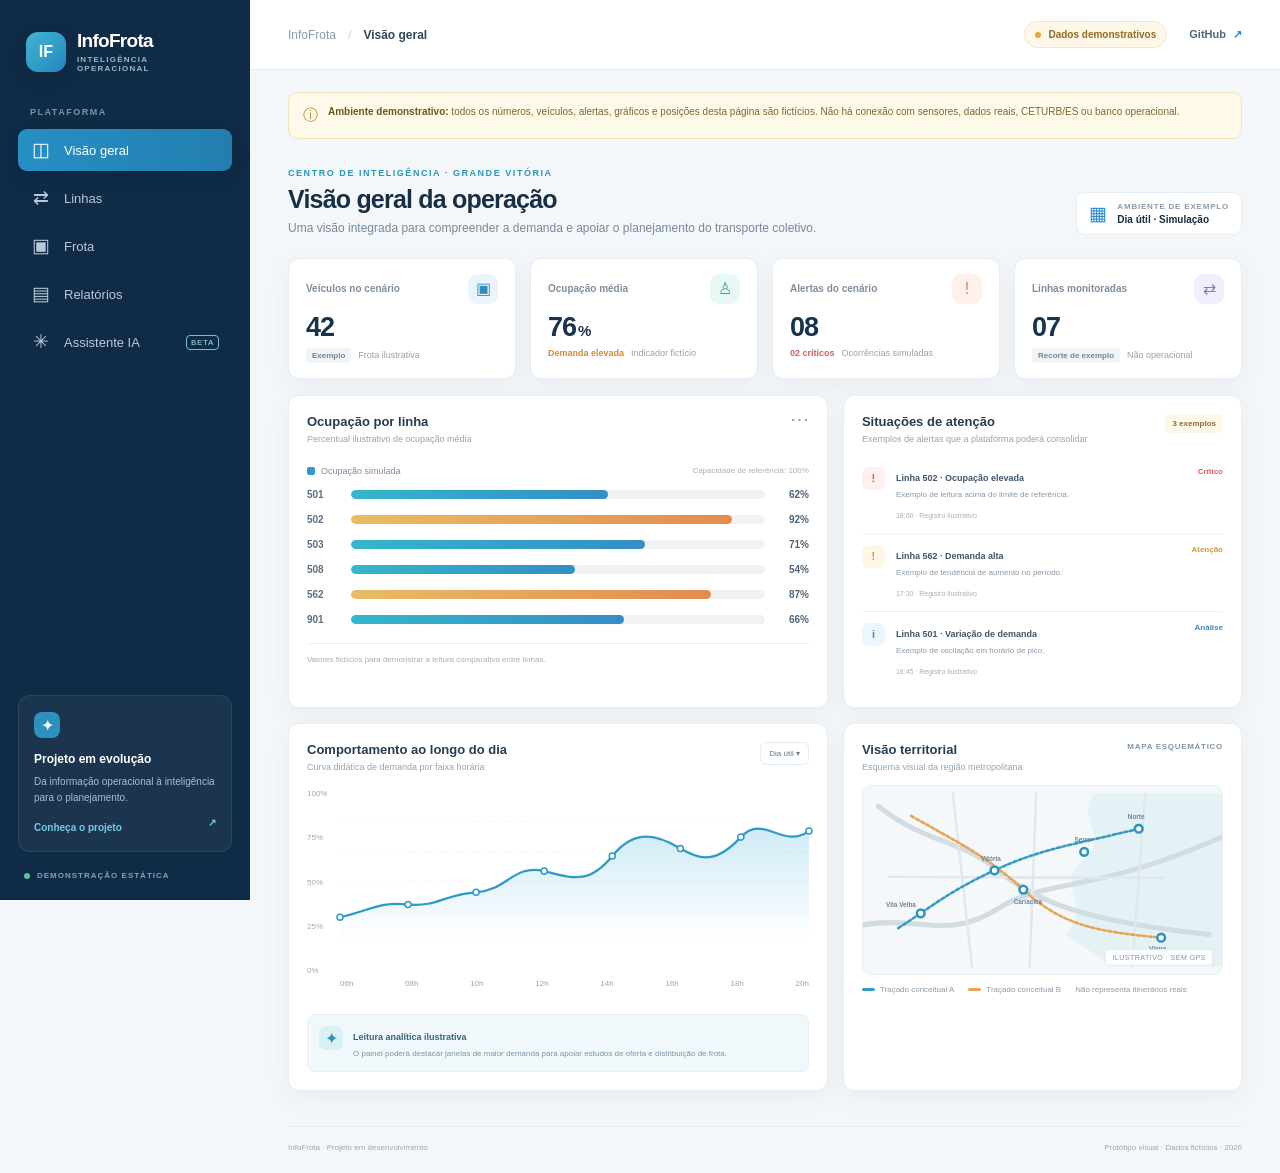
==== docs/index.html @ 05197f1f "docs: add InfoFrota overview and web dashboard" ====
<!doctype html>
<html lang="pt-BR">
<head>
  <meta charset="utf-8">
  <meta name="viewport" content="width=device-width, initial-scale=1">
  <meta name="theme-color" content="#102b46">
  <meta name="description" content="InfoFrota — protótipo visual de uma plataforma de inteligência operacional para o transporte coletivo da Grande Vitória.">
  <title>InfoFrota | Inteligência operacional</title>
  <link rel="stylesheet" href="assets/style.css">
</head>
<body>
  <div class="app-shell">
    <aside class="sidebar" id="sidebar">
      <a class="brand" href="#overview" aria-label="InfoFrota - Início">
        <span class="brand-mark">IF</span>
        <span class="brand-copy"><strong>InfoFrota</strong><small>INTELIGÊNCIA OPERACIONAL</small></span>
      </a>
      <div class="side-caption">PLATAFORMA</div>
      <nav class="navigation" aria-label="Navegação principal">
        <button class="nav-item active" data-view="overview"><span class="nav-icon">◫</span><span>Visão geral</span></button>
        <button class="nav-item" data-view="lines"><span class="nav-icon">⇄</span><span>Linhas</span></button>
        <button class="nav-item" data-view="fleet"><span class="nav-icon">▣</span><span>Frota</span></button>
        <button class="nav-item" data-view="reports"><span class="nav-icon">▤</span><span>Relatórios</span></button>
        <button class="nav-item" data-view="assistant"><span class="nav-icon">✳</span><span>Assistente IA</span><span class="nav-tag">BETA</span></button>
      </nav>
      <div class="sidebar-bottom">
        <div class="project-card">
          <span class="project-card-icon">✦</span>
          <strong>Projeto em evolução</strong>
          <p>Da informação operacional à inteligência para o planejamento.</p>
          <a href="https://github.com/David-Evora/InfoFrota#readme" target="_blank" rel="noreferrer">Conheça o projeto <span>↗</span></a>
        </div>
        <div class="sidebar-foot"><span class="foot-dot"></span> DEMONSTRAÇÃO ESTÁTICA</div>
      </div>
    </aside>

    <main class="main-area">
      <header class="topbar">
        <button class="mobile-menu" id="mobileMenu" aria-label="Abrir menu">☰</button>
        <div class="breadcrumb"><span>InfoFrota</span><b>/</b><strong id="breadcrumbCurrent">Visão geral</strong></div>
        <div class="topbar-right">
          <span class="demo-pill"><i></i> Dados demonstrativos</span>
          <a class="github-link" href="https://github.com/David-Evora/InfoFrota" target="_blank" rel="noreferrer">GitHub <span>↗</span></a>
        </div>
      </header>

      <div class="demo-notice"><span class="notice-icon">ⓘ</span><span><strong>Ambiente demonstrativo:</strong> todos os números, veículos, alertas, gráficos e posições desta página são fictícios. Não há conexão com sensores, dados reais, CETURB/ES ou banco operacional.</span></div>

      <section class="view active" id="view-overview">
        <div class="page-heading">
          <div><div class="eyebrow">CENTRO DE INTELIGÊNCIA · GRANDE VITÓRIA</div><h1>Visão geral da operação</h1><p>Uma visão integrada para compreender a demanda e apoiar o planejamento do transporte coletivo.</p></div>
          <div class="heading-date"><span class="calendar-icon">▦</span><span><small>AMBIENTE DE EXEMPLO</small><strong>Dia útil · Simulação</strong></span></div>
        </div>
        <div class="kpi-grid">
          <article class="kpi-card"><div class="kpi-top"><span class="kpi-label">Veículos no cenário</span><span class="kpi-icon blue">▣</span></div><div class="kpi-value">42</div><div class="kpi-foot"><span class="neutral-tag">Exemplo</span><span>Frota ilustrativa</span></div></article>
          <article class="kpi-card"><div class="kpi-top"><span class="kpi-label">Ocupação média</span><span class="kpi-icon aqua">♙</span></div><div class="kpi-value">76<span class="unit">%</span></div><div class="kpi-foot"><span class="orange-text">Demanda elevada</span><span>Indicador fictício</span></div></article>
          <article class="kpi-card"><div class="kpi-top"><span class="kpi-label">Alertas do cenário</span><span class="kpi-icon coral">!</span></div><div class="kpi-value">08</div><div class="kpi-foot"><span class="red-text">02 críticos</span><span>Ocorrências simuladas</span></div></article>
          <article class="kpi-card"><div class="kpi-top"><span class="kpi-label">Linhas monitoradas</span><span class="kpi-icon violet">⇄</span></div><div class="kpi-value">07</div><div class="kpi-foot"><span class="neutral-tag">Recorte de exemplo</span><span>Não operacional</span></div></article>
        </div>

        <div class="content-grid overview-grid">
          <article class="panel occupancy-panel">
            <div class="panel-head"><div><h2>Ocupação por linha</h2><p>Percentual ilustrativo de ocupação média</p></div><span class="panel-menu">⋯</span></div>
            <div class="chart-legend"><span><i class="legend-blue"></i>Ocupação simulada</span><span class="legend-note">Capacidade de referência: 100%</span></div>
            <div class="bar-chart" id="overviewBars">
              <div class="bar-row"><span class="bar-name">501</span><div class="bar-track"><i style="width:62%"></i></div><b>62%</b></div>
              <div class="bar-row"><span class="bar-name">502</span><div class="bar-track"><i class="high" style="width:92%"></i></div><b>92%</b></div>
              <div class="bar-row"><span class="bar-name">503</span><div class="bar-track"><i style="width:71%"></i></div><b>71%</b></div>
              <div class="bar-row"><span class="bar-name">508</span><div class="bar-track"><i style="width:54%"></i></div><b>54%</b></div>
              <div class="bar-row"><span class="bar-name">562</span><div class="bar-track"><i class="high" style="width:87%"></i></div><b>87%</b></div>
              <div class="bar-row"><span class="bar-name">901</span><div class="bar-track"><i style="width:66%"></i></div><b>66%</b></div>
            </div>
            <div class="panel-footnote">Valores fictícios para demonstrar a leitura comparativa entre linhas.</div>
          </article>

          <article class="panel alert-panel">
            <div class="panel-head"><div><h2>Situações de atenção</h2><p>Exemplos de alertas que a plataforma poderá consolidar</p></div><span class="count-pill">3 exemplos</span></div>
            <div class="alert-list">
              <div class="alert-item"><span class="alert-symbol critical">!</span><div><strong>Linha 502 · Ocupação elevada</strong><p>Exemplo de leitura acima do limite de referência.</p><small>18:00 · Registro ilustrativo</small></div><span class="severity critical-text">Crítico</span></div>
              <div class="alert-item"><span class="alert-symbol warning">!</span><div><strong>Linha 562 · Demanda alta</strong><p>Exemplo de tendência de aumento no período.</p><small>17:30 · Registro ilustrativo</small></div><span class="severity warning-text">Atenção</span></div>
              <div class="alert-item"><span class="alert-symbol info">i</span><div><strong>Linha 501 · Variação de demanda</strong><p>Exemplo de oscilação em horário de pico.</p><small>16:45 · Registro ilustrativo</small></div><span class="severity info-text">Análise</span></div>
            </div>
          </article>

          <article class="panel trend-panel">
            <div class="panel-head"><div><h2>Comportamento ao longo do dia</h2><p>Curva didática de demanda por faixa horária</p></div><span class="select-static">Dia útil ▾</span></div>
            <div class="trend-chart">
              <div class="y-labels"><span>100%</span><span>75%</span><span>50%</span><span>25%</span><span>0%</span></div>
              <svg viewBox="0 0 620 190" role="img" aria-label="Gráfico ilustrativo de demanda por horário">
                <defs><linearGradient id="areaFill" x1="0" x2="0" y1="0" y2="1"><stop offset="0" stop-color="#32a8dc" stop-opacity=".23"/><stop offset="1" stop-color="#32a8dc" stop-opacity="0"/></linearGradient></defs>
                <g class="grid-lines"><path d="M0 12H620M0 52H620M0 92H620M0 132H620M0 172H620"/></g>
                <path class="area-path" d="M0 139 C40 130 52 118 90 122 S140 108 180 106 S230 68 270 78 S330 95 360 58 S420 30 450 48 S500 65 530 33 S585 50 620 25 V172 H0Z"/>
                <path class="line-path" d="M0 139 C40 130 52 118 90 122 S140 108 180 106 S230 68 270 78 S330 95 360 58 S420 30 450 48 S500 65 530 33 S585 50 620 25"/>
                <g class="chart-points"><circle cx="0" cy="139" r="4"/><circle cx="90" cy="122" r="4"/><circle cx="180" cy="106" r="4"/><circle cx="270" cy="78" r="4"/><circle cx="360" cy="58" r="4"/><circle cx="450" cy="48" r="4"/><circle cx="530" cy="33" r="4"/><circle cx="620" cy="25" r="4"/></g>
              </svg>
              <div class="x-labels"><span>06h</span><span>08h</span><span>10h</span><span>12h</span><span>14h</span><span>16h</span><span>18h</span><span>20h</span></div>
            </div>
            <div class="insight-strip"><span class="insight-icon">✦</span><div><strong>Leitura analítica ilustrativa</strong><p>O painel poderá destacar janelas de maior demanda para apoiar estudos de oferta e distribuição de frota.</p></div></div>
          </article>

          <article class="panel map-panel">
            <div class="panel-head"><div><h2>Visão territorial</h2><p>Esquema visual da região metropolitana</p></div><span class="map-tag">MAPA ESQUEMÁTICO</span></div>
            <div class="schematic-map">
              <svg viewBox="0 0 560 270" role="img" aria-label="Mapa esquemático fictício da Grande Vitória">
                <path class="water-shape" d="M360 0 C330 46 390 65 340 108 C300 142 360 175 316 220 L390 270 H560 V0Z"/>
                <path class="road" d="M0 205 C90 190 130 230 210 180 S350 160 560 68"/><path class="road" d="M24 20 C100 80 150 70 210 120 S350 200 540 220"/><path class="road minor" d="M40 130 L470 132 M140 0 L170 270 M270 0 L260 270 M440 0 L420 270"/>
                <path class="route route-a" d="M55 210 C110 175 130 155 205 120 S330 80 430 55"/><path class="route route-b" d="M75 35 C145 75 190 95 250 150 S360 215 465 225"/>
                <g class="map-pins"><circle cx="90" cy="187" r="6"/><circle cx="205" cy="120" r="6"/><circle cx="345" cy="91" r="6"/><circle cx="430" cy="55" r="6"/><circle cx="250" cy="150" r="6"/><circle cx="465" cy="225" r="6"/></g>
                <g class="map-labels"><text x="36" y="177">Vila Velha</text><text x="184" y="105">Vitória</text><text x="330" y="76">Serra</text><text x="413" y="40">Norte</text><text x="235" y="172">Cariacica</text><text x="446" y="245">Viana</text></g>
              </svg>
              <div class="map-stamp">ILUSTRATIVO · SEM GPS</div>
            </div>
            <div class="map-legend"><span><i class="route-key one"></i>Traçado conceitual A</span><span><i class="route-key two"></i>Traçado conceitual B</span><span>Não representa itinerários reais</span></div>
          </article>
        </div>
      </section>

      <section class="view" id="view-lines">
        <div class="page-heading"><div><div class="eyebrow">ANÁLISE OPERACIONAL</div><h1>Linhas de transporte</h1><p>Comparação ilustrativa de demanda, ocupação e horários de pico por linha.</p></div><span class="demo-chip">Base fictícia</span></div>
        <div class="panel table-panel"><div class="panel-head"><div><h2>Linhas do cenário demonstrativo</h2><p>Os valores abaixo não são dados oficiais nem leituras reais.</p></div><input class="search-input" id="lineSearch" type="search" placeholder="Buscar linha..." aria-label="Buscar linha"></div>
          <div class="table-wrap"><table><thead><tr><th>Linha</th><th>Perfil de exemplo</th><th>Ocupação média</th><th>Pico ilustrativo</th><th>Situação do cenário</th></tr></thead><tbody id="linesTable">
          <tr><td><strong>501</strong></td><td>Convencional</td><td><span class="percent-bar"><i style="width:62%"></i></span>62%</td><td>07:30</td><td><span class="status normal">Moderada</span></td></tr>
          <tr><td><strong>502</strong></td><td>Convencional</td><td><span class="percent-bar"><i class="hot" style="width:92%"></i></span>92%</td><td>18:00</td><td><span class="status critical">Crítica</span></td></tr>
          <tr><td><strong>503</strong></td><td>Alimentadora</td><td><span class="percent-bar"><i style="width:71%"></i></span>71%</td><td>17:30</td><td><span class="status normal">Moderada</span></td></tr>
          <tr><td><strong>508</strong></td><td>Convencional</td><td><span class="percent-bar"><i style="width:54%"></i></span>54%</td><td>08:00</td><td><span class="status normal">Estável</span></td></tr>
          <tr><td><strong>562</strong></td><td>Expresso</td><td><span class="percent-bar"><i class="hot" style="width:87%"></i></span>87%</td><td>17:30</td><td><span class="status attention">Atenção</span></td></tr>
          <tr><td><strong>901</strong></td><td>Noturna</td><td><span class="percent-bar"><i style="width:66%"></i></span>66%</td><td>19:00</td><td><span class="status normal">Moderada</span></td></tr>
          </tbody></table></div>
        </div>
        <div class="two-cards"><article class="panel"><h2>Leituras que a plataforma poderá oferecer</h2><ul class="feature-list"><li>Comparação de ocupação por linha e faixa horária.</li><li>Identificação de picos e variações entre dias.</li><li>Histórico de alertas e ocorrências por trecho.</li><li>Correlação exploratória com calendário e clima.</li></ul></article><article class="panel"><h2>Limite desta demonstração</h2><p class="body-copy">Os dados desta tela foram escritos apenas para demonstrar como uma consulta poderia ser apresentada. A página não importa a base operacional nem calcula indicadores a partir de sensores.</p></article></div>
      </section>

      <section class="view" id="view-fleet">
        <div class="page-heading"><div><div class="eyebrow">ACOMPANHAMENTO DA FROTA</div><h1>Frota e veículos</h1><p>Representação demonstrativa de cartões de veículos e estados operacionais.</p></div><span class="demo-chip">Sem rastreamento real</span></div>
        <div class="kpi-grid compact-kpis"><article class="kpi-card"><div class="kpi-label">Veículos no cenário</div><div class="kpi-value">42</div><div class="kpi-foot">Quantidade ilustrativa</div></article><article class="kpi-card"><div class="kpi-label">Em circulação</div><div class="kpi-value">36</div><div class="kpi-foot">Estado fictício</div></article><article class="kpi-card"><div class="kpi-label">Em atenção</div><div class="kpi-value">04</div><div class="kpi-foot">Estado fictício</div></article><article class="kpi-card"><div class="kpi-label">Indisponíveis</div><div class="kpi-value">02</div><div class="kpi-foot">Estado fictício</div></article></div>
        <div class="vehicle-grid">
          <article class="vehicle-card"><div class="vehicle-top"><span class="bus-icon">▰</span><span class="status normal">Em circulação</span></div><strong>Veículo demonstrativo 01</strong><small>Linha 502 · Identificador fictício</small><div class="vehicle-occupancy"><div><span>Ocupação ilustrativa</span><b>92%</b></div><div class="progress"><i class="hot" style="width:92%"></i></div></div></article>
          <article class="vehicle-card"><div class="vehicle-top"><span class="bus-icon">▰</span><span class="status attention">Atenção</span></div><strong>Veículo demonstrativo 02</strong><small>Linha 562 · Identificador fictício</small><div class="vehicle-occupancy"><div><span>Ocupação ilustrativa</span><b>87%</b></div><div class="progress"><i class="hot" style="width:87%"></i></div></div></article>
          <article class="vehicle-card"><div class="vehicle-top"><span class="bus-icon">▰</span><span class="status normal">Em circulação</span></div><strong>Veículo demonstrativo 03</strong><small>Linha 501 · Identificador fictício</small><div class="vehicle-occupancy"><div><span>Ocupação ilustrativa</span><b>62%</b></div><div class="progress"><i style="width:62%"></i></div></div></article>
          <article class="vehicle-card"><div class="vehicle-top"><span class="bus-icon">▰</span><span class="status normal">Em circulação</span></div><strong>Veículo demonstrativo 04</strong><small>Linha 508 · Identificador fictício</small><div class="vehicle-occupancy"><div><span>Ocupação ilustrativa</span><b>54%</b></div><div class="progress"><i style="width:54%"></i></div></div></article>
        </div>
        <div class="inline-disclaimer">Os cartões representam um possível formato de visualização. Nenhuma placa, localização ou identificação real é exibida.</div>
      </section>

      <section class="view" id="view-reports">
        <div class="page-heading"><div><div class="eyebrow">INTELIGÊNCIA DE DEMANDA</div><h1>Relatórios e análises</h1><p>Estrutura de relatórios que poderão apoiar o planejamento de oferta e frota.</p></div><span class="demo-chip">Exemplo conceitual</span></div>
        <div class="report-grid"><article class="report-card"><span class="report-icon blue">◷</span><h3>Faixas horárias</h3><p>Comparação de demanda por hora, dia da semana e período.</p><span class="report-link">Relatório planejado <b>→</b></span></article><article class="report-card"><span class="report-icon aqua">⇄</span><h3>Desempenho por linha</h3><p>Ocupação média, máximas, alertas e variações por linha.</p><span class="report-link">Relatório planejado <b>→</b></span></article><article class="report-card"><span class="report-icon violet">☁</span><h3>Demanda e clima</h3><p>Exploração de possíveis relações entre chuva, temperatura e demanda.</p><span class="report-link">Relatório planejado <b>→</b></span></article><article class="report-card"><span class="report-icon coral">▣</span><h3>Alocação de frota</h3><p>Subsídios para comparar oferta planejada e padrões estimados de demanda.</p><span class="report-link">Relatório planejado <b>→</b></span></article></div>
        <article class="panel report-note"><div class="insight-icon">✦</div><div><h2>Da análise ao planejamento</h2><p>O objetivo é consolidar informação para que equipes responsáveis possam avaliar ajustes de oferta, reforço de viagens e distribuição de frota. As decisões continuariam dependendo de validação operacional e critérios do gestor.</p></div></article>
      </section>

      <section class="view" id="view-assistant">
        <div class="page-heading"><div><div class="eyebrow">INFOFROTA AI</div><h1>Assistente de dados</h1><p>Consulte informações operacionais em linguagem natural — experiência de interface em demonstração.</p></div><span class="demo-chip">Integração futura</span></div>
        <div class="assistant-layout"><article class="panel assistant-main"><div class="assistant-title"><div class="ai-orb">✳</div><div><h2>Converse com os dados</h2><p>Faça uma pergunta em português para explorar como o assistente poderá funcionar.</p></div></div><div class="assistant-message"><span class="message-avatar">IF</span><div><strong>InfoFrota AI</strong><p>Olá! Sou a camada experimental de consulta do InfoFrota. Nesta demonstração, vou mostrar um exemplo de resposta, sem executar consultas no banco.</p></div></div><form id="assistantForm"><label for="assistantQuestion">Sua pergunta</label><textarea id="assistantQuestion" rows="3" placeholder="Ex.: Quais linhas apresentam maior ocupação no horário de pico?"></textarea><div class="prompt-suggestions"><button type="button" class="suggestion">Quais linhas têm maior ocupação?</button><button type="button" class="suggestion">Como a demanda varia ao longo do dia?</button></div><div class="assistant-actions"><small>Resposta demonstrativa · sem execução SQL</small><button class="primary-button" type="submit">Gerar exemplo <span>↗</span></button></div></form><div class="assistant-result hidden" id="assistantResult"><div class="result-head"><span>EXEMPLO DE RESPOSTA</span><span class="demo-chip">Fictício</span></div><p id="answerText"></p><div class="sql-label">SQL ilustrativo · não executado</div><pre id="sqlText"></pre><p class="result-foot">O módulo Text-to-SQL atual funciona experimentalmente via CLI em Python. Esta tela ainda não está conectada a ele.</p></div></article>
          <aside class="panel assistant-side"><h2>O que existe hoje</h2><div class="side-feature"><span>01</span><div><strong>Text-to-SQL</strong><p>Assistente experimental em Python.</p></div></div><div class="side-feature"><span>02</span><div><strong>Fine-tuning LoRA</strong><p>Resultado de 64,3% em benchmark controlado de 56 perguntas.</p></div></div><div class="side-feature"><span>03</span><div><strong>Próxima evolução</strong><p>RAG, API e integração com a interface.</p></div></div><a class="outline-link" href="https://github.com/David-Evora/InfoFrota/blob/main/docs/INFOFROTA_AI.md" target="_blank" rel="noreferrer">Ver documentação técnica <b>↗</b></a></aside></div>
      </section>
      <footer class="page-footer"><span>InfoFrota · Projeto em desenvolvimento</span><span>Protótipo visual · Dados fictícios · 2026</span></footer>
    </main>
  </div>
  <script src="assets/app.js"></script>
</body>
</html>
---- docs/assets/style.css ----
:root{--navy:#102b46;--navy-2:#173e60;--blue:#2489c7;--cyan:#34b5c5;--ink:#182b3e;--muted:#718196;--line:#e6edf3;--bg:#f4f7fa;--white:#fff;--green:#239b77;--orange:#e69a37;--red:#d95f62;--purple:#8174ce;--shadow:0 7px 25px rgba(20,47,74,.055)}
*{box-sizing:border-box}html,body{margin:0;min-height:100%;font-family:Inter,'Segoe UI',Arial,sans-serif;color:var(--ink);background:var(--bg)}button,input,textarea{font:inherit}button{cursor:pointer}.app-shell{min-height:100vh}.sidebar{position:fixed;inset:0 auto 0 0;width:250px;background:var(--navy);color:#d9e7f2;padding:28px 18px 20px;display:flex;flex-direction:column;z-index:20}.brand{display:flex;align-items:center;gap:11px;padding:2px 8px 34px;text-decoration:none;color:white}.brand-mark{width:40px;height:40px;display:grid;place-items:center;border-radius:12px;background:linear-gradient(135deg,#40b6d0,#2386c1);font-family:Manrope,sans-serif;font-weight:800;font-size:16px;color:#fff;box-shadow:0 6px 18px #0c203544}.brand-copy{display:flex;flex-direction:column;gap:3px}.brand-copy strong{font:800 19px Inter,'Segoe UI',Arial,sans-serif;letter-spacing:-.7px}.brand-copy small{font-size:8px;letter-spacing:1.25px;color:#9bb6ca;font-weight:700}.side-caption{font-size:9px;letter-spacing:1.5px;font-weight:700;color:#7994a9;padding:0 12px 12px}.navigation{display:grid;gap:6px}.nav-item{width:100%;display:flex;align-items:center;gap:13px;padding:12px 13px;background:transparent;border:0;border-radius:9px;color:#b8cad8;text-align:left;font-size:13px;font-weight:500;transition:.18s}.nav-item:hover{background:#ffffff10;color:white}.nav-item.active{background:linear-gradient(90deg,#268fc5,#237eaf);color:#fff;box-shadow:0 7px 17px #061d302b}.nav-icon{font-size:19px;line-height:18px;width:20px;text-align:center;color:inherit}.nav-tag{margin-left:auto;font-size:8px;letter-spacing:.7px;border:1px solid #72bed3;border-radius:4px;padding:2px 4px;color:#a9e3ee}.sidebar-bottom{margin-top:auto}.project-card{padding:16px 15px;background:#ffffff0d;border:1px solid #ffffff15;border-radius:12px}.project-card-icon{width:26px;height:26px;display:grid;place-items:center;border-radius:8px;background:#2d91bd;color:white;margin-bottom:11px}.project-card strong{font-size:12px;color:#fff}.project-card p{font-size:10px;line-height:1.55;color:#a8bdcc;margin:7px 0 12px}.project-card a{font-size:10px;color:#75cbe0;text-decoration:none;font-weight:700}.project-card a span{float:right}.sidebar-foot{padding:19px 6px 0;font-size:8px;letter-spacing:1px;color:#85a0b3;font-weight:700;display:flex;align-items:center;gap:7px}.foot-dot{width:6px;height:6px;border-radius:50%;background:#55c4a0}.main-area{margin-left:250px;min-height:100vh}.topbar{height:70px;background:#fff;border-bottom:1px solid var(--line);display:flex;align-items:center;justify-content:space-between;padding:0 38px;position:sticky;top:0;z-index:10}.breadcrumb{display:flex;align-items:center;gap:12px;color:#8a9aad;font-size:12px}.breadcrumb b{font-weight:400;color:#c5d0da}.breadcrumb strong{color:#30465a;font-weight:700}.topbar-right{display:flex;align-items:center;gap:22px}.demo-pill{display:flex;align-items:center;gap:7px;font-size:10px;font-weight:700;color:#916c25;background:#fff8e8;border:1px solid #f4e5c3;padding:7px 10px;border-radius:20px}.demo-pill i{width:6px;height:6px;border-radius:50%;background:#e6a53d}.github-link{font-size:11px;font-weight:700;color:#50677b;text-decoration:none}.github-link span{color:var(--blue);margin-left:4px}.mobile-menu{display:none;border:0;background:none;color:var(--navy);font-size:19px}.demo-notice{margin:22px 38px 0;display:flex;gap:10px;align-items:flex-start;background:#fff9e9;border:1px solid #f2e3bd;border-radius:9px;padding:11px 14px;color:#80672f;font-size:10px;line-height:1.5}.notice-icon{font-size:15px;color:#b88b34}.demo-notice strong{color:#70571e}.view{display:none;padding:29px 38px 20px;max-width:1600px;margin:0 auto}.view.active{display:block}.page-heading{display:flex;align-items:flex-end;justify-content:space-between;gap:18px;margin:0 0 23px}.eyebrow{font-size:9px;font-weight:700;letter-spacing:1.55px;color:#2996ba;margin-bottom:7px}.page-heading h1{font:800 25px Inter,'Segoe UI',Arial,sans-serif;letter-spacing:-.8px;margin:0;color:#172f45}.page-heading p{font-size:12px;color:#77899a;margin:7px 0 0}.heading-date{background:white;border:1px solid var(--line);border-radius:9px;padding:9px 12px;display:flex;align-items:center;gap:10px}.calendar-icon{font-size:19px;color:var(--blue)}.heading-date small,.heading-date strong{display:block}.heading-date small{font-size:8px;letter-spacing:.8px;color:#8b9aaa;font-weight:700}.heading-date strong{font-size:10px;margin-top:3px}.demo-chip{display:inline-flex;align-items:center;padding:7px 10px;border-radius:7px;background:#edf6fa;color:#347b9e;border:1px solid #d9eaf1;font-size:9px;font-weight:700;white-space:nowrap}.kpi-grid{display:grid;grid-template-columns:repeat(4,minmax(0,1fr));gap:14px;margin-bottom:16px}.kpi-card{background:#fff;border:1px solid var(--line);border-radius:11px;padding:15px 17px;box-shadow:var(--shadow)}.kpi-top{display:flex;align-items:center;justify-content:space-between}.kpi-label{font-size:10px;color:#7e8d9e;font-weight:600}.kpi-icon{width:30px;height:30px;border-radius:9px;display:grid;place-items:center;font-size:16px}.kpi-icon.blue{background:#eaf4fb;color:#348cc3}.kpi-icon.aqua{background:#e8f8f7;color:#36a7a4}.kpi-icon.coral{background:#fff0ec;color:#d98268}.kpi-icon.violet{background:#f0effc;color:#8379ca}.kpi-value{font:800 27px Inter,'Segoe UI',Arial,sans-serif;letter-spacing:-1px;margin:8px 0 5px;color:#18334c}.unit{font-size:15px;margin-left:2px}.kpi-foot{display:flex;align-items:center;gap:7px;font-size:9px;color:#94a1ae}.neutral-tag{padding:3px 6px;border-radius:4px;background:#f0f4f7;color:#738496;font-size:8px;font-weight:700}.orange-text{color:#d28b35;font-weight:700}.red-text{color:#cf6262;font-weight:700}.content-grid{display:grid;grid-template-columns:1.15fr .85fr;gap:15px}.panel{background:#fff;border:1px solid var(--line);border-radius:11px;padding:18px;box-shadow:var(--shadow);min-width:0}.panel-head{display:flex;align-items:flex-start;justify-content:space-between;gap:12px}.panel h2,.panel-head h2{font:700 13px Inter,'Segoe UI',Arial,sans-serif;color:#253d52;margin:0}.panel-head p{font-size:9px;color:#96a3af;margin:5px 0 0}.panel-menu{color:#8c9aa8;font-size:19px;line-height:12px}.chart-legend{display:flex;align-items:center;justify-content:space-between;margin:22px 0 13px;font-size:9px;color:#7c8b9b}.chart-legend span:first-child{display:flex;align-items:center;gap:6px}.legend-blue{width:8px;height:8px;border-radius:2px;background:#3399c8}.legend-note{font-size:8px;color:#a3afba}.bar-chart{display:grid;gap:14px}.bar-row{display:grid;grid-template-columns:35px 1fr 35px;align-items:center;gap:9px}.bar-name{font-size:10px;font-weight:700;color:#5c7083}.bar-track{height:9px;background:#eff3f6;border-radius:20px;overflow:hidden}.bar-track i{display:block;height:100%;border-radius:20px;background:linear-gradient(90deg,#35b6ca,#348ec5)}.bar-track i.high{background:linear-gradient(90deg,#e8bc65,#e48c4e)}.bar-row b{text-align:right;font-size:10px;color:#4e6377}.panel-footnote{font-size:8px;color:#a2adb8;border-top:1px solid #f0f3f6;margin-top:18px;padding-top:11px}.count-pill{font-size:8px;color:#8a6c2e;background:#fff7e8;border-radius:5px;padding:5px 7px;font-weight:700}.alert-list{margin-top:12px}.alert-item{display:grid;grid-template-columns:25px 1fr auto;gap:9px;padding:11px 0;border-bottom:1px solid #f0f3f6;align-items:start}.alert-item:last-child{border:0}.alert-symbol{width:23px;height:23px;border-radius:7px;display:grid;place-items:center;font-weight:700;font-size:11px}.alert-symbol.critical{background:#fff0ef;color:#d65e5e}.alert-symbol.warning{background:#fff6e8;color:#ce943e}.alert-symbol.info{background:#edf6fb;color:#468db5}.alert-item strong{font-size:9px;color:#40566a}.alert-item p{font-size:8px;line-height:1.4;color:#8998a7;margin:4px 0}.alert-item small{font-size:7px;color:#a4b0ba}.severity{font-size:8px;font-weight:700}.critical-text{color:#d45d5d}.warning-text{color:#d29742}.info-text{color:#4289b4}.trend-panel{grid-column:1 / 2}.map-panel{grid-column:2 / 3}.select-static{border:1px solid var(--line);border-radius:6px;padding:6px 8px;font-size:8px;color:#667b8e}.trend-chart{display:grid;grid-template-columns:33px 1fr;grid-template-rows:190px 18px;margin-top:17px}.y-labels{display:flex;flex-direction:column;justify-content:space-between;padding:0 0 4px;color:#9aa8b5;font-size:8px}.trend-chart svg{width:100%;height:190px;overflow:visible}.grid-lines path{stroke:#edf1f4;stroke-width:1;stroke-dasharray:3 4;fill:none}.area-path{fill:url(#areaFill)}.line-path{fill:none;stroke:#2c9bc5;stroke-width:3;stroke-linecap:round}.chart-points circle{fill:#fff;stroke:#2c9bc5;stroke-width:2}.x-labels{grid-column:2;display:flex;justify-content:space-between;color:#96a3af;font-size:8px}.insight-strip{display:flex;gap:10px;background:#f0f8fb;border:1px solid #e3f0f5;border-radius:8px;padding:11px;margin-top:17px}.insight-icon{width:24px;height:24px;flex:0 0 auto;border-radius:7px;background:#d9f0f5;color:#318fae;display:grid;place-items:center}.insight-strip strong{font-size:9px;color:#38647b}.insight-strip p{font-size:8px;line-height:1.45;color:#7d95a4;margin:4px 0 0}.map-tag{font-size:8px;color:#7e96a7;letter-spacing:.7px;font-weight:700}.schematic-map{height:190px;margin-top:13px;background:#f4f8fa;border:1px solid #eaf0f3;border-radius:9px;position:relative;overflow:hidden}.schematic-map svg{width:100%;height:100%}.water-shape{fill:#e4f2f5}.road{fill:none;stroke:#d1dce3;stroke-width:8;stroke-linecap:round}.road.minor{stroke-width:4;stroke:#e1e8ed}.route{fill:none;stroke-width:4;stroke-linecap:round;stroke-dasharray:5 4}.route-a{stroke:#319bc2}.route-b{stroke:#e7a34f}.map-pins circle{fill:#fff;stroke:#3195bb;stroke-width:4}.map-labels{font:10px 'DM Sans',sans-serif;fill:#6d8496;font-weight:700}.map-stamp{position:absolute;right:9px;bottom:8px;padding:4px 6px;background:#fffD;border:1px solid #e2eaf0;border-radius:4px;font-size:7px;letter-spacing:.5px;color:#8496a4}.map-legend{display:flex;gap:14px;flex-wrap:wrap;margin-top:10px;font-size:8px;color:#8b9aa8}.route-key{display:inline-block;width:13px;height:3px;border-radius:2px;margin-right:5px;vertical-align:middle}.route-key.one{background:#319bc2}.route-key.two{background:#e7a34f}.page-footer{margin:0 38px;border-top:1px solid #e6edf2;padding:16px 0 21px;display:flex;justify-content:space-between;color:#9aa7b2;font-size:8px}.table-panel{padding:20px}.search-input{border:1px solid var(--line);border-radius:7px;padding:8px 10px;font-size:10px;outline:0;width:170px}.search-input:focus,textarea:focus{border-color:#7dbbd4;box-shadow:0 0 0 3px #319bc218}.table-wrap{overflow-x:auto;margin-top:17px}table{border-collapse:collapse;width:100%;min-width:620px;text-align:left}th{font-size:8px;text-transform:uppercase;letter-spacing:.7px;color:#9aa7b3;font-weight:700;background:#f8fafb;padding:12px 10px}td{padding:13px 10px;border-bottom:1px solid #f0f3f6;font-size:10px;color:#697d8e}td strong{color:#28445c}.percent-bar{display:inline-block;width:75px;height:6px;border-radius:8px;background:#edf1f4;overflow:hidden;vertical-align:middle;margin-right:7px}.percent-bar i{display:block;height:100%;background:#38a6be}.percent-bar i.hot{background:#e6a04b}.status{font-size:8px;font-weight:700;border-radius:5px;padding:5px 7px;white-space:nowrap}.status.normal{background:#eaf7f1;color:#329472}.status.attention{background:#fff7e9;color:#bf8835}.status.critical{background:#fff0ee;color:#cf6262}.two-cards{display:grid;grid-template-columns:1fr 1fr;gap:15px;margin-top:15px}.two-cards .panel h2{margin-bottom:10px}.feature-list{font-size:10px;color:#7b8d9e;line-height:2;padding-left:17px;margin:0}.body-copy{font-size:10px;color:#7c8d9c;line-height:1.7;margin:0}.compact-kpis{margin-bottom:16px}.compact-kpis .kpi-value{margin:11px 0 4px}.compact-kpis .kpi-foot{display:block}.vehicle-grid{display:grid;grid-template-columns:repeat(2,minmax(0,1fr));gap:14px}.vehicle-card{background:#fff;border:1px solid var(--line);border-radius:11px;padding:17px;box-shadow:var(--shadow)}.vehicle-top{display:flex;align-items:center;justify-content:space-between;margin-bottom:15px}.bus-icon{width:34px;height:34px;border-radius:10px;background:#edf6fb;color:#348fba;display:grid;place-items:center;font-size:20px}.vehicle-card>strong{font:700 12px Inter,'Segoe UI',Arial,sans-serif;color:#29435a}.vehicle-card>small{display:block;color:#9aa6b1;font-size:9px;margin-top:5px}.vehicle-occupancy{margin-top:21px}.vehicle-occupancy>div:first-child{display:flex;justify-content:space-between;color:#8998a5;font-size:9px;margin-bottom:7px}.vehicle-occupancy b{color:#51697c}.progress{height:7px;border-radius:10px;background:#eff3f6;overflow:hidden}.progress i{display:block;height:100%;background:#35a7bf;border-radius:10px}.progress i.hot{background:#e6a04b}.inline-disclaimer{margin-top:14px;color:#97a6b1;font-size:9px}.report-grid{display:grid;grid-template-columns:repeat(2,1fr);gap:14px}.report-card{background:white;border:1px solid var(--line);border-radius:11px;padding:19px;box-shadow:var(--shadow)}.report-icon{width:36px;height:36px;display:grid;place-items:center;border-radius:10px;font-size:18px;margin-bottom:15px}.report-icon.blue{background:#edf5fb;color:#398dbb}.report-icon.aqua{background:#e9f8f6;color:#39a39d}.report-icon.violet{background:#f0effb;color:#8178c7}.report-icon.coral{background:#fff1ee;color:#d57f69}.report-card h3{font:700 12px Inter,'Segoe UI',Arial,sans-serif;margin:0 0 7px;color:#2c465c}.report-card p{font-size:10px;line-height:1.6;color:#8695a2;min-height:33px;margin:0 0 15px}.report-link{font-size:9px;color:#388eb6;font-weight:700}.report-link b{float:right;font-size:13px}.report-note{margin-top:15px;display:flex;gap:13px;align-items:flex-start}.report-note h2{margin:2px 0 6px}.report-note p{font-size:10px;line-height:1.6;color:#8494a2;margin:0}.assistant-layout{display:grid;grid-template-columns:1.5fr .7fr;gap:15px;align-items:start}.assistant-main{padding:23px}.assistant-title{display:flex;align-items:center;gap:12px;padding-bottom:19px;border-bottom:1px solid #edf1f4}.ai-orb{width:42px;height:42px;border-radius:13px;background:linear-gradient(135deg,#e0f4f8,#e9edfc);display:grid;place-items:center;font-size:22px;color:#378eae}.assistant-title h2{font-size:14px}.assistant-title p{margin:5px 0 0;font-size:9px;color:#8c9aa7}.assistant-message{display:flex;gap:10px;margin:20px 0;padding:14px;background:#f7fafc;border:1px solid #edf2f5;border-radius:9px}.message-avatar{width:27px;height:27px;display:grid;place-items:center;flex:0 0 auto;border-radius:8px;background:#2c97b9;color:white;font-size:8px;font-weight:800}.assistant-message strong{font-size:9px;color:#40586e}.assistant-message p{font-size:9px;line-height:1.5;color:#7d8e9d;margin:5px 0 0}.assistant-main form label{display:block;font-size:9px;color:#526b7e;font-weight:700;margin:18px 0 7px}.assistant-main textarea{width:100%;resize:vertical;border:1px solid #dfe8ee;border-radius:8px;padding:12px;font-size:10px;color:#334c61;outline:0}.prompt-suggestions{display:flex;flex-wrap:wrap;gap:7px;margin-top:9px}.suggestion{border:1px solid #dfebf0;background:#f8fbfc;border-radius:20px;padding:6px 9px;color:#658094;font-size:8px}.suggestion:hover{background:#edf7fa}.assistant-actions{display:flex;justify-content:space-between;align-items:center;margin-top:15px}.assistant-actions small{font-size:8px;color:#98a6b1}.primary-button{background:#248bb6;color:white;border:0;border-radius:7px;padding:9px 13px;font-size:9px;font-weight:700}.primary-button:hover{background:#176e97}.primary-button span{margin-left:8px}.assistant-result{border-top:1px solid var(--line);margin-top:20px;padding-top:17px}.assistant-result.hidden{display:none}.result-head{display:flex;align-items:center;justify-content:space-between;font-size:8px;letter-spacing:.8px;font-weight:700;color:#71879a}.assistant-result>p{font-size:10px;line-height:1.5;color:#526b7e}.sql-label{font-size:8px;color:#8294a2;font-weight:700;margin:14px 0 6px}.assistant-result pre{white-space:pre-wrap;word-break:break-word;background:#142c42;color:#c3e5ee;border-radius:8px;padding:13px;font-size:9px;line-height:1.6}.assistant-result .result-foot{font-size:8px;color:#a1adb7}.assistant-side h2{margin-bottom:17px}.side-feature{display:flex;gap:11px;padding:12px 0;border-bottom:1px solid #eef2f5}.side-feature>span{font:800 11px Inter,'Segoe UI',Arial,sans-serif;color:#52a5bd}.side-feature strong{font-size:9px;color:#435a6e}.side-feature p{font-size:8px;color:#8c9ba8;line-height:1.45;margin:4px 0 0}.outline-link{display:block;margin-top:17px;border:1px solid #dceaf0;border-radius:7px;padding:9px 11px;text-decoration:none;color:#4387a7;font-size:9px;font-weight:700}.outline-link b{float:right}.page-footer{margin-top:15px}
@media(max-width:1150px){.sidebar{width:220px}.main-area{margin-left:220px}.view{padding-left:25px;padding-right:25px}.demo-notice{margin-left:25px;margin-right:25px}.topbar{padding:0 25px}.page-footer{margin-left:25px;margin-right:25px}.content-grid{grid-template-columns:1fr 1fr}.trend-panel,.map-panel{grid-column:auto}.kpi-grid{gap:10px}}
@media(max-width:850px){.sidebar{transform:translateX(-100%);transition:transform .22s ease;width:250px;box-shadow:10px 0 25px #102b4625}.sidebar.open{transform:translateX(0)}.main-area{margin-left:0}.mobile-menu{display:block}.topbar{height:62px;padding:0 18px;gap:15px;justify-content:flex-start}.breadcrumb{flex:1}.topbar-right{gap:12px}.github-link{display:none}.view{padding:24px 18px 15px}.demo-notice{margin:14px 18px 0}.page-footer{margin:0 18px}.kpi-grid{grid-template-columns:repeat(2,1fr)}.content-grid{grid-template-columns:1fr}.trend-panel,.map-panel{grid-column:auto}.assistant-layout{grid-template-columns:1fr}}
@media(max-width:560px){.topbar-right .demo-pill{font-size:8px;padding:6px 7px}.page-heading{align-items:flex-start;flex-direction:column}.page-heading h1{font-size:22px}.heading-date{align-self:stretch}.kpi-card{padding:13px}.kpi-value{font-size:24px}.panel{padding:14px}.two-cards,.vehicle-grid,.report-grid{grid-template-columns:1fr}.table-panel{padding:13px}.search-input{width:130px}.panel-head{gap:8px}.panel-head p{max-width:240px}.assistant-main{padding:15px}.assistant-actions{align-items:flex-end;gap:10px}.assistant-actions small{max-width:130px;line-height:1.35}.page-footer{flex-direction:column;gap:6px}.trend-chart{grid-template-rows:150px 18px}.trend-chart svg{height:150px}.demo-notice{font-size:9px}.x-labels{font-size:7px}}
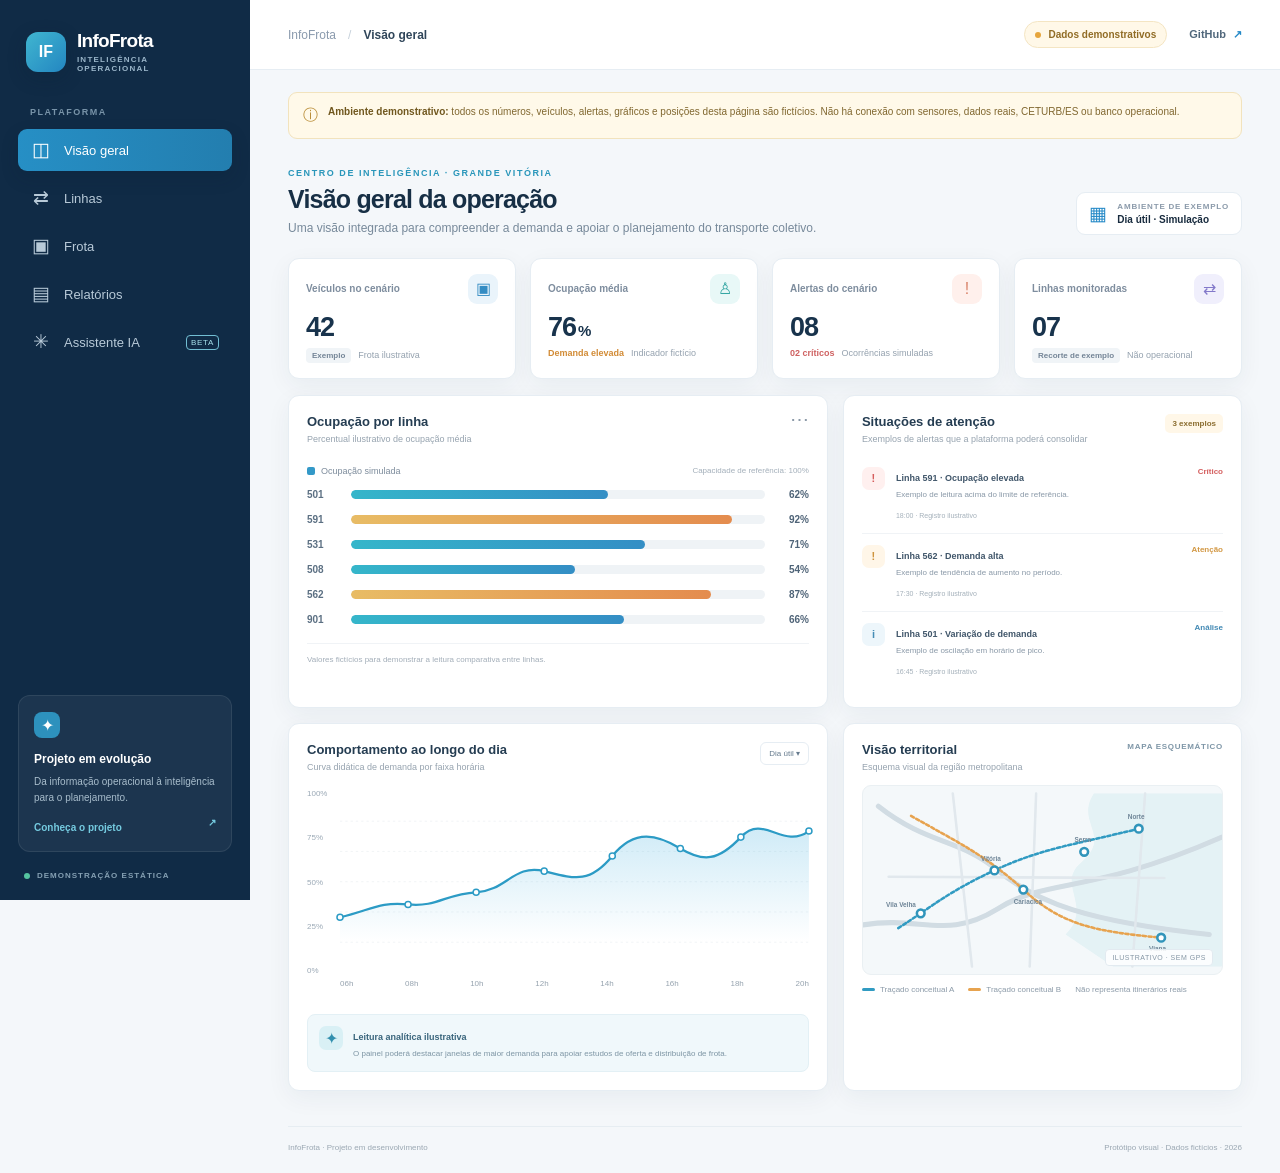
==== commit feb67f5b: "ultimos detalhe melhora no github" ====
--- a/docs/index.html
+++ b/docs/index.html
@@ -64,8 +64,8 @@
             <div class="chart-legend"><span><i class="legend-blue"></i>Ocupação simulada</span><span class="legend-note">Capacidade de referência: 100%</span></div>
             <div class="bar-chart" id="overviewBars">
               <div class="bar-row"><span class="bar-name">501</span><div class="bar-track"><i style="width:62%"></i></div><b>62%</b></div>
-              <div class="bar-row"><span class="bar-name">502</span><div class="bar-track"><i class="high" style="width:92%"></i></div><b>92%</b></div>
-              <div class="bar-row"><span class="bar-name">503</span><div class="bar-track"><i style="width:71%"></i></div><b>71%</b></div>
+              <div class="bar-row"><span class="bar-name">591</span><div class="bar-track"><i class="high" style="width:92%"></i></div><b>92%</b></div>
+              <div class="bar-row"><span class="bar-name">531</span><div class="bar-track"><i style="width:71%"></i></div><b>71%</b></div>
               <div class="bar-row"><span class="bar-name">508</span><div class="bar-track"><i style="width:54%"></i></div><b>54%</b></div>
               <div class="bar-row"><span class="bar-name">562</span><div class="bar-track"><i class="high" style="width:87%"></i></div><b>87%</b></div>
               <div class="bar-row"><span class="bar-name">901</span><div class="bar-track"><i style="width:66%"></i></div><b>66%</b></div>
@@ -76,7 +76,7 @@
           <article class="panel alert-panel">
             <div class="panel-head"><div><h2>Situações de atenção</h2><p>Exemplos de alertas que a plataforma poderá consolidar</p></div><span class="count-pill">3 exemplos</span></div>
             <div class="alert-list">
-              <div class="alert-item"><span class="alert-symbol critical">!</span><div><strong>Linha 502 · Ocupação elevada</strong><p>Exemplo de leitura acima do limite de referência.</p><small>18:00 · Registro ilustrativo</small></div><span class="severity critical-text">Crítico</span></div>
+              <div class="alert-item"><span class="alert-symbol critical">!</span><div><strong>Linha 591 · Ocupação elevada</strong><p>Exemplo de leitura acima do limite de referência.</p><small>18:00 · Registro ilustrativo</small></div><span class="severity critical-text">Crítico</span></div>
               <div class="alert-item"><span class="alert-symbol warning">!</span><div><strong>Linha 562 · Demanda alta</strong><p>Exemplo de tendência de aumento no período.</p><small>17:30 · Registro ilustrativo</small></div><span class="severity warning-text">Atenção</span></div>
               <div class="alert-item"><span class="alert-symbol info">i</span><div><strong>Linha 501 · Variação de demanda</strong><p>Exemplo de oscilação em horário de pico.</p><small>16:45 · Registro ilustrativo</small></div><span class="severity info-text">Análise</span></div>
             </div>
@@ -120,8 +120,8 @@
         <div class="panel table-panel"><div class="panel-head"><div><h2>Linhas do cenário demonstrativo</h2><p>Os valores abaixo não são dados oficiais nem leituras reais.</p></div><input class="search-input" id="lineSearch" type="search" placeholder="Buscar linha..." aria-label="Buscar linha"></div>
           <div class="table-wrap"><table><thead><tr><th>Linha</th><th>Perfil de exemplo</th><th>Ocupação média</th><th>Pico ilustrativo</th><th>Situação do cenário</th></tr></thead><tbody id="linesTable">
           <tr><td><strong>501</strong></td><td>Convencional</td><td><span class="percent-bar"><i style="width:62%"></i></span>62%</td><td>07:30</td><td><span class="status normal">Moderada</span></td></tr>
-          <tr><td><strong>502</strong></td><td>Convencional</td><td><span class="percent-bar"><i class="hot" style="width:92%"></i></span>92%</td><td>18:00</td><td><span class="status critical">Crítica</span></td></tr>
-          <tr><td><strong>503</strong></td><td>Alimentadora</td><td><span class="percent-bar"><i style="width:71%"></i></span>71%</td><td>17:30</td><td><span class="status normal">Moderada</span></td></tr>
+          <tr><td><strong>591</strong></td><td>Convencional</td><td><span class="percent-bar"><i class="hot" style="width:92%"></i></span>92%</td><td>18:00</td><td><span class="status critical">Crítica</span></td></tr>
+          <tr><td><strong>531</strong></td><td>Convencional</td><td><span class="percent-bar"><i style="width:71%"></i></span>71%</td><td>17:30</td><td><span class="status normal">Moderada</span></td></tr>
           <tr><td><strong>508</strong></td><td>Convencional</td><td><span class="percent-bar"><i style="width:54%"></i></span>54%</td><td>08:00</td><td><span class="status normal">Estável</span></td></tr>
           <tr><td><strong>562</strong></td><td>Expresso</td><td><span class="percent-bar"><i class="hot" style="width:87%"></i></span>87%</td><td>17:30</td><td><span class="status attention">Atenção</span></td></tr>
           <tr><td><strong>901</strong></td><td>Noturna</td><td><span class="percent-bar"><i style="width:66%"></i></span>66%</td><td>19:00</td><td><span class="status normal">Moderada</span></td></tr>
@@ -134,7 +134,7 @@
         <div class="page-heading"><div><div class="eyebrow">ACOMPANHAMENTO DA FROTA</div><h1>Frota e veículos</h1><p>Representação demonstrativa de cartões de veículos e estados operacionais.</p></div><span class="demo-chip">Sem rastreamento real</span></div>
         <div class="kpi-grid compact-kpis"><article class="kpi-card"><div class="kpi-label">Veículos no cenário</div><div class="kpi-value">42</div><div class="kpi-foot">Quantidade ilustrativa</div></article><article class="kpi-card"><div class="kpi-label">Em circulação</div><div class="kpi-value">36</div><div class="kpi-foot">Estado fictício</div></article><article class="kpi-card"><div class="kpi-label">Em atenção</div><div class="kpi-value">04</div><div class="kpi-foot">Estado fictício</div></article><article class="kpi-card"><div class="kpi-label">Indisponíveis</div><div class="kpi-value">02</div><div class="kpi-foot">Estado fictício</div></article></div>
         <div class="vehicle-grid">
-          <article class="vehicle-card"><div class="vehicle-top"><span class="bus-icon">▰</span><span class="status normal">Em circulação</span></div><strong>Veículo demonstrativo 01</strong><small>Linha 502 · Identificador fictício</small><div class="vehicle-occupancy"><div><span>Ocupação ilustrativa</span><b>92%</b></div><div class="progress"><i class="hot" style="width:92%"></i></div></div></article>
+          <article class="vehicle-card"><div class="vehicle-top"><span class="bus-icon">▰</span><span class="status normal">Em circulação</span></div><strong>Veículo demonstrativo 01</strong><small>Linha 591 · Identificador fictício</small><div class="vehicle-occupancy"><div><span>Ocupação ilustrativa</span><b>92%</b></div><div class="progress"><i class="hot" style="width:92%"></i></div></div></article>
           <article class="vehicle-card"><div class="vehicle-top"><span class="bus-icon">▰</span><span class="status attention">Atenção</span></div><strong>Veículo demonstrativo 02</strong><small>Linha 562 · Identificador fictício</small><div class="vehicle-occupancy"><div><span>Ocupação ilustrativa</span><b>87%</b></div><div class="progress"><i class="hot" style="width:87%"></i></div></div></article>
           <article class="vehicle-card"><div class="vehicle-top"><span class="bus-icon">▰</span><span class="status normal">Em circulação</span></div><strong>Veículo demonstrativo 03</strong><small>Linha 501 · Identificador fictício</small><div class="vehicle-occupancy"><div><span>Ocupação ilustrativa</span><b>62%</b></div><div class="progress"><i style="width:62%"></i></div></div></article>
           <article class="vehicle-card"><div class="vehicle-top"><span class="bus-icon">▰</span><span class="status normal">Em circulação</span></div><strong>Veículo demonstrativo 04</strong><small>Linha 508 · Identificador fictício</small><div class="vehicle-occupancy"><div><span>Ocupação ilustrativa</span><b>54%</b></div><div class="progress"><i style="width:54%"></i></div></div></article>
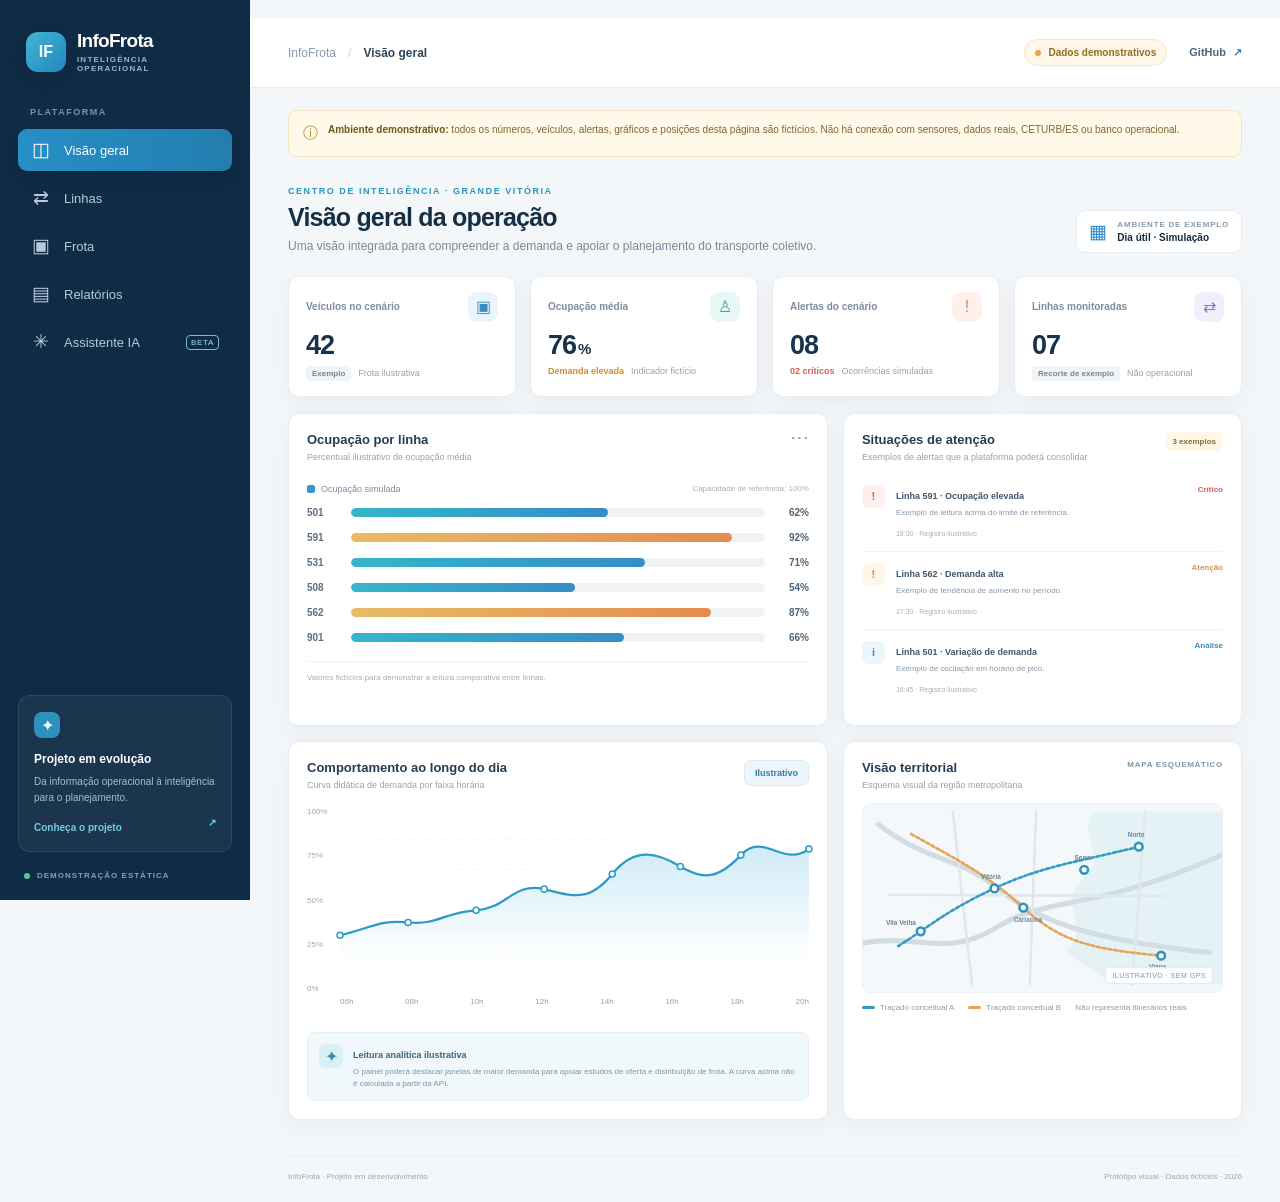
==== commit 7bc6eec1: "resolvendo problemas do site" ====
--- a/docs/index.html
+++ b/docs/index.html
@@ -4,11 +4,12 @@
   <meta charset="utf-8">
   <meta name="viewport" content="width=device-width, initial-scale=1">
   <meta name="theme-color" content="#102b46">
-  <meta name="description" content="InfoFrota — protótipo visual de uma plataforma de inteligência operacional para o transporte coletivo da Grande Vitória.">
+  <meta name="description" content="InfoFrota — protótipo de uma plataforma de inteligência operacional para o transporte coletivo da Grande Vitória. Dados sintéticos; com a API local ativa, o painel e o assistente consultam o banco experimental.">
   <title>InfoFrota | Inteligência operacional</title>
   <link rel="stylesheet" href="assets/style.css">
 </head>
-<body>
+<body data-mode="demo">
+  <a class="skip-link" href="#main">Pular para o conteúdo</a>
   <div class="app-shell">
     <aside class="sidebar" id="sidebar">
       <a class="brand" href="#overview" aria-label="InfoFrota - Início">
@@ -17,51 +18,51 @@
       </a>
       <div class="side-caption">PLATAFORMA</div>
       <nav class="navigation" aria-label="Navegação principal">
-        <button class="nav-item active" data-view="overview"><span class="nav-icon">◫</span><span>Visão geral</span></button>
-        <button class="nav-item" data-view="lines"><span class="nav-icon">⇄</span><span>Linhas</span></button>
-        <button class="nav-item" data-view="fleet"><span class="nav-icon">▣</span><span>Frota</span></button>
-        <button class="nav-item" data-view="reports"><span class="nav-icon">▤</span><span>Relatórios</span></button>
-        <button class="nav-item" data-view="assistant"><span class="nav-icon">✳</span><span>Assistente IA</span><span class="nav-tag">BETA</span></button>
+        <button class="nav-item active" data-view="overview" aria-current="page"><span class="nav-icon" aria-hidden="true">◫</span><span>Visão geral</span></button>
+        <button class="nav-item" data-view="lines"><span class="nav-icon" aria-hidden="true">⇄</span><span>Linhas</span></button>
+        <button class="nav-item" data-view="fleet"><span class="nav-icon" aria-hidden="true">▣</span><span>Frota</span></button>
+        <button class="nav-item" data-view="reports"><span class="nav-icon" aria-hidden="true">▤</span><span>Relatórios</span></button>
+        <button class="nav-item" data-view="assistant"><span class="nav-icon" aria-hidden="true">✳</span><span>Assistente IA</span><span class="nav-tag">BETA</span></button>
       </nav>
       <div class="sidebar-bottom">
         <div class="project-card">
-          <span class="project-card-icon">✦</span>
+          <span class="project-card-icon" aria-hidden="true">✦</span>
           <strong>Projeto em evolução</strong>
           <p>Da informação operacional à inteligência para o planejamento.</p>
-          <a href="https://github.com/David-Evora/InfoFrota#readme" target="_blank" rel="noreferrer">Conheça o projeto <span>↗</span></a>
+          <a href="https://github.com/David-Evora/InfoFrota#readme" target="_blank" rel="noreferrer">Conheça o projeto <span aria-hidden="true">↗</span></a>
         </div>
-        <div class="sidebar-foot"><span class="foot-dot"></span> DEMONSTRAÇÃO ESTÁTICA</div>
+        <div class="sidebar-foot"><span class="foot-dot" id="modeDot"></span><span id="modeFoot">DEMONSTRAÇÃO ESTÁTICA</span></div>
       </div>
     </aside>
 
-    <main class="main-area">
+    <main class="main-area" id="main" tabindex="-1">
       <header class="topbar">
-        <button class="mobile-menu" id="mobileMenu" aria-label="Abrir menu">☰</button>
+        <button class="mobile-menu" id="mobileMenu" aria-label="Abrir menu" aria-controls="sidebar" aria-expanded="false">☰</button>
         <div class="breadcrumb"><span>InfoFrota</span><b>/</b><strong id="breadcrumbCurrent">Visão geral</strong></div>
         <div class="topbar-right">
-          <span class="demo-pill"><i></i> Dados demonstrativos</span>
-          <a class="github-link" href="https://github.com/David-Evora/InfoFrota" target="_blank" rel="noreferrer">GitHub <span>↗</span></a>
+          <span class="demo-pill" id="modePill"><i></i><span id="modePillText">Dados demonstrativos</span></span>
+          <a class="github-link" href="https://github.com/David-Evora/InfoFrota" target="_blank" rel="noreferrer">GitHub <span aria-hidden="true">↗</span></a>
         </div>
       </header>
 
-      <div class="demo-notice"><span class="notice-icon">ⓘ</span><span><strong>Ambiente demonstrativo:</strong> todos os números, veículos, alertas, gráficos e posições desta página são fictícios. Não há conexão com sensores, dados reais, CETURB/ES ou banco operacional.</span></div>
+      <div class="demo-notice" id="modeNotice" role="note"><span class="notice-icon" aria-hidden="true">ⓘ</span><span id="modeNoticeText"><strong>Ambiente demonstrativo:</strong> todos os números, veículos, alertas, gráficos e posições desta página são fictícios. Não há conexão com sensores, dados reais, CETURB/ES ou banco operacional.</span></div>
 
       <section class="view active" id="view-overview">
         <div class="page-heading">
           <div><div class="eyebrow">CENTRO DE INTELIGÊNCIA · GRANDE VITÓRIA</div><h1>Visão geral da operação</h1><p>Uma visão integrada para compreender a demanda e apoiar o planejamento do transporte coletivo.</p></div>
-          <div class="heading-date"><span class="calendar-icon">▦</span><span><small>AMBIENTE DE EXEMPLO</small><strong>Dia útil · Simulação</strong></span></div>
+          <div class="heading-date"><span class="calendar-icon" aria-hidden="true">▦</span><span><small id="headingDateLabel">AMBIENTE DE EXEMPLO</small><strong id="headingDateValue">Dia útil · Simulação</strong></span></div>
         </div>
         <div class="kpi-grid">
-          <article class="kpi-card"><div class="kpi-top"><span class="kpi-label">Veículos no cenário</span><span class="kpi-icon blue">▣</span></div><div class="kpi-value">42</div><div class="kpi-foot"><span class="neutral-tag">Exemplo</span><span>Frota ilustrativa</span></div></article>
-          <article class="kpi-card"><div class="kpi-top"><span class="kpi-label">Ocupação média</span><span class="kpi-icon aqua">♙</span></div><div class="kpi-value">76<span class="unit">%</span></div><div class="kpi-foot"><span class="orange-text">Demanda elevada</span><span>Indicador fictício</span></div></article>
-          <article class="kpi-card"><div class="kpi-top"><span class="kpi-label">Alertas do cenário</span><span class="kpi-icon coral">!</span></div><div class="kpi-value">08</div><div class="kpi-foot"><span class="red-text">02 críticos</span><span>Ocorrências simuladas</span></div></article>
-          <article class="kpi-card"><div class="kpi-top"><span class="kpi-label">Linhas monitoradas</span><span class="kpi-icon violet">⇄</span></div><div class="kpi-value">07</div><div class="kpi-foot"><span class="neutral-tag">Recorte de exemplo</span><span>Não operacional</span></div></article>
+          <article class="kpi-card"><div class="kpi-top"><span class="kpi-label">Veículos no cenário</span><span class="kpi-icon blue" aria-hidden="true">▣</span></div><div class="kpi-value">42</div><div class="kpi-foot"><span class="neutral-tag">Exemplo</span><span>Frota ilustrativa</span></div></article>
+          <article class="kpi-card"><div class="kpi-top"><span class="kpi-label">Ocupação média</span><span class="kpi-icon aqua" aria-hidden="true">♙</span></div><div class="kpi-value">76<span class="unit">%</span></div><div class="kpi-foot"><span class="orange-text">Demanda elevada</span><span>Indicador fictício</span></div></article>
+          <article class="kpi-card"><div class="kpi-top"><span class="kpi-label">Alertas do cenário</span><span class="kpi-icon coral" aria-hidden="true">!</span></div><div class="kpi-value">08</div><div class="kpi-foot"><span class="red-text">02 críticos</span><span>Ocorrências simuladas</span></div></article>
+          <article class="kpi-card"><div class="kpi-top"><span class="kpi-label">Linhas monitoradas</span><span class="kpi-icon violet" aria-hidden="true">⇄</span></div><div class="kpi-value">07</div><div class="kpi-foot"><span class="neutral-tag">Recorte de exemplo</span><span>Não operacional</span></div></article>
         </div>
 
         <div class="content-grid overview-grid">
           <article class="panel occupancy-panel">
-            <div class="panel-head"><div><h2>Ocupação por linha</h2><p>Percentual ilustrativo de ocupação média</p></div><span class="panel-menu">⋯</span></div>
-            <div class="chart-legend"><span><i class="legend-blue"></i>Ocupação simulada</span><span class="legend-note">Capacidade de referência: 100%</span></div>
+            <div class="panel-head"><div><h2>Ocupação por linha</h2><p id="barsSub">Percentual ilustrativo de ocupação média</p></div><span class="panel-menu" aria-hidden="true">⋯</span></div>
+            <div class="chart-legend"><span><i class="legend-blue"></i><span id="barsLegend">Ocupação simulada</span></span><span class="legend-note" id="barsScale">Capacidade de referência: 100%</span></div>
             <div class="bar-chart" id="overviewBars">
               <div class="bar-row"><span class="bar-name">501</span><div class="bar-track"><i style="width:62%"></i></div><b>62%</b></div>
               <div class="bar-row"><span class="bar-name">591</span><div class="bar-track"><i class="high" style="width:92%"></i></div><b>92%</b></div>
@@ -70,22 +71,22 @@
               <div class="bar-row"><span class="bar-name">562</span><div class="bar-track"><i class="high" style="width:87%"></i></div><b>87%</b></div>
               <div class="bar-row"><span class="bar-name">901</span><div class="bar-track"><i style="width:66%"></i></div><b>66%</b></div>
             </div>
-            <div class="panel-footnote">Valores fictícios para demonstrar a leitura comparativa entre linhas.</div>
+            <div class="panel-footnote" id="barsNote">Valores fictícios para demonstrar a leitura comparativa entre linhas.</div>
           </article>
 
           <article class="panel alert-panel">
-            <div class="panel-head"><div><h2>Situações de atenção</h2><p>Exemplos de alertas que a plataforma poderá consolidar</p></div><span class="count-pill">3 exemplos</span></div>
-            <div class="alert-list">
-              <div class="alert-item"><span class="alert-symbol critical">!</span><div><strong>Linha 591 · Ocupação elevada</strong><p>Exemplo de leitura acima do limite de referência.</p><small>18:00 · Registro ilustrativo</small></div><span class="severity critical-text">Crítico</span></div>
-              <div class="alert-item"><span class="alert-symbol warning">!</span><div><strong>Linha 562 · Demanda alta</strong><p>Exemplo de tendência de aumento no período.</p><small>17:30 · Registro ilustrativo</small></div><span class="severity warning-text">Atenção</span></div>
-              <div class="alert-item"><span class="alert-symbol info">i</span><div><strong>Linha 501 · Variação de demanda</strong><p>Exemplo de oscilação em horário de pico.</p><small>16:45 · Registro ilustrativo</small></div><span class="severity info-text">Análise</span></div>
+            <div class="panel-head"><div><h2>Situações de atenção</h2><p id="alertsSub">Exemplos de alertas que a plataforma poderá consolidar</p></div><span class="count-pill" id="alertCount">3 exemplos</span></div>
+            <div class="alert-list" id="alertList">
+              <div class="alert-item"><span class="alert-symbol critical" aria-hidden="true">!</span><div><strong>Linha 591 · Ocupação elevada</strong><p>Exemplo de leitura acima do limite de referência.</p><small>18:00 · Registro ilustrativo</small></div><span class="severity critical-text">Crítico</span></div>
+              <div class="alert-item"><span class="alert-symbol warning" aria-hidden="true">!</span><div><strong>Linha 562 · Demanda alta</strong><p>Exemplo de tendência de aumento no período.</p><small>17:30 · Registro ilustrativo</small></div><span class="severity warning-text">Atenção</span></div>
+              <div class="alert-item"><span class="alert-symbol info" aria-hidden="true">i</span><div><strong>Linha 501 · Variação de demanda</strong><p>Exemplo de oscilação em horário de pico.</p><small>16:45 · Registro ilustrativo</small></div><span class="severity info-text">Análise</span></div>
             </div>
           </article>
 
           <article class="panel trend-panel">
-            <div class="panel-head"><div><h2>Comportamento ao longo do dia</h2><p>Curva didática de demanda por faixa horária</p></div><span class="select-static">Dia útil ▾</span></div>
+            <div class="panel-head"><div><h2>Comportamento ao longo do dia</h2><p>Curva didática de demanda por faixa horária</p></div><span class="demo-chip">Ilustrativo</span></div>
             <div class="trend-chart">
-              <div class="y-labels"><span>100%</span><span>75%</span><span>50%</span><span>25%</span><span>0%</span></div>
+              <div class="y-labels" aria-hidden="true"><span>100%</span><span>75%</span><span>50%</span><span>25%</span><span>0%</span></div>
               <svg viewBox="0 0 620 190" role="img" aria-label="Gráfico ilustrativo de demanda por horário">
                 <defs><linearGradient id="areaFill" x1="0" x2="0" y1="0" y2="1"><stop offset="0" stop-color="#32a8dc" stop-opacity=".23"/><stop offset="1" stop-color="#32a8dc" stop-opacity="0"/></linearGradient></defs>
                 <g class="grid-lines"><path d="M0 12H620M0 52H620M0 92H620M0 132H620M0 172H620"/></g>
@@ -93,9 +94,9 @@
                 <path class="line-path" d="M0 139 C40 130 52 118 90 122 S140 108 180 106 S230 68 270 78 S330 95 360 58 S420 30 450 48 S500 65 530 33 S585 50 620 25"/>
                 <g class="chart-points"><circle cx="0" cy="139" r="4"/><circle cx="90" cy="122" r="4"/><circle cx="180" cy="106" r="4"/><circle cx="270" cy="78" r="4"/><circle cx="360" cy="58" r="4"/><circle cx="450" cy="48" r="4"/><circle cx="530" cy="33" r="4"/><circle cx="620" cy="25" r="4"/></g>
               </svg>
-              <div class="x-labels"><span>06h</span><span>08h</span><span>10h</span><span>12h</span><span>14h</span><span>16h</span><span>18h</span><span>20h</span></div>
+              <div class="x-labels" aria-hidden="true"><span>06h</span><span>08h</span><span>10h</span><span>12h</span><span>14h</span><span>16h</span><span>18h</span><span>20h</span></div>
             </div>
-            <div class="insight-strip"><span class="insight-icon">✦</span><div><strong>Leitura analítica ilustrativa</strong><p>O painel poderá destacar janelas de maior demanda para apoiar estudos de oferta e distribuição de frota.</p></div></div>
+            <div class="insight-strip"><span class="insight-icon" aria-hidden="true">✦</span><div><strong>Leitura analítica ilustrativa</strong><p>O painel poderá destacar janelas de maior demanda para apoiar estudos de oferta e distribuição de frota. A curva acima não é calculada a partir da API.</p></div></div>
           </article>
 
           <article class="panel map-panel">
@@ -116,9 +117,9 @@
       </section>
 
       <section class="view" id="view-lines">
-        <div class="page-heading"><div><div class="eyebrow">ANÁLISE OPERACIONAL</div><h1>Linhas de transporte</h1><p>Comparação ilustrativa de demanda, ocupação e horários de pico por linha.</p></div><span class="demo-chip">Base fictícia</span></div>
-        <div class="panel table-panel"><div class="panel-head"><div><h2>Linhas do cenário demonstrativo</h2><p>Os valores abaixo não são dados oficiais nem leituras reais.</p></div><input class="search-input" id="lineSearch" type="search" placeholder="Buscar linha..." aria-label="Buscar linha"></div>
-          <div class="table-wrap"><table><thead><tr><th>Linha</th><th>Perfil de exemplo</th><th>Ocupação média</th><th>Pico ilustrativo</th><th>Situação do cenário</th></tr></thead><tbody id="linesTable">
+        <div class="page-heading"><div><div class="eyebrow">ANÁLISE OPERACIONAL</div><h1>Linhas de transporte</h1><p id="linesSub">Comparação ilustrativa de demanda, ocupação e horários de pico por linha.</p></div><span class="demo-chip" id="linesChip">Base fictícia</span></div>
+        <div class="panel table-panel"><div class="panel-head"><div><h2 id="linesTitle">Linhas do cenário demonstrativo</h2><p id="linesNote">Os valores abaixo não são dados oficiais nem leituras reais.</p></div><input class="search-input" id="lineSearch" type="search" placeholder="Buscar linha..." aria-label="Buscar linha"></div>
+          <div class="table-wrap"><table><thead id="linesHead"><tr><th>Linha</th><th>Perfil de exemplo</th><th>Ocupação média</th><th>Pico ilustrativo</th><th>Situação do cenário</th></tr></thead><tbody id="linesTable">
           <tr><td><strong>501</strong></td><td>Convencional</td><td><span class="percent-bar"><i style="width:62%"></i></span>62%</td><td>07:30</td><td><span class="status normal">Moderada</span></td></tr>
           <tr><td><strong>591</strong></td><td>Convencional</td><td><span class="percent-bar"><i class="hot" style="width:92%"></i></span>92%</td><td>18:00</td><td><span class="status critical">Crítica</span></td></tr>
           <tr><td><strong>531</strong></td><td>Convencional</td><td><span class="percent-bar"><i style="width:71%"></i></span>71%</td><td>17:30</td><td><span class="status normal">Moderada</span></td></tr>
@@ -127,33 +128,64 @@
           <tr><td><strong>901</strong></td><td>Noturna</td><td><span class="percent-bar"><i style="width:66%"></i></span>66%</td><td>19:00</td><td><span class="status normal">Moderada</span></td></tr>
           </tbody></table></div>
         </div>
-        <div class="two-cards"><article class="panel"><h2>Leituras que a plataforma poderá oferecer</h2><ul class="feature-list"><li>Comparação de ocupação por linha e faixa horária.</li><li>Identificação de picos e variações entre dias.</li><li>Histórico de alertas e ocorrências por trecho.</li><li>Correlação exploratória com calendário e clima.</li></ul></article><article class="panel"><h2>Limite desta demonstração</h2><p class="body-copy">Os dados desta tela foram escritos apenas para demonstrar como uma consulta poderia ser apresentada. A página não importa a base operacional nem calcula indicadores a partir de sensores.</p></article></div>
+        <div class="two-cards"><article class="panel"><h2>Leituras que a plataforma poderá oferecer</h2><ul class="feature-list"><li>Comparação de ocupação por linha e faixa horária.</li><li>Identificação de picos e variações entre dias.</li><li>Histórico de alertas e ocorrências por trecho.</li><li>Correlação exploratória com calendário e clima.</li></ul></article><article class="panel"><h2>Limite desta demonstração</h2><p class="body-copy" id="linesLimit">Os dados desta tela foram escritos apenas para demonstrar como uma consulta poderia ser apresentada. A página não importa a base operacional nem calcula indicadores a partir de sensores.</p></article></div>
       </section>
 
       <section class="view" id="view-fleet">
         <div class="page-heading"><div><div class="eyebrow">ACOMPANHAMENTO DA FROTA</div><h1>Frota e veículos</h1><p>Representação demonstrativa de cartões de veículos e estados operacionais.</p></div><span class="demo-chip">Sem rastreamento real</span></div>
         <div class="kpi-grid compact-kpis"><article class="kpi-card"><div class="kpi-label">Veículos no cenário</div><div class="kpi-value">42</div><div class="kpi-foot">Quantidade ilustrativa</div></article><article class="kpi-card"><div class="kpi-label">Em circulação</div><div class="kpi-value">36</div><div class="kpi-foot">Estado fictício</div></article><article class="kpi-card"><div class="kpi-label">Em atenção</div><div class="kpi-value">04</div><div class="kpi-foot">Estado fictício</div></article><article class="kpi-card"><div class="kpi-label">Indisponíveis</div><div class="kpi-value">02</div><div class="kpi-foot">Estado fictício</div></article></div>
         <div class="vehicle-grid">
-          <article class="vehicle-card"><div class="vehicle-top"><span class="bus-icon">▰</span><span class="status normal">Em circulação</span></div><strong>Veículo demonstrativo 01</strong><small>Linha 591 · Identificador fictício</small><div class="vehicle-occupancy"><div><span>Ocupação ilustrativa</span><b>92%</b></div><div class="progress"><i class="hot" style="width:92%"></i></div></div></article>
-          <article class="vehicle-card"><div class="vehicle-top"><span class="bus-icon">▰</span><span class="status attention">Atenção</span></div><strong>Veículo demonstrativo 02</strong><small>Linha 562 · Identificador fictício</small><div class="vehicle-occupancy"><div><span>Ocupação ilustrativa</span><b>87%</b></div><div class="progress"><i class="hot" style="width:87%"></i></div></div></article>
-          <article class="vehicle-card"><div class="vehicle-top"><span class="bus-icon">▰</span><span class="status normal">Em circulação</span></div><strong>Veículo demonstrativo 03</strong><small>Linha 501 · Identificador fictício</small><div class="vehicle-occupancy"><div><span>Ocupação ilustrativa</span><b>62%</b></div><div class="progress"><i style="width:62%"></i></div></div></article>
-          <article class="vehicle-card"><div class="vehicle-top"><span class="bus-icon">▰</span><span class="status normal">Em circulação</span></div><strong>Veículo demonstrativo 04</strong><small>Linha 508 · Identificador fictício</small><div class="vehicle-occupancy"><div><span>Ocupação ilustrativa</span><b>54%</b></div><div class="progress"><i style="width:54%"></i></div></div></article>
+          <article class="vehicle-card"><div class="vehicle-top"><span class="bus-icon" aria-hidden="true">▰</span><span class="status normal">Em circulação</span></div><strong>Veículo demonstrativo 01</strong><small>Linha 591 · Identificador fictício</small><div class="vehicle-occupancy"><div><span>Ocupação ilustrativa</span><b>92%</b></div><div class="progress"><i class="hot" style="width:92%"></i></div></div></article>
+          <article class="vehicle-card"><div class="vehicle-top"><span class="bus-icon" aria-hidden="true">▰</span><span class="status attention">Atenção</span></div><strong>Veículo demonstrativo 02</strong><small>Linha 562 · Identificador fictício</small><div class="vehicle-occupancy"><div><span>Ocupação ilustrativa</span><b>87%</b></div><div class="progress"><i class="hot" style="width:87%"></i></div></div></article>
+          <article class="vehicle-card"><div class="vehicle-top"><span class="bus-icon" aria-hidden="true">▰</span><span class="status normal">Em circulação</span></div><strong>Veículo demonstrativo 03</strong><small>Linha 501 · Identificador fictício</small><div class="vehicle-occupancy"><div><span>Ocupação ilustrativa</span><b>62%</b></div><div class="progress"><i style="width:62%"></i></div></div></article>
+          <article class="vehicle-card"><div class="vehicle-top"><span class="bus-icon" aria-hidden="true">▰</span><span class="status normal">Em circulação</span></div><strong>Veículo demonstrativo 04</strong><small>Linha 508 · Identificador fictício</small><div class="vehicle-occupancy"><div><span>Ocupação ilustrativa</span><b>54%</b></div><div class="progress"><i style="width:54%"></i></div></div></article>
         </div>
-        <div class="inline-disclaimer">Os cartões representam um possível formato de visualização. Nenhuma placa, localização ou identificação real é exibida.</div>
+        <div class="inline-disclaimer">Os cartões representam um possível formato de visualização. Nenhuma placa, localização ou identificação real é exibida. Esta tela não está ligada à API.</div>
       </section>
 
       <section class="view" id="view-reports">
         <div class="page-heading"><div><div class="eyebrow">INTELIGÊNCIA DE DEMANDA</div><h1>Relatórios e análises</h1><p>Estrutura de relatórios que poderão apoiar o planejamento de oferta e frota.</p></div><span class="demo-chip">Exemplo conceitual</span></div>
-        <div class="report-grid"><article class="report-card"><span class="report-icon blue">◷</span><h3>Faixas horárias</h3><p>Comparação de demanda por hora, dia da semana e período.</p><span class="report-link">Relatório planejado <b>→</b></span></article><article class="report-card"><span class="report-icon aqua">⇄</span><h3>Desempenho por linha</h3><p>Ocupação média, máximas, alertas e variações por linha.</p><span class="report-link">Relatório planejado <b>→</b></span></article><article class="report-card"><span class="report-icon violet">☁</span><h3>Demanda e clima</h3><p>Exploração de possíveis relações entre chuva, temperatura e demanda.</p><span class="report-link">Relatório planejado <b>→</b></span></article><article class="report-card"><span class="report-icon coral">▣</span><h3>Alocação de frota</h3><p>Subsídios para comparar oferta planejada e padrões estimados de demanda.</p><span class="report-link">Relatório planejado <b>→</b></span></article></div>
-        <article class="panel report-note"><div class="insight-icon">✦</div><div><h2>Da análise ao planejamento</h2><p>O objetivo é consolidar informação para que equipes responsáveis possam avaliar ajustes de oferta, reforço de viagens e distribuição de frota. As decisões continuariam dependendo de validação operacional e critérios do gestor.</p></div></article>
+        <div class="report-grid"><article class="report-card"><span class="report-icon blue" aria-hidden="true">◷</span><h3>Faixas horárias</h3><p>Comparação de demanda por hora, dia da semana e período.</p><span class="report-link">Relatório planejado <b aria-hidden="true">→</b></span></article><article class="report-card"><span class="report-icon aqua" aria-hidden="true">⇄</span><h3>Desempenho por linha</h3><p>Ocupação média, máximas, alertas e variações por linha.</p><span class="report-link">Relatório planejado <b aria-hidden="true">→</b></span></article><article class="report-card"><span class="report-icon violet" aria-hidden="true">☁</span><h3>Demanda e clima</h3><p>Exploração de possíveis relações entre chuva, temperatura e demanda.</p><span class="report-link">Relatório planejado <b aria-hidden="true">→</b></span></article><article class="report-card"><span class="report-icon coral" aria-hidden="true">▣</span><h3>Alocação de frota</h3><p>Subsídios para comparar oferta planejada e padrões estimados de demanda.</p><span class="report-link">Relatório planejado <b aria-hidden="true">→</b></span></article></div>
+        <article class="panel report-note"><div class="insight-icon" aria-hidden="true">✦</div><div><h2>Da análise ao planejamento</h2><p>O objetivo é consolidar informação para que equipes responsáveis possam avaliar ajustes de oferta, reforço de viagens e distribuição de frota. As decisões continuariam dependendo de validação operacional e critérios do gestor.</p></div></article>
       </section>
 
       <section class="view" id="view-assistant">
-        <div class="page-heading"><div><div class="eyebrow">INFOFROTA AI</div><h1>Assistente de dados</h1><p>Consulte informações operacionais em linguagem natural — experiência de interface em demonstração.</p></div><span class="demo-chip">Integração futura</span></div>
-        <div class="assistant-layout"><article class="panel assistant-main"><div class="assistant-title"><div class="ai-orb">✳</div><div><h2>Converse com os dados</h2><p>Faça uma pergunta em português para explorar como o assistente poderá funcionar.</p></div></div><div class="assistant-message"><span class="message-avatar">IF</span><div><strong>InfoFrota AI</strong><p>Olá! Sou a camada experimental de consulta do InfoFrota. Nesta demonstração, vou mostrar um exemplo de resposta, sem executar consultas no banco.</p></div></div><form id="assistantForm"><label for="assistantQuestion">Sua pergunta</label><textarea id="assistantQuestion" rows="3" placeholder="Ex.: Quais linhas apresentam maior ocupação no horário de pico?"></textarea><div class="prompt-suggestions"><button type="button" class="suggestion">Quais linhas têm maior ocupação?</button><button type="button" class="suggestion">Como a demanda varia ao longo do dia?</button></div><div class="assistant-actions"><small>Resposta demonstrativa · sem execução SQL</small><button class="primary-button" type="submit">Gerar exemplo <span>↗</span></button></div></form><div class="assistant-result hidden" id="assistantResult"><div class="result-head"><span>EXEMPLO DE RESPOSTA</span><span class="demo-chip">Fictício</span></div><p id="answerText"></p><div class="sql-label">SQL ilustrativo · não executado</div><pre id="sqlText"></pre><p class="result-foot">O módulo Text-to-SQL atual funciona experimentalmente via CLI em Python. Esta tela ainda não está conectada a ele.</p></div></article>
-          <aside class="panel assistant-side"><h2>O que existe hoje</h2><div class="side-feature"><span>01</span><div><strong>Text-to-SQL</strong><p>Assistente experimental em Python.</p></div></div><div class="side-feature"><span>02</span><div><strong>Fine-tuning LoRA</strong><p>Resultado de 64,3% em benchmark controlado de 56 perguntas.</p></div></div><div class="side-feature"><span>03</span><div><strong>Próxima evolução</strong><p>RAG, API e integração com a interface.</p></div></div><a class="outline-link" href="https://github.com/David-Evora/InfoFrota/blob/main/docs/INFOFROTA_AI.md" target="_blank" rel="noreferrer">Ver documentação técnica <b>↗</b></a></aside></div>
+        <div class="page-heading"><div><div class="eyebrow">INFOFROTA AI</div><h1>Assistente de dados</h1><p id="assistantSub">Consulte informações operacionais em linguagem natural — experiência de interface em demonstração.</p></div><span class="demo-chip" id="assistantChip">Integração futura</span></div>
+        <div class="assistant-layout">
+          <article class="panel assistant-main">
+            <div class="assistant-title"><div class="ai-orb" aria-hidden="true">✳</div><div><h2>Converse com os dados</h2><p>Faça uma pergunta em português para explorar a base experimental.</p></div></div>
+            <div class="assistant-message"><span class="message-avatar" aria-hidden="true">IF</span><div><strong>InfoFrota AI</strong><p id="assistantIntro">Olá! Sou a camada experimental de consulta do InfoFrota. Nesta demonstração, vou mostrar um exemplo de resposta, sem executar consultas no banco.</p></div></div>
+            <form id="assistantForm" novalidate>
+              <label for="assistantQuestion">Sua pergunta</label>
+              <textarea id="assistantQuestion" rows="3" maxlength="500" placeholder="Ex.: Quais linhas têm mais alertas críticos?"></textarea>
+              <div class="prompt-suggestions" role="group" aria-label="Sugestões de pergunta">
+                <button type="button" class="suggestion">Quais linhas têm mais alertas críticos?</button>
+                <button type="button" class="suggestion">Em que horário a linha 562 lota mais?</button>
+                <button type="button" class="suggestion">A chuva aumenta a lotação?</button>
+              </div>
+              <label class="check-row hidden" id="assistantTextoRow"><input type="checkbox" id="assistantTexto"> <span>Gerar também uma resposta em texto <small>(uma chamada extra ao modelo)</small></span></label>
+              <div class="assistant-actions"><small id="assistantHint">Resposta demonstrativa · sem execução SQL</small><button class="primary-button" id="assistantSubmit" type="submit"><span id="assistantSubmitText">Gerar exemplo</span> <span aria-hidden="true">↗</span></button></div>
+            </form>
+            <div class="assistant-result hidden" id="assistantResult" aria-live="polite">
+              <div class="result-head"><span id="resultTitle">EXEMPLO DE RESPOSTA</span><span class="demo-chip" id="resultChip">Fictício</span></div>
+              <p class="result-status hidden" id="resultStatus"></p>
+              <p class="result-text" id="answerText"></p>
+              <div class="result-table hidden" id="resultTable"></div>
+              <div class="sql-label" id="sqlLabel">SQL ilustrativo · não executado</div>
+              <pre id="sqlText"></pre>
+              <p class="result-foot" id="resultFoot">O módulo Text-to-SQL funciona via CLI e API em Python. Esta página estática não está conectada a ele; abra-a pela API local para consultar o banco experimental.</p>
+            </div>
+          </article>
+          <aside class="panel assistant-side"><h2>O que existe hoje</h2>
+            <div class="side-feature"><span>01</span><div><strong>Text-to-SQL</strong><p>Assistente em Python: pergunta em português, SQL somente leitura, resultado.</p></div></div>
+            <div class="side-feature"><span>02</span><div><strong>Fine-tuning LoRA</strong><p>64,3% em benchmark controlado de 56 perguntas sobre dados sintéticos (Llama 3.1 8B + LoRA).</p></div></div>
+            <div class="side-feature"><span>03</span><div><strong>RAG, API e interface</strong><p>RAG de esquema, API FastAPI e esta interface, que fica ao vivo quando aberta pela API local.</p></div></div>
+            <p class="model-note" id="modelInfo">O modelo usado ao vivo é o configurado no servidor e não é o modelo medido no benchmark.</p>
+            <a class="outline-link" href="https://github.com/David-Evora/InfoFrota/blob/main/docs/INFOFROTA_AI.md" target="_blank" rel="noreferrer">Ver documentação técnica <b aria-hidden="true">↗</b></a>
+          </aside>
+        </div>
       </section>
-      <footer class="page-footer"><span>InfoFrota · Projeto em desenvolvimento</span><span>Protótipo visual · Dados fictícios · 2026</span></footer>
+      <footer class="page-footer"><span>InfoFrota · Projeto em desenvolvimento</span><span id="footerNote">Protótipo visual · Dados fictícios · 2026</span></footer>
     </main>
   </div>
   <script src="assets/app.js"></script>
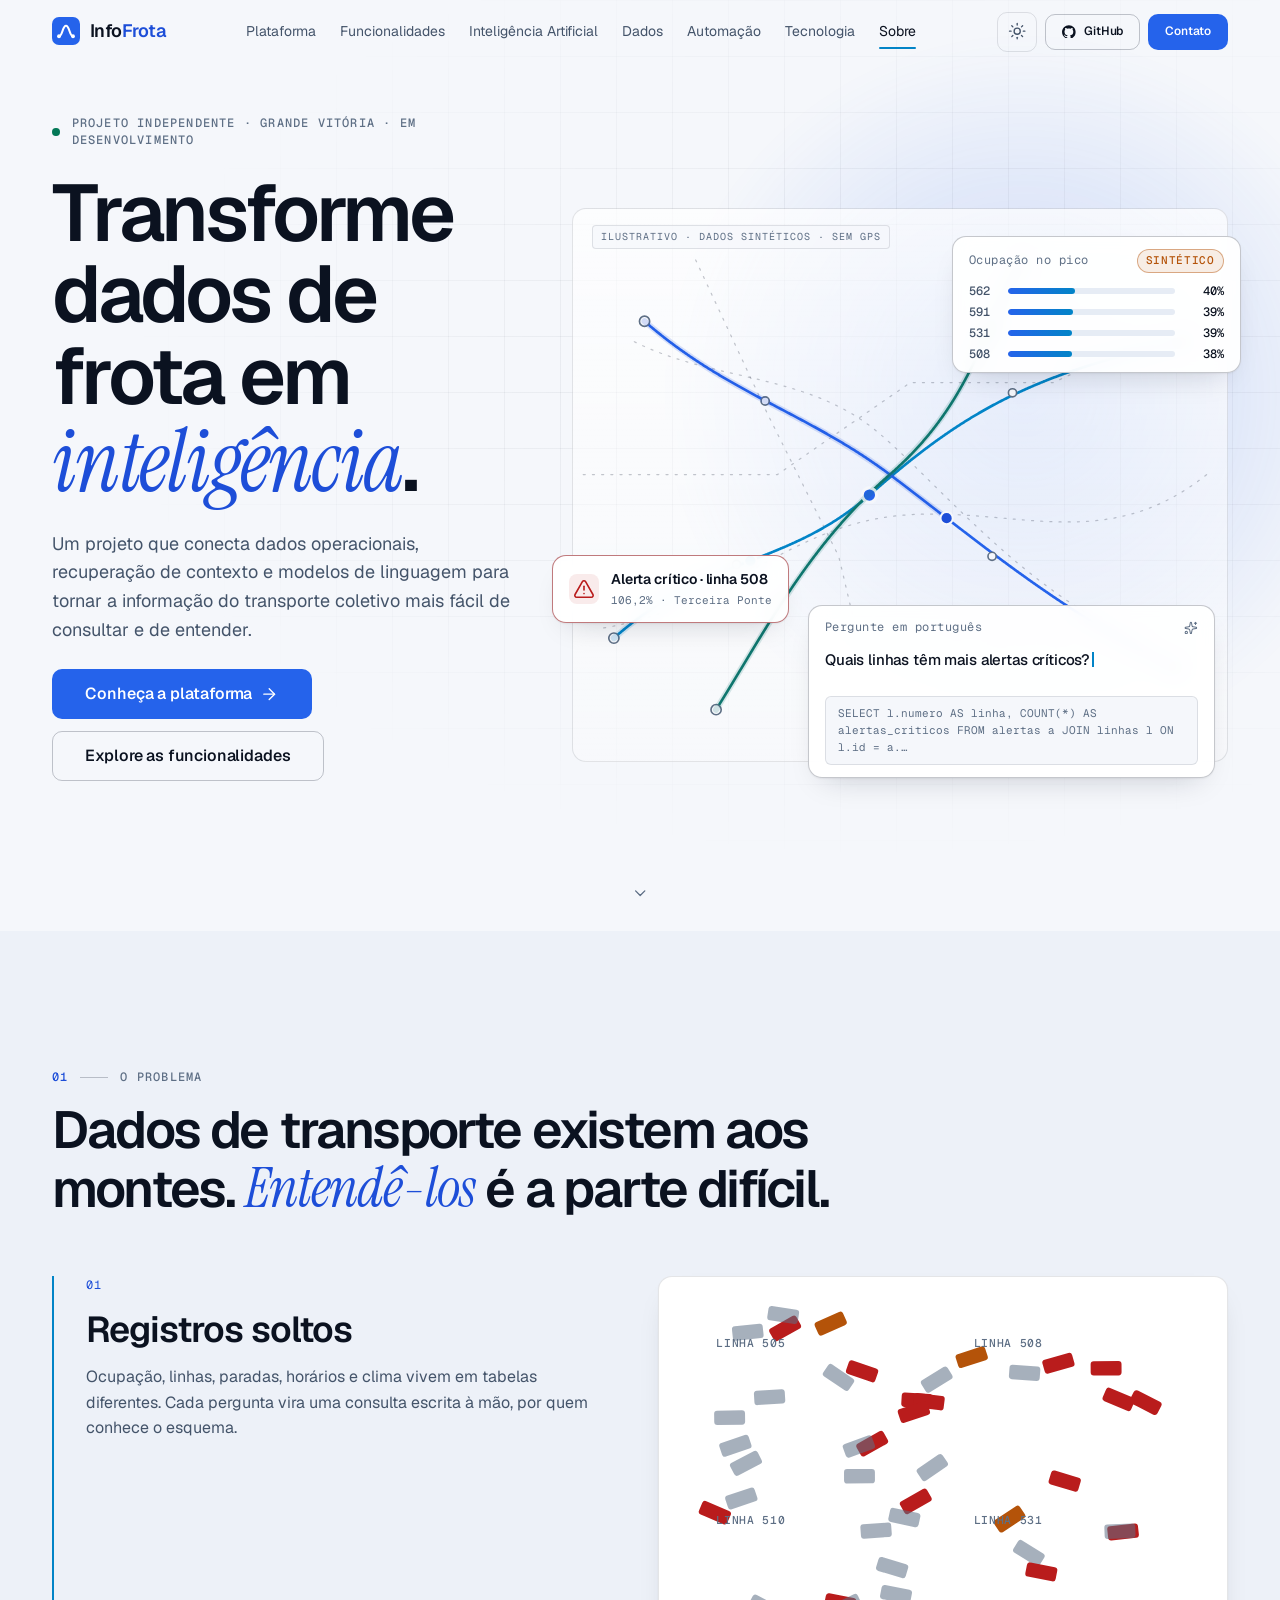
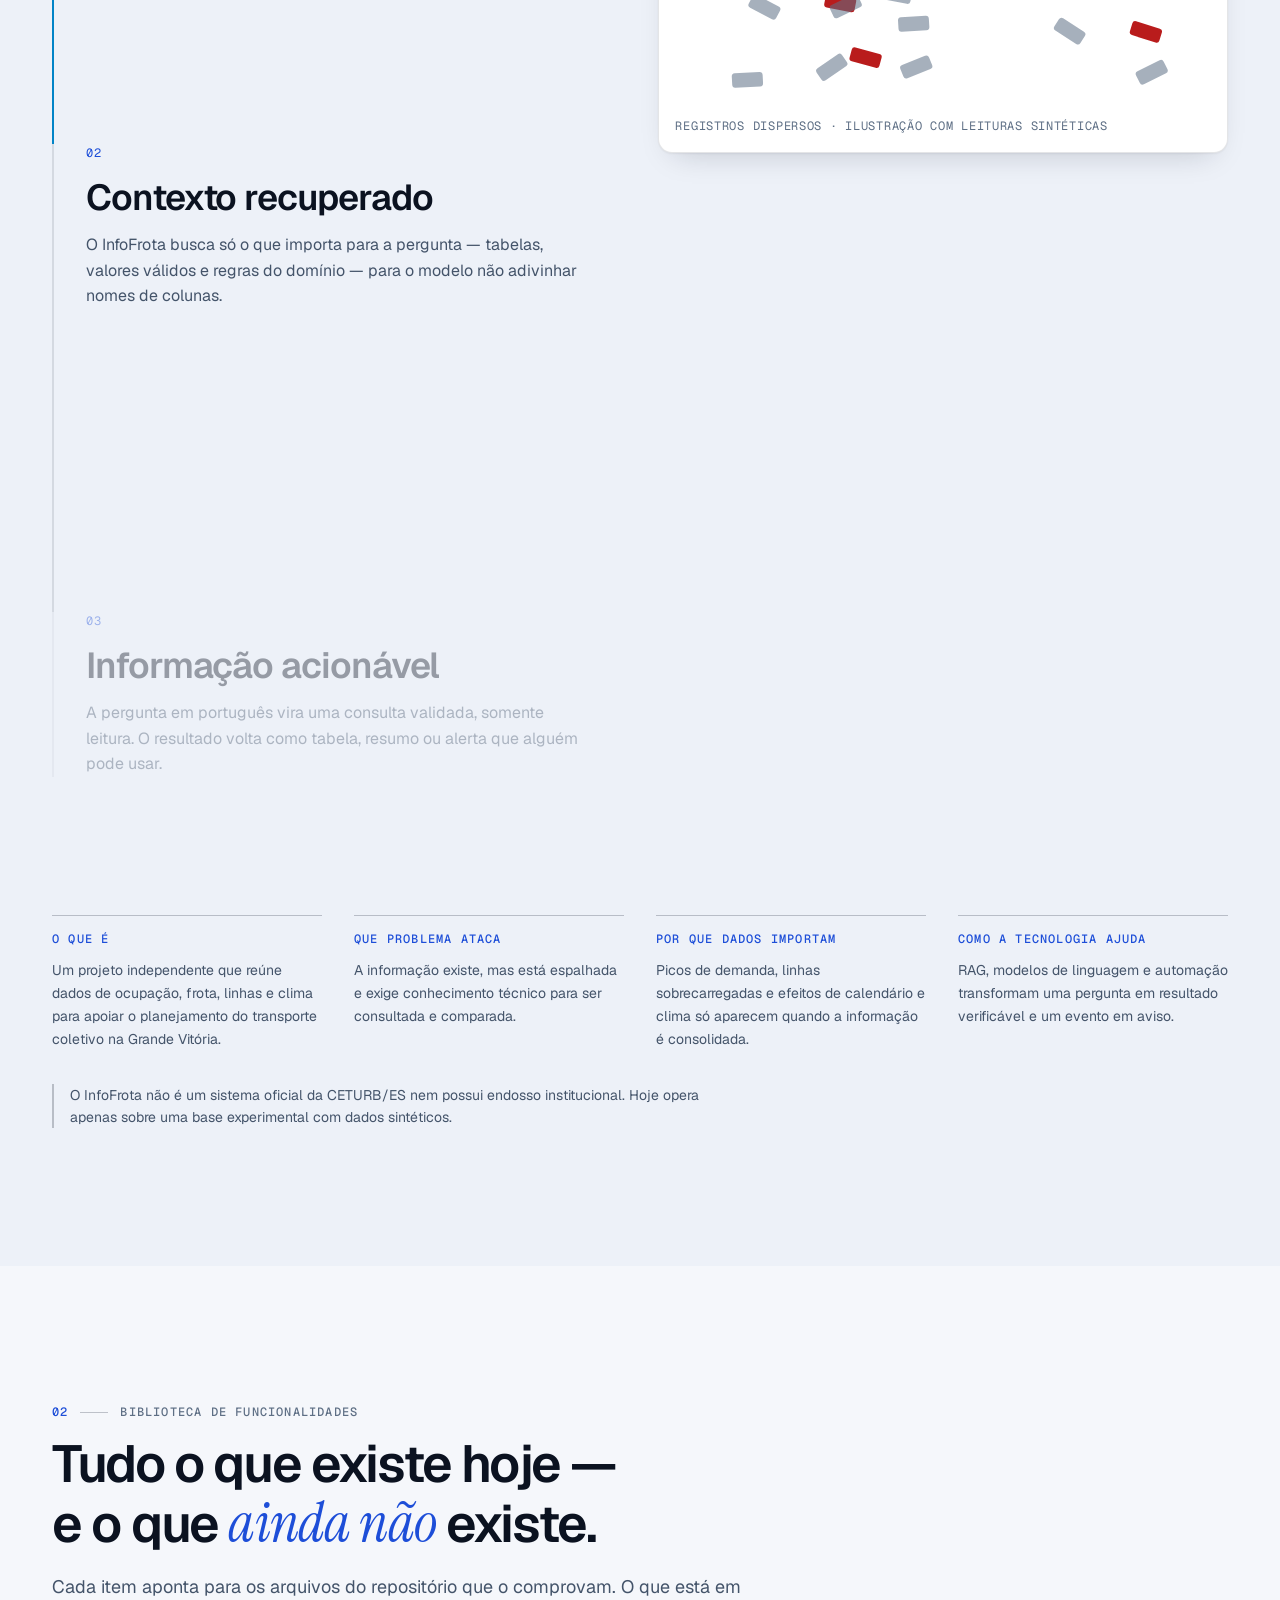
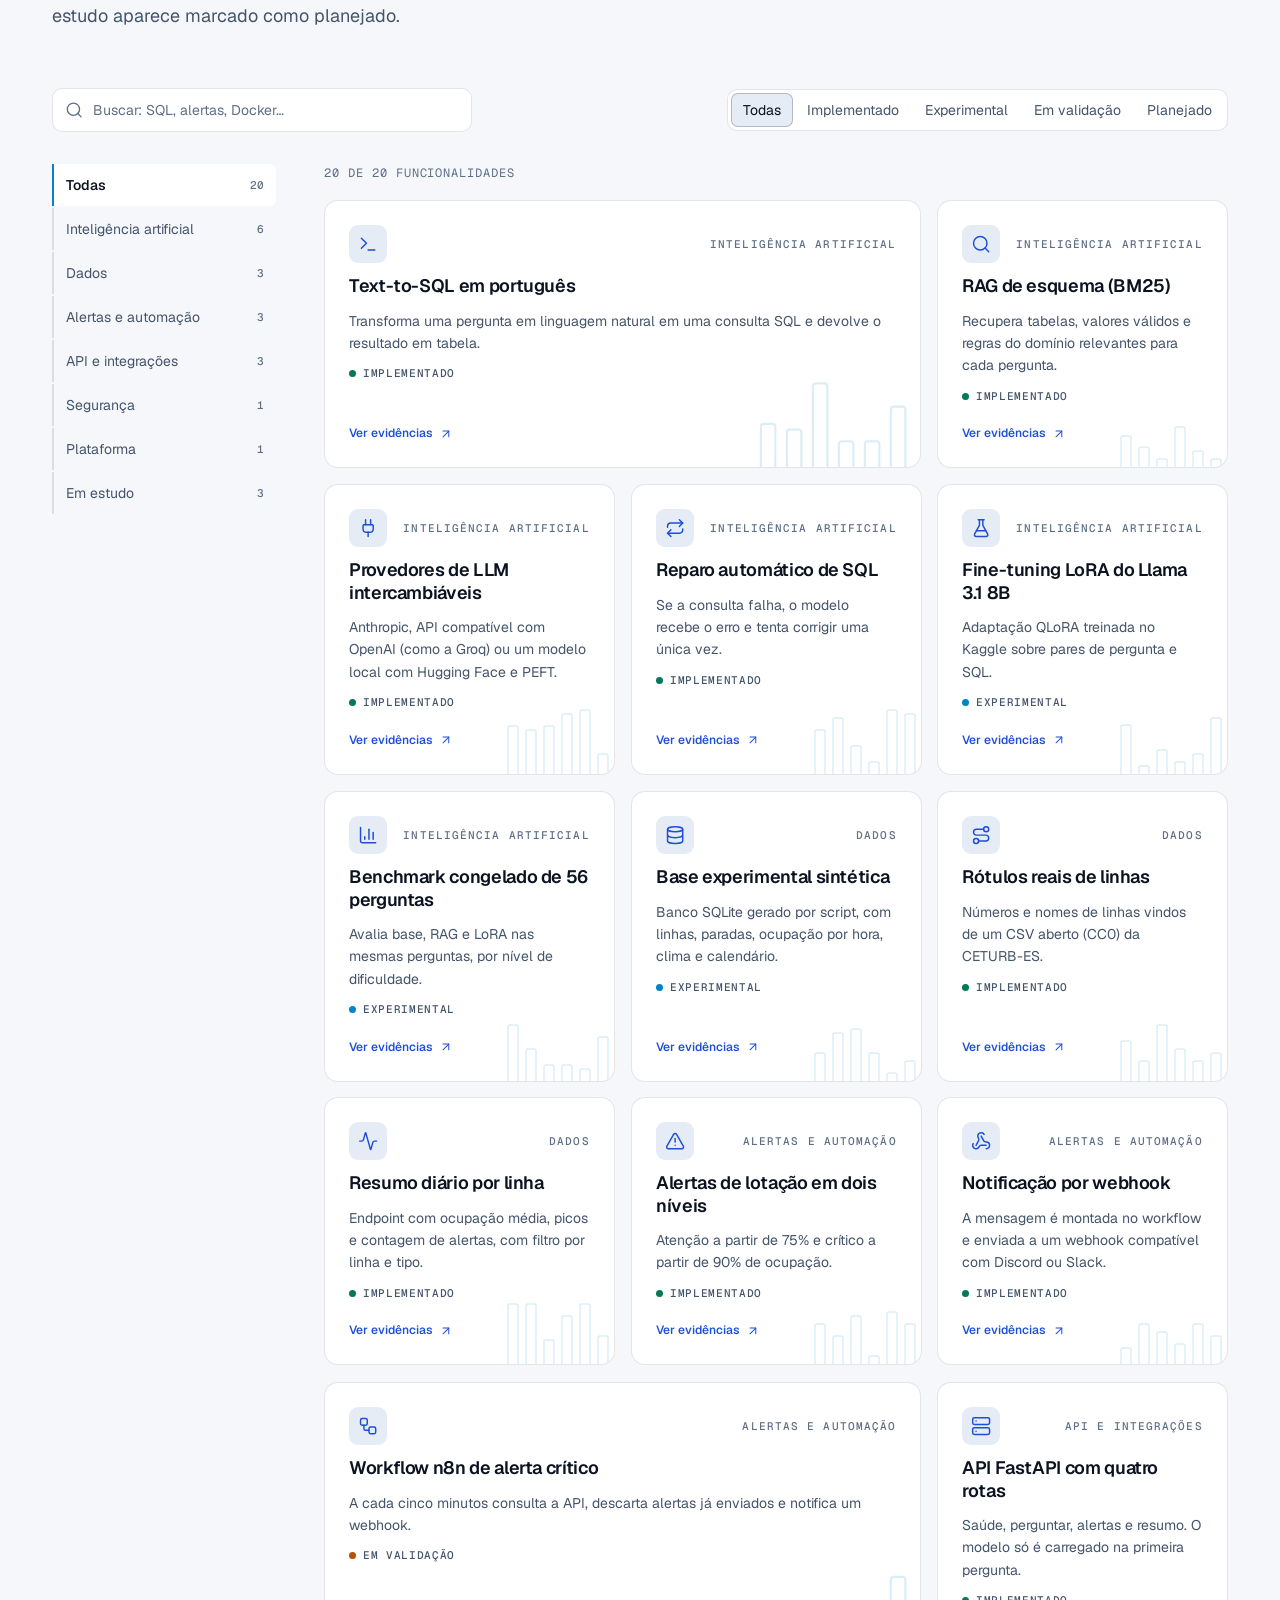
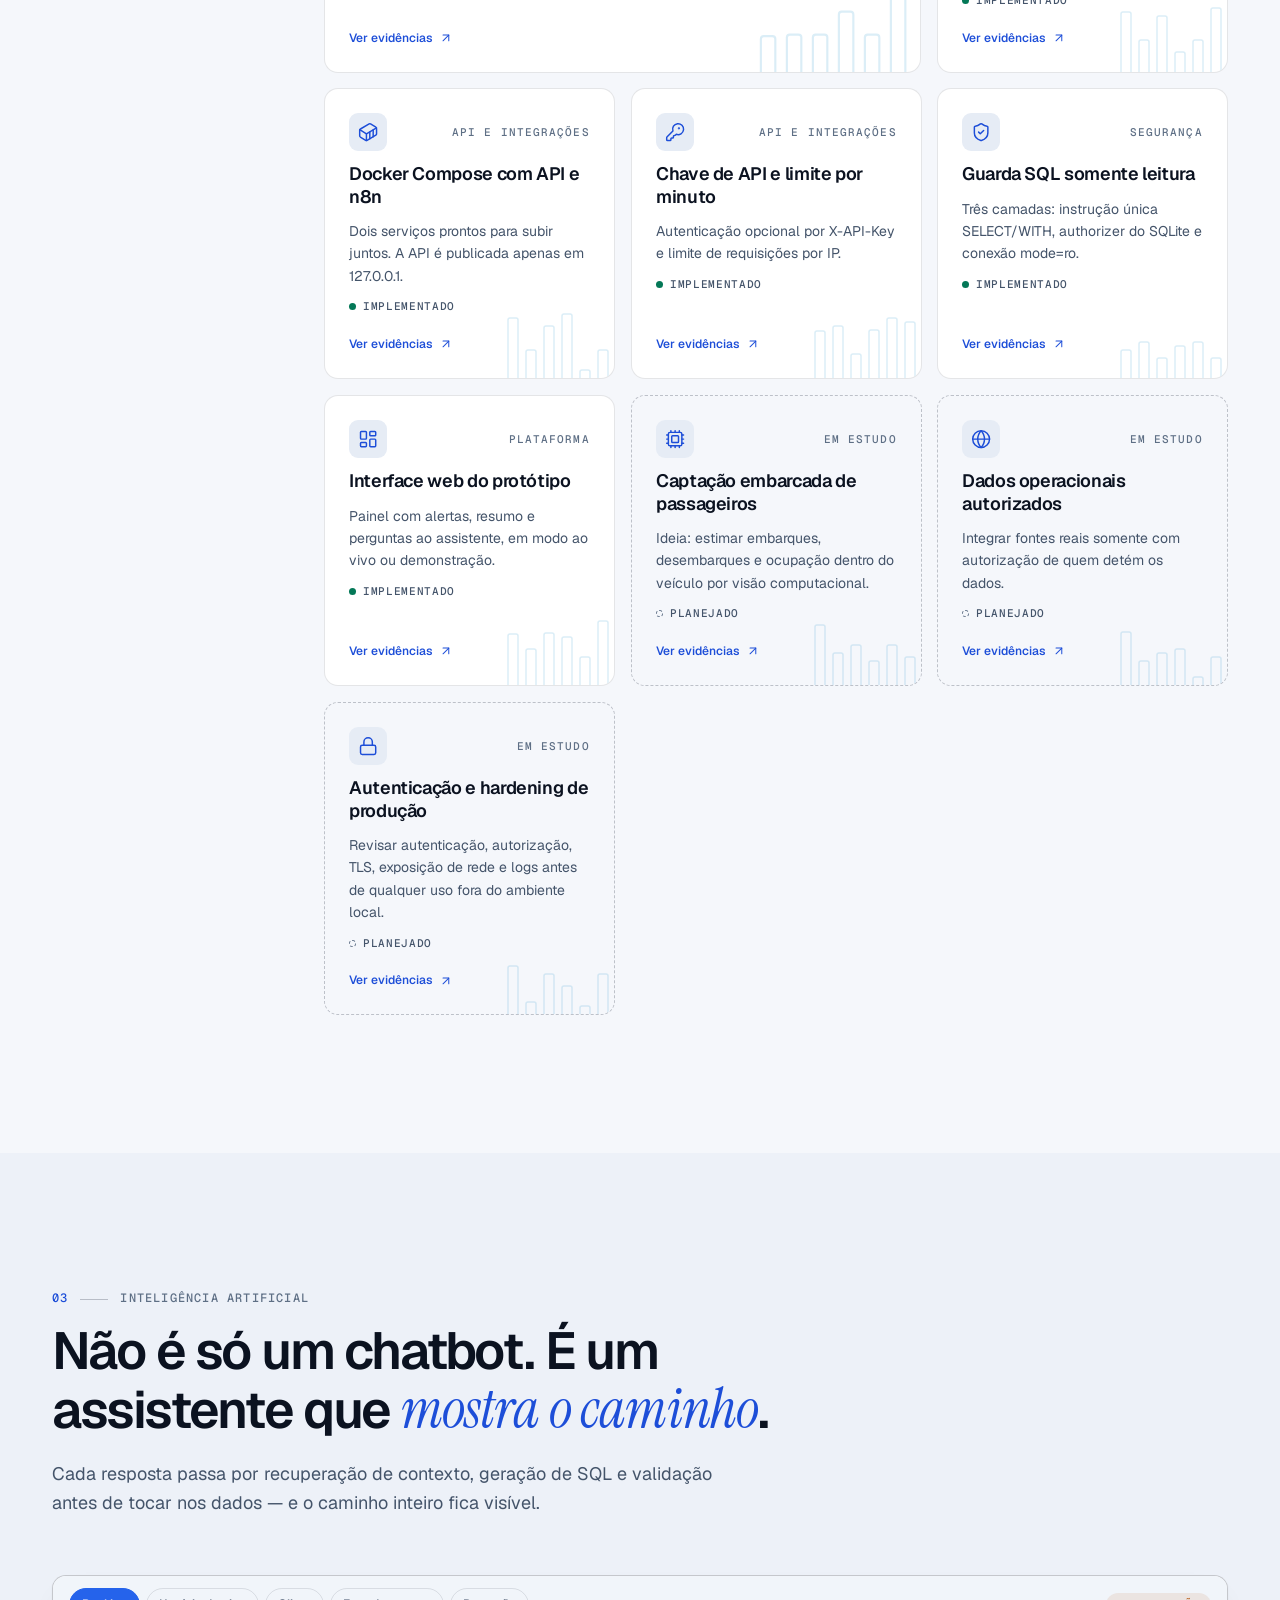
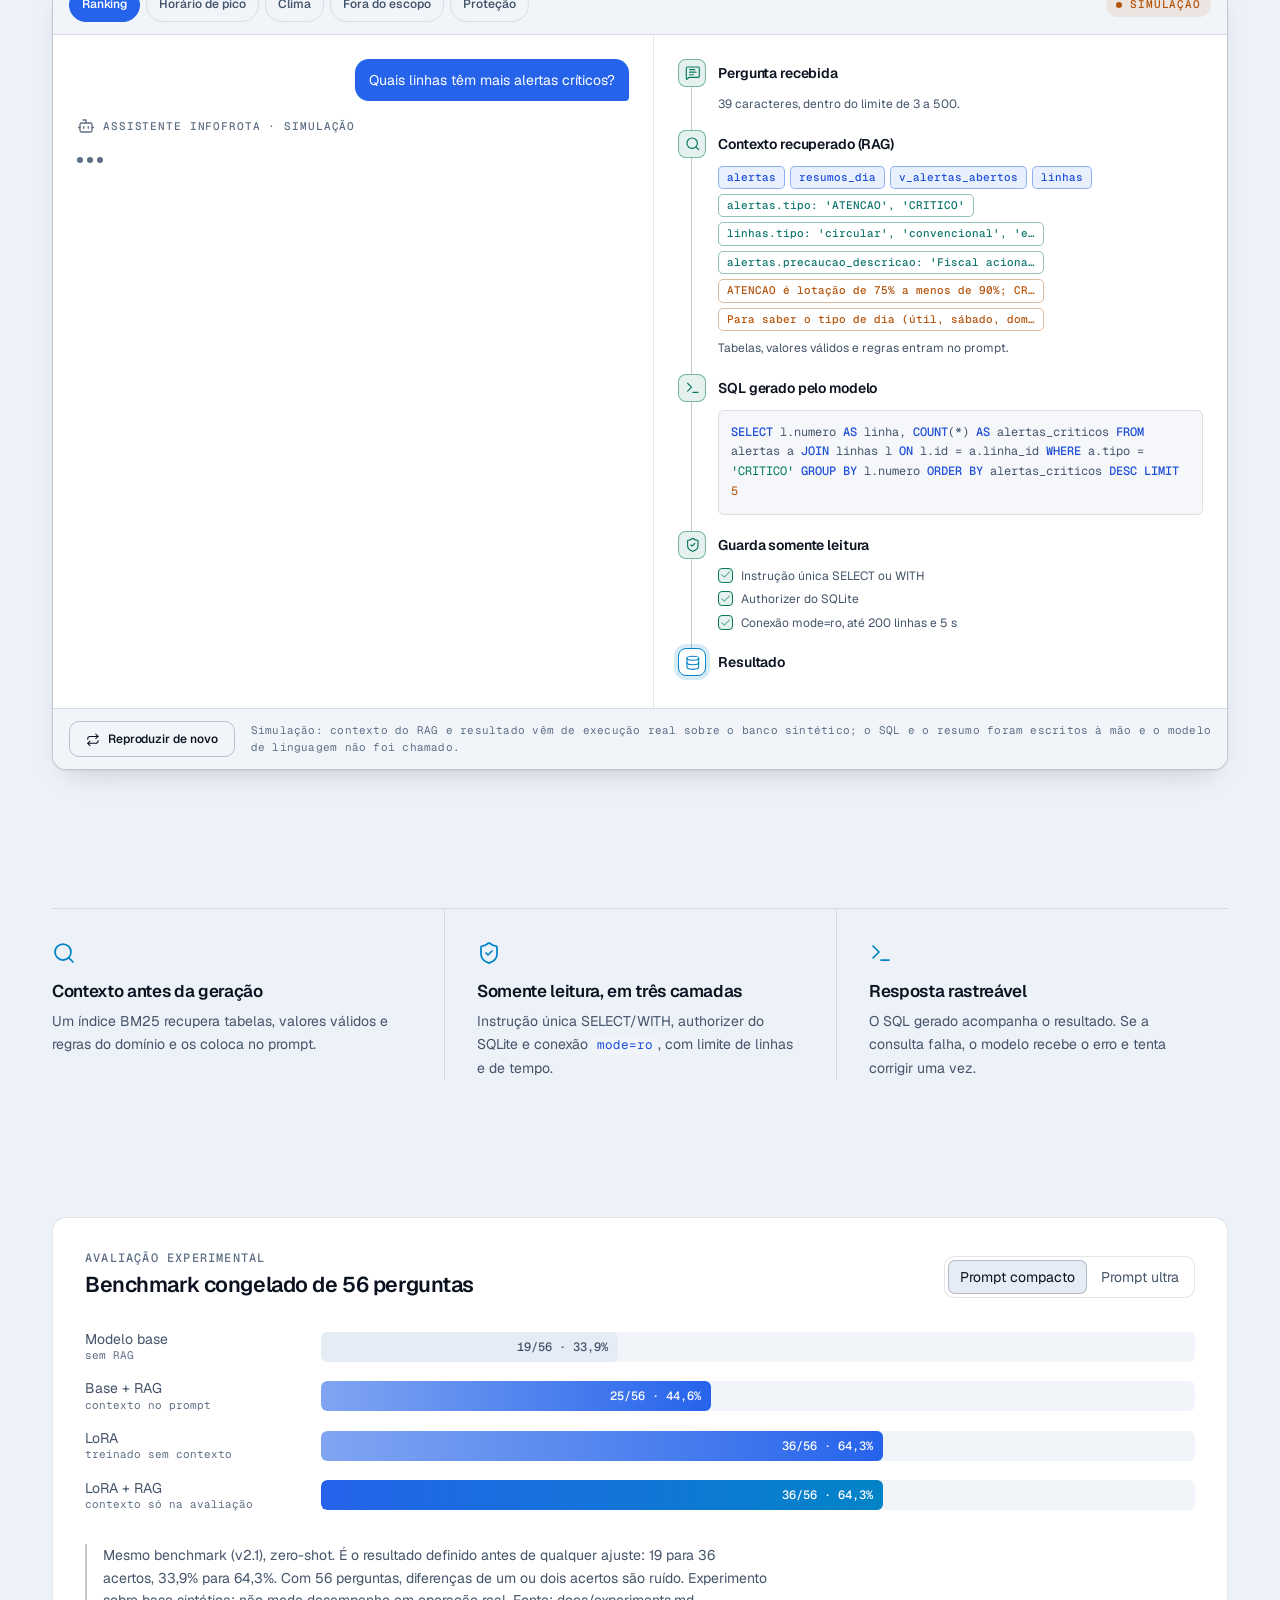
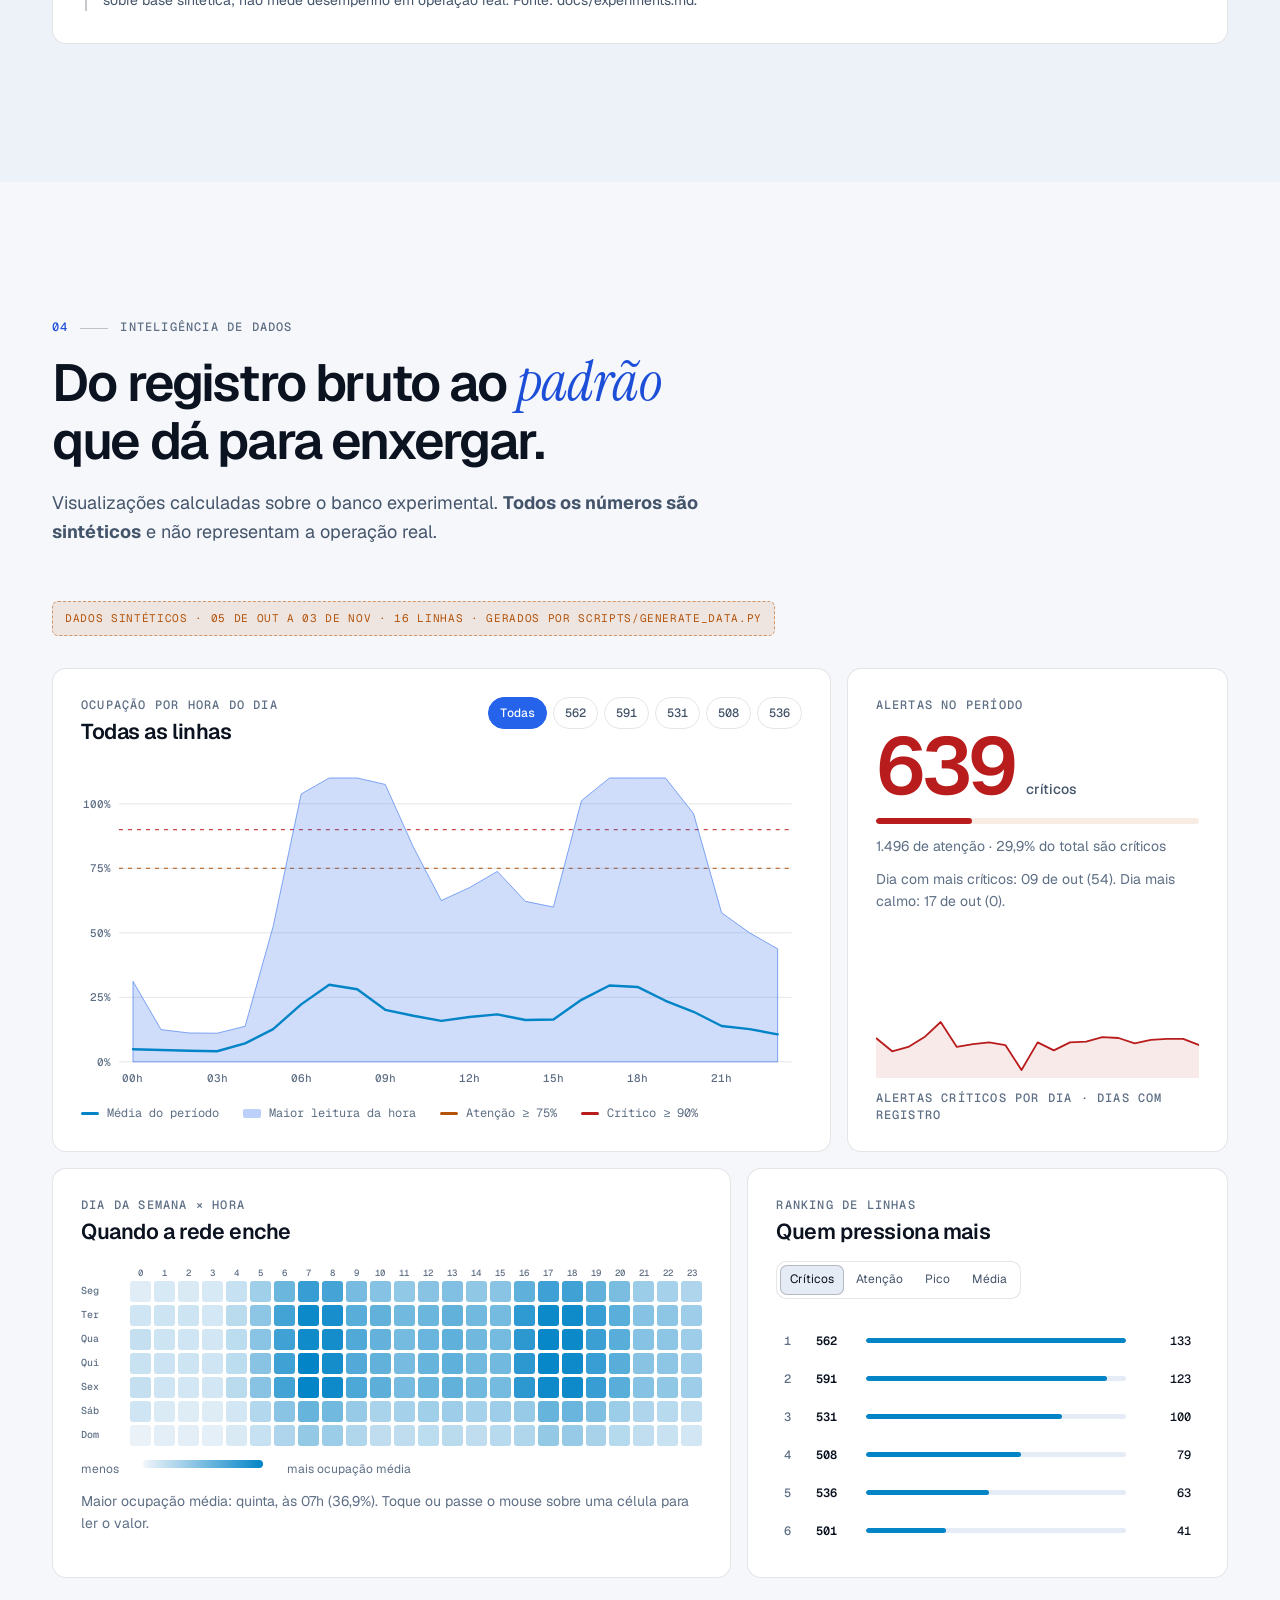
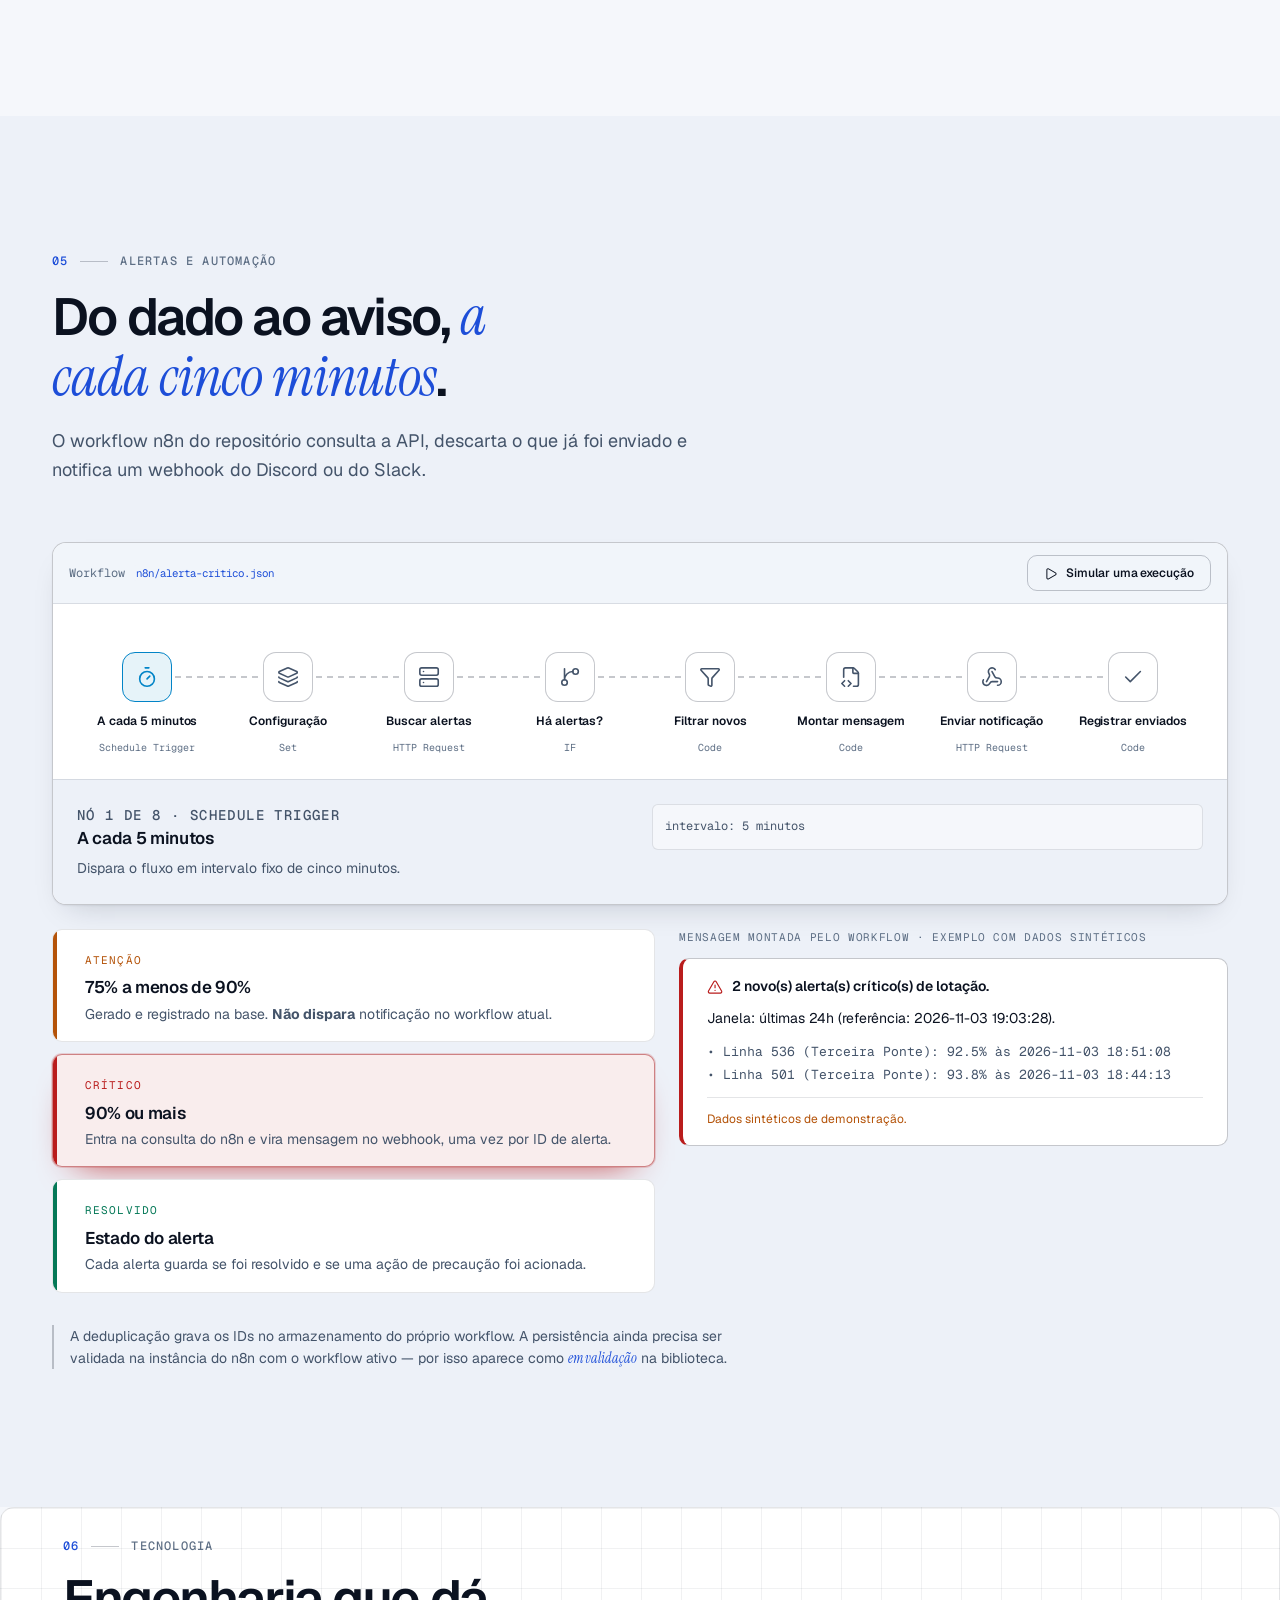
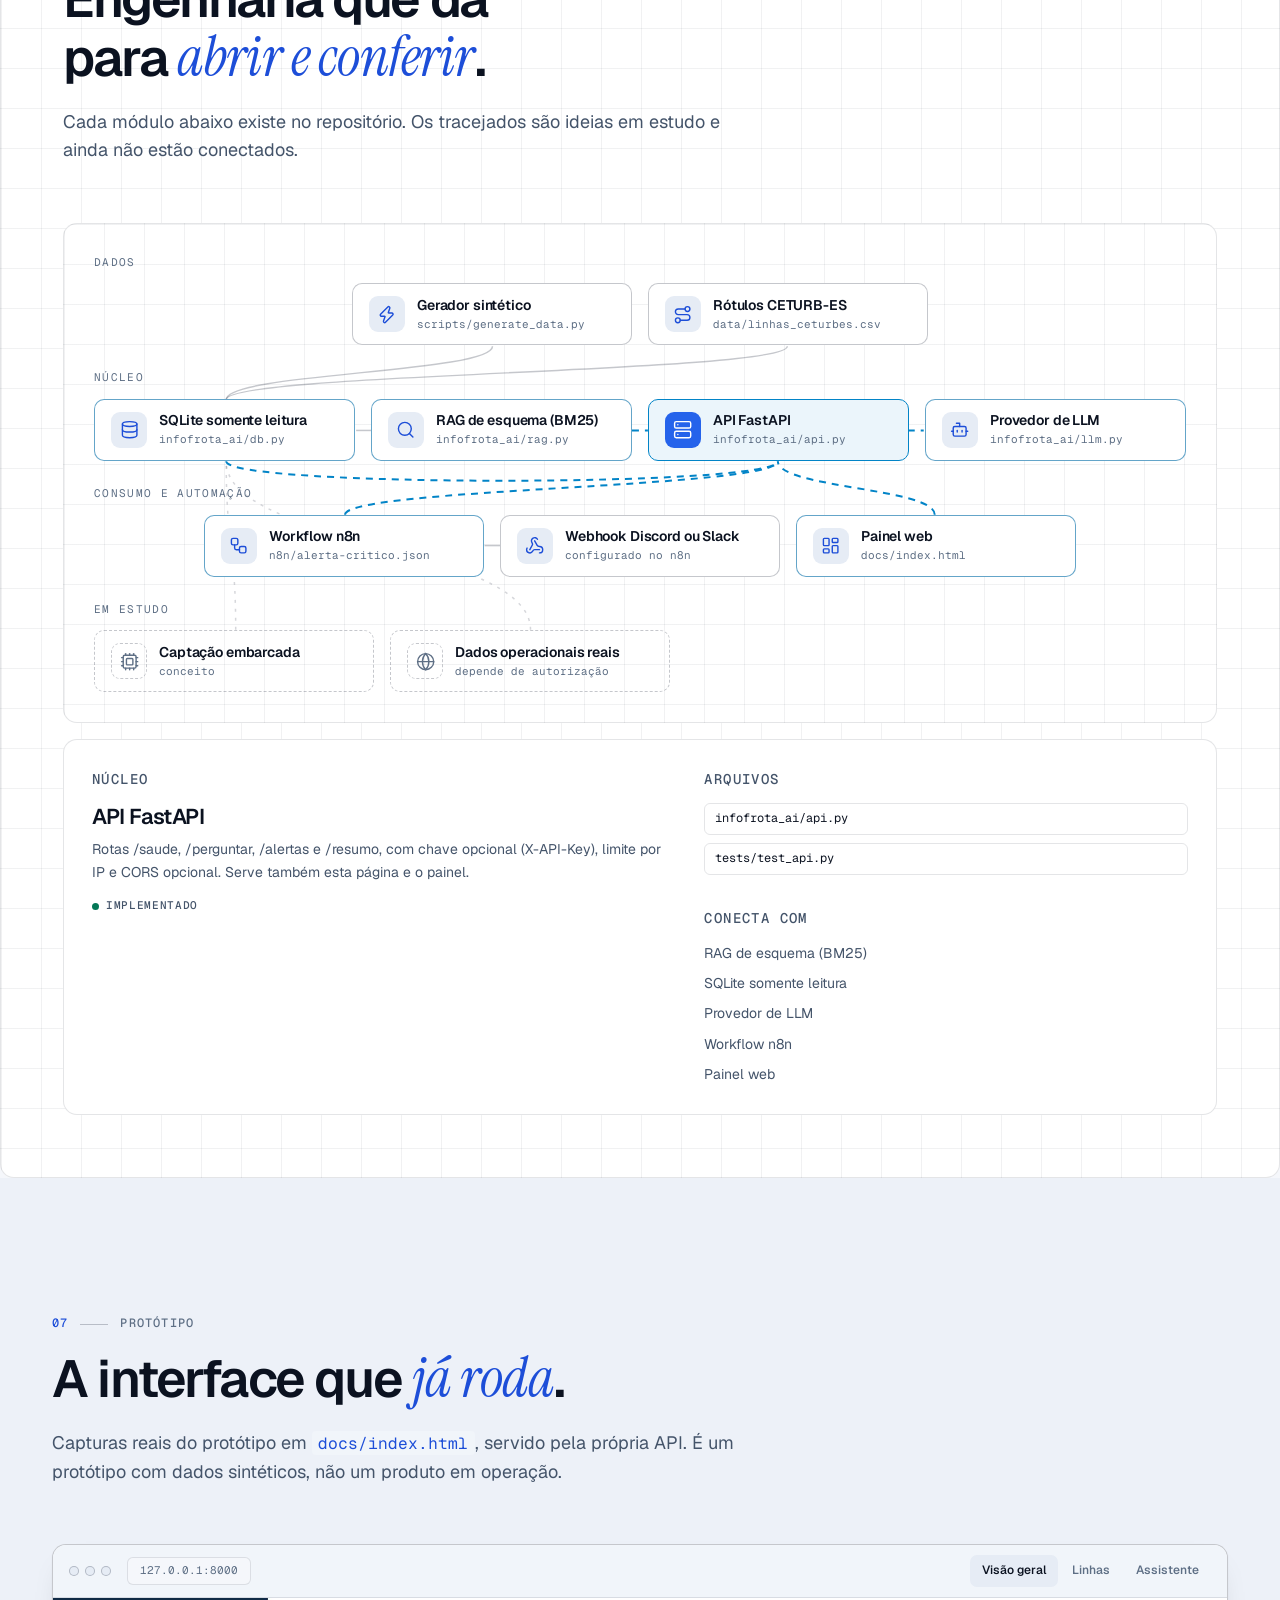
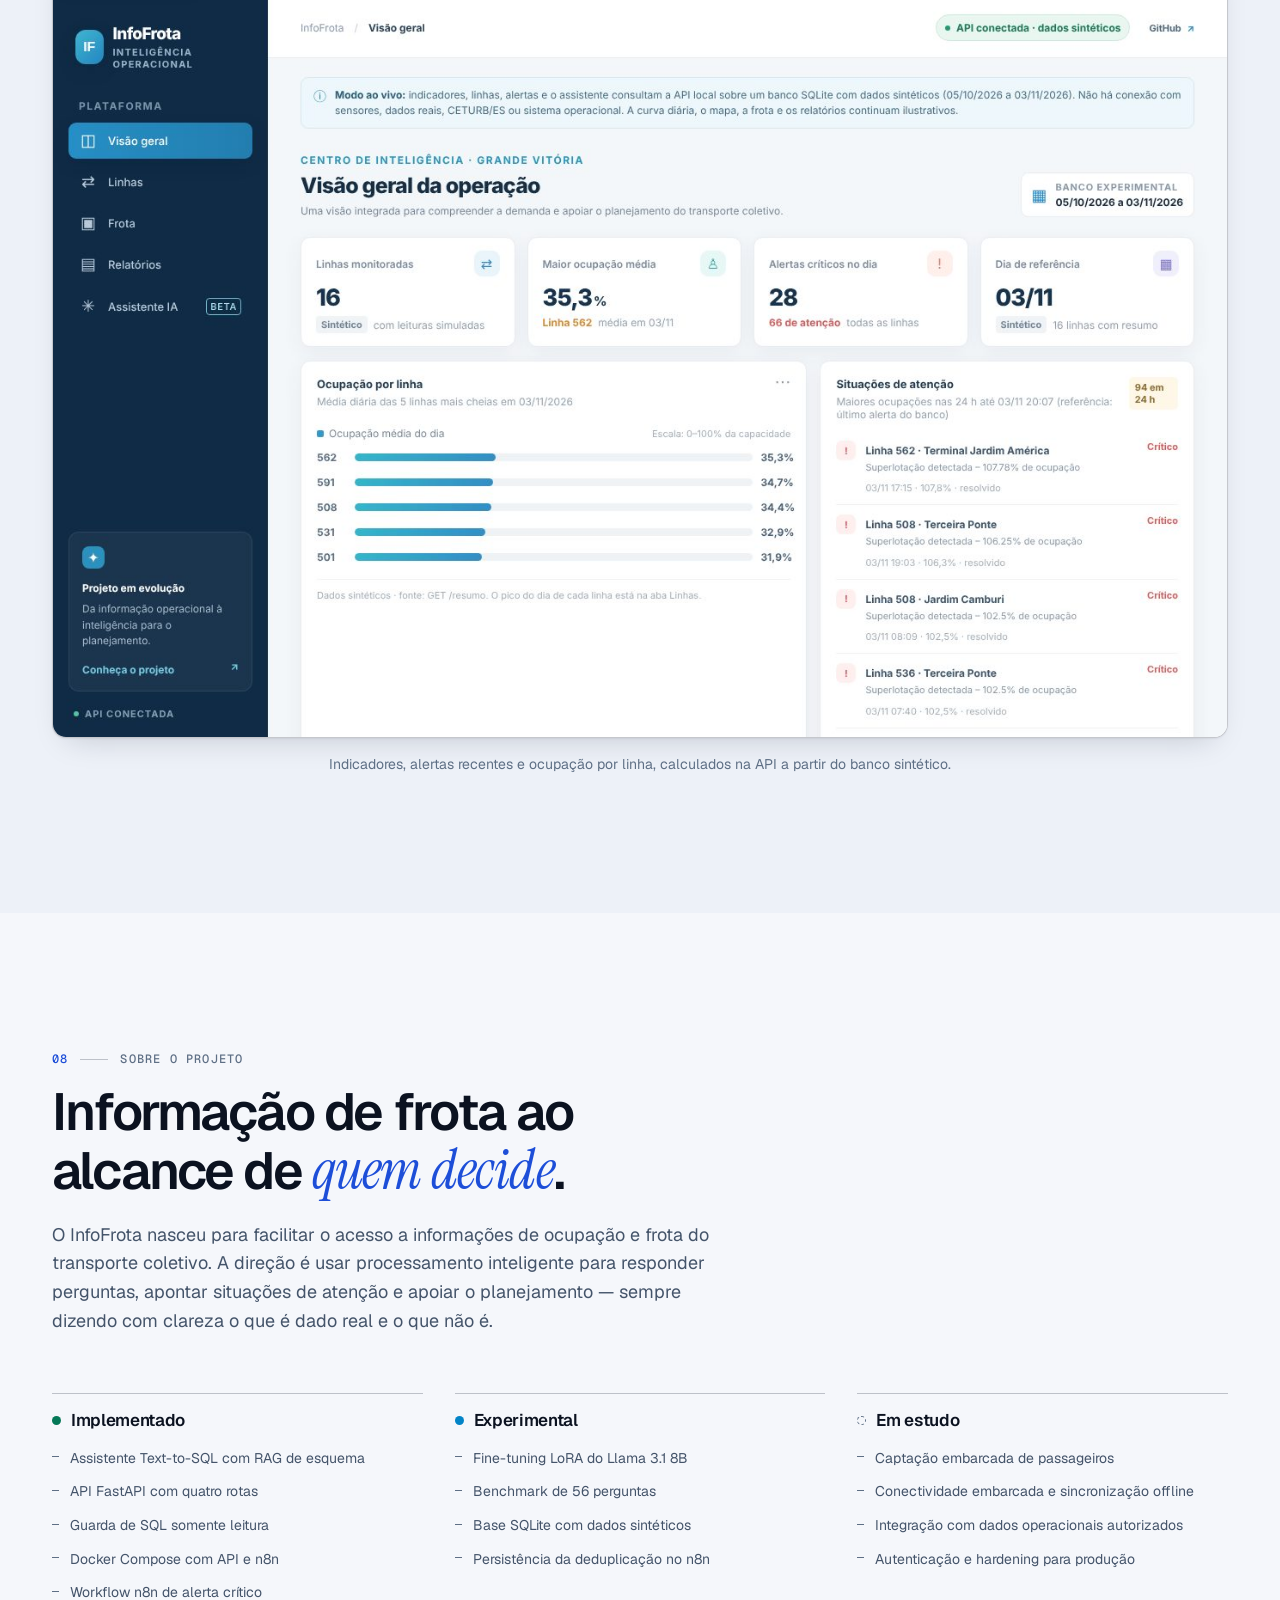
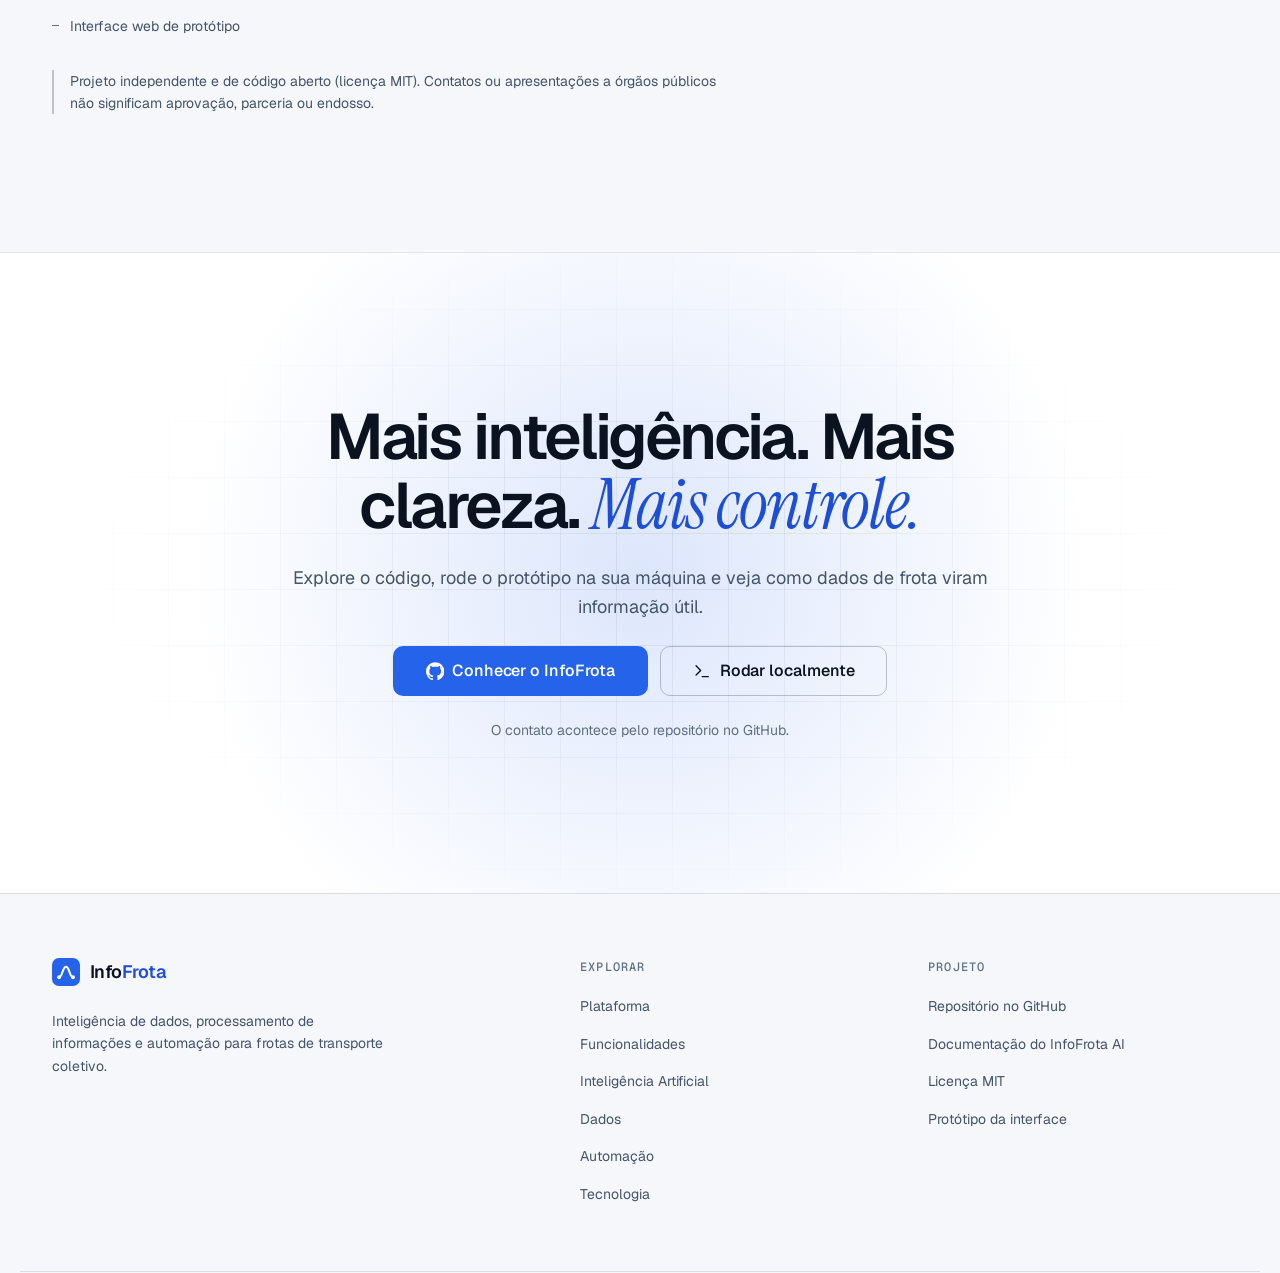
==== commit 63a04fb4: "teste de inteface melhorado" ====
--- a/docs/index.html
+++ b/docs/index.html
@@ -1,193 +1,518 @@
 <!doctype html>
-<html lang="pt-BR">
+<html lang="pt-BR" data-theme="dark">
 <head>
   <meta charset="utf-8">
   <meta name="viewport" content="width=device-width, initial-scale=1">
-  <meta name="theme-color" content="#102b46">
-  <meta name="description" content="InfoFrota — protótipo de uma plataforma de inteligência operacional para o transporte coletivo da Grande Vitória. Dados sintéticos; com a API local ativa, o painel e o assistente consultam o banco experimental.">
-  <title>InfoFrota | Inteligência operacional</title>
-  <link rel="stylesheet" href="assets/style.css">
+  <title>InfoFrota — Inteligência e tecnologia para frotas</title>
+  <meta name="description" content="Conheça o InfoFrota, um projeto de tecnologia voltado à inteligência de dados, processamento de informações e automação para frotas de transporte coletivo.">
+  <meta name="color-scheme" content="dark light">
+  <meta name="theme-color" content="#0B1220">
+  <meta name="infofrota-api" content="../">
+  <meta property="og:type" content="website">
+  <meta property="og:locale" content="pt_BR">
+  <meta property="og:title" content="InfoFrota — Inteligência e tecnologia para frotas">
+  <meta property="og:description" content="Dados de frota, RAG, Text-to-SQL e automação com n8n em um projeto independente e de código aberto. Protótipo com dados sintéticos.">
+  <meta property="og:image" content="assets/img/og.png">
+  <meta property="og:image:width" content="1200">
+  <meta property="og:image:height" content="630">
+  <meta name="twitter:card" content="summary_large_image">
+  <link rel="icon" href="assets/img/favicon.svg" type="image/svg+xml">
+  <link rel="preload" href="assets/fonts/geist-latin-wght-normal.woff2" as="font" type="font/woff2" crossorigin>
+  <link rel="preload" href="assets/fonts/instrument-serif-latin-400-italic.woff2" as="font" type="font/woff2" crossorigin>
+  <script>
+    /* Aplica o tema antes da primeira pintura (evita flash). Ordem: escolha salva > preferência do sistema. */
+    (function () {
+      document.documentElement.classList.add("js");
+      var t = "dark";
+      try { t = localStorage.getItem("infofrota-tema") || (matchMedia("(prefers-color-scheme: light)").matches ? "light" : "dark"); } catch (e) {}
+      document.documentElement.dataset.theme = t === "light" ? "light" : "dark";
+    })();
+  </script>
+  <link rel="stylesheet" href="assets/css/tokens.css">
+  <link rel="stylesheet" href="assets/css/base.css">
+  <link rel="stylesheet" href="assets/css/components.css">
+  <link rel="stylesheet" href="assets/css/sections.css">
 </head>
-<body data-mode="demo">
-  <a class="skip-link" href="#main">Pular para o conteúdo</a>
-  <div class="app-shell">
-    <aside class="sidebar" id="sidebar">
-      <a class="brand" href="#overview" aria-label="InfoFrota - Início">
-        <span class="brand-mark">IF</span>
-        <span class="brand-copy"><strong>InfoFrota</strong><small>INTELIGÊNCIA OPERACIONAL</small></span>
+<body>
+<svg xmlns="http://www.w3.org/2000/svg" width="0" height="0" style="position:absolute" aria-hidden="true" focusable="false">
+<symbol id="i-menu" viewBox="0 0 24 24"><path d="M4 5h16" /> <path d="M4 12h16" /> <path d="M4 19h16" /></symbol>
+<symbol id="i-x" viewBox="0 0 24 24"><path d="M18 6 6 18" /> <path d="m6 6 12 12" /></symbol>
+<symbol id="i-sun" viewBox="0 0 24 24"><circle cx="12" cy="12" r="4" /> <path d="M12 2v2" /> <path d="M12 20v2" /> <path d="m4.93 4.93 1.41 1.41" /> <path d="m17.66 17.66 1.41 1.41" /> <path d="M2 12h2" /> <path d="M20 12h2" /> <path d="m6.34 17.66-1.41 1.41" /> <path d="m19.07 4.93-1.41 1.41" /></symbol>
+<symbol id="i-moon" viewBox="0 0 24 24"><path d="M20.985 12.486a9 9 0 1 1-9.473-9.472c.405-.022.617.46.402.803a6 6 0 0 0 8.268 8.268c.344-.215.825-.004.803.401" /></symbol>
+<symbol id="i-arrow-right" viewBox="0 0 24 24"><path d="M5 12h14" /> <path d="m12 5 7 7-7 7" /></symbol>
+<symbol id="i-arrow-up-right" viewBox="0 0 24 24"><path d="M7 7h10v10" /> <path d="M7 17 17 7" /></symbol>
+<symbol id="i-message-square-text" viewBox="0 0 24 24"><path d="M22 17a2 2 0 0 1-2 2H6.828a2 2 0 0 0-1.414.586l-2.202 2.202A.71.71 0 0 1 2 21.286V5a2 2 0 0 1 2-2h16a2 2 0 0 1 2 2z" /> <path d="M7 11h10" /> <path d="M7 15h6" /> <path d="M7 7h8" /></symbol>
+<symbol id="i-database" viewBox="0 0 24 24"><ellipse cx="12" cy="5" rx="9" ry="3" /> <path d="M3 5V19A9 3 0 0 0 21 19V5" /> <path d="M3 12A9 3 0 0 0 21 12" /></symbol>
+<symbol id="i-search" viewBox="0 0 24 24"><path d="m21 21-4.34-4.34" /> <circle cx="11" cy="11" r="8" /></symbol>
+<symbol id="i-shield-check" viewBox="0 0 24 24"><path d="M20 13c0 5-3.5 7.5-7.66 8.95a1 1 0 0 1-.67-.01C7.5 20.5 4 18 4 13V6a1 1 0 0 1 1-1c2 0 4.5-1.2 6.24-2.72a1.17 1.17 0 0 1 1.52 0C14.51 3.81 17 5 19 5a1 1 0 0 1 1 1z" /> <path d="m9 12 2 2 4-4" /></symbol>
+<symbol id="i-bell" viewBox="0 0 24 24"><path d="M10.268 21a2 2 0 0 0 3.464 0" /> <path d="M3.262 15.326A1 1 0 0 0 4 17h16a1 1 0 0 0 .74-1.673C19.41 13.956 18 12.499 18 8A6 6 0 0 0 6 8c0 4.499-1.411 5.956-2.738 7.326" /></symbol>
+<symbol id="i-workflow" viewBox="0 0 24 24"><rect width="8" height="8" x="3" y="3" rx="2" /> <path d="M7 11v4a2 2 0 0 0 2 2h4" /> <rect width="8" height="8" x="13" y="13" rx="2" /></symbol>
+<symbol id="i-container" viewBox="0 0 24 24"><path d="M22 7.7c0-.6-.4-1.2-.8-1.5l-6.3-3.9a1.72 1.72 0 0 0-1.7 0l-10.3 6c-.5.2-.9.8-.9 1.4v6.6c0 .5.4 1.2.8 1.5l6.3 3.9a1.72 1.72 0 0 0 1.7 0l10.3-6c.5-.3.9-1 .9-1.5Z" /> <path d="M10 21.9V14L2.1 9.1" /> <path d="m10 14 11.9-6.9" /> <path d="M14 19.8v-8.1" /> <path d="M18 17.5V9.4" /></symbol>
+<symbol id="i-plug" viewBox="0 0 24 24"><path d="M12 22v-5" /> <path d="M15 8V2" /> <path d="M17 8a1 1 0 0 1 1 1v4a4 4 0 0 1-4 4h-4a4 4 0 0 1-4-4V9a1 1 0 0 1 1-1z" /> <path d="M9 8V2" /></symbol>
+<symbol id="i-server" viewBox="0 0 24 24"><rect width="20" height="8" x="2" y="2" rx="2" ry="2" /> <rect width="20" height="8" x="2" y="14" rx="2" ry="2" /> <line x1="6" x2="6.01" y1="6" y2="6" /> <line x1="6" x2="6.01" y1="18" y2="18" /></symbol>
+<symbol id="i-cpu" viewBox="0 0 24 24"><path d="M12 20v2" /> <path d="M12 2v2" /> <path d="M17 20v2" /> <path d="M17 2v2" /> <path d="M2 12h2" /> <path d="M2 17h2" /> <path d="M2 7h2" /> <path d="M20 12h2" /> <path d="M20 17h2" /> <path d="M20 7h2" /> <path d="M7 20v2" /> <path d="M7 2v2" /> <rect x="4" y="4" width="16" height="16" rx="2" /> <rect x="8" y="8" width="8" height="8" rx="1" /></symbol>
+<symbol id="i-chart-column" viewBox="0 0 24 24"><path d="M3 3v16a2 2 0 0 0 2 2h16" /> <path d="M18 17V9" /> <path d="M13 17V5" /> <path d="M8 17v-3" /></symbol>
+<symbol id="i-activity" viewBox="0 0 24 24"><path d="M22 12h-2.48a2 2 0 0 0-1.93 1.46l-2.35 8.36a.25.25 0 0 1-.48 0L9.24 2.18a.25.25 0 0 0-.48 0l-2.35 8.36A2 2 0 0 1 4.49 12H2" /></symbol>
+<symbol id="i-git-branch" viewBox="0 0 24 24"><path d="M15 6a9 9 0 0 0-9 9V3" /> <circle cx="18" cy="6" r="3" /> <circle cx="6" cy="18" r="3" /></symbol>
+<symbol id="i-check" viewBox="0 0 24 24"><path d="M20 6 9 17l-5-5" /></symbol>
+<symbol id="i-clock" viewBox="0 0 24 24"><circle cx="12" cy="12" r="10" /> <path d="M12 6v6l4 2" /></symbol>
+<symbol id="i-layers" viewBox="0 0 24 24"><path d="M12.83 2.18a2 2 0 0 0-1.66 0L2.6 6.08a1 1 0 0 0 0 1.83l8.58 3.91a2 2 0 0 0 1.66 0l8.58-3.9a1 1 0 0 0 0-1.83z" /> <path d="M2 12a1 1 0 0 0 .58.91l8.6 3.91a2 2 0 0 0 1.65 0l8.58-3.9A1 1 0 0 0 22 12" /> <path d="M2 17a1 1 0 0 0 .58.91l8.6 3.91a2 2 0 0 0 1.65 0l8.58-3.9A1 1 0 0 0 22 17" /></symbol>
+<symbol id="i-sparkles" viewBox="0 0 24 24"><path d="M11.017 2.814a1 1 0 0 1 1.966 0l1.051 5.558a2 2 0 0 0 1.594 1.594l5.558 1.051a1 1 0 0 1 0 1.966l-5.558 1.051a2 2 0 0 0-1.594 1.594l-1.051 5.558a1 1 0 0 1-1.966 0l-1.051-5.558a2 2 0 0 0-1.594-1.594l-5.558-1.051a1 1 0 0 1 0-1.966l5.558-1.051a2 2 0 0 0 1.594-1.594z" /> <path d="M20 2v4" /> <path d="M22 4h-4" /> <circle cx="4" cy="20" r="2" /></symbol>
+<symbol id="i-terminal" viewBox="0 0 24 24"><path d="M12 19h8" /> <path d="m4 17 6-6-6-6" /></symbol>
+<symbol id="i-route" viewBox="0 0 24 24"><circle cx="6" cy="19" r="3" /> <path d="M9 19h8.5a3.5 3.5 0 0 0 0-7h-11a3.5 3.5 0 0 1 0-7H15" /> <circle cx="18" cy="5" r="3" /></symbol>
+<symbol id="i-triangle-alert" viewBox="0 0 24 24"><path d="m21.73 18-8-14a2 2 0 0 0-3.48 0l-8 14A2 2 0 0 0 4 21h16a2 2 0 0 0 1.73-3" /> <path d="M12 9v4" /> <path d="M12 17h.01" /></symbol>
+<symbol id="i-play" viewBox="0 0 24 24"><path d="M5 5a2 2 0 0 1 3.008-1.728l11.997 6.998a2 2 0 0 1 .003 3.458l-12 7A2 2 0 0 1 5 19z" /></symbol>
+<symbol id="i-file-code-2" viewBox="0 0 24 24"><path d="M4 12.15V4a2 2 0 0 1 2-2h8a2.4 2.4 0 0 1 1.706.706l3.588 3.588A2.4 2.4 0 0 1 20 8v12a2 2 0 0 1-2 2h-3.35" /> <path d="M14 2v5a1 1 0 0 0 1 1h5" /> <path d="m5 16-3 3 3 3" /> <path d="m9 22 3-3-3-3" /></symbol>
+<symbol id="i-lock" viewBox="0 0 24 24"><rect width="18" height="11" x="3" y="11" rx="2" ry="2" /> <path d="M7 11V7a5 5 0 0 1 10 0v4" /></symbol>
+<symbol id="i-key-round" viewBox="0 0 24 24"><path d="M2.586 17.414A2 2 0 0 0 2 18.828V21a1 1 0 0 0 1 1h3a1 1 0 0 0 1-1v-1a1 1 0 0 1 1-1h1a1 1 0 0 0 1-1v-1a1 1 0 0 1 1-1h.172a2 2 0 0 0 1.414-.586l.814-.814a6.5 6.5 0 1 0-4-4z" /> <circle cx="16.5" cy="7.5" r=".5" fill="currentColor" /></symbol>
+<symbol id="i-flask-conical" viewBox="0 0 24 24"><path d="M14 2v6a2 2 0 0 0 .245.96l5.51 10.08A2 2 0 0 1 18 22H6a2 2 0 0 1-1.755-2.96l5.51-10.08A2 2 0 0 0 10 8V2" /> <path d="M6.453 15h11.094" /> <path d="M8.5 2h7" /></symbol>
+<symbol id="i-webhook" viewBox="0 0 24 24"><path d="M18 16.98h-5.99c-1.1 0-1.95.94-2.48 1.9A4 4 0 0 1 2 17c.01-.7.2-1.4.57-2" /> <path d="m6 17 3.13-5.78c.53-.97.1-2.18-.5-3.1a4 4 0 1 1 6.89-4.06" /> <path d="m12 6 3.13 5.73C15.66 12.7 16.9 13 18 13a4 4 0 0 1 0 8" /></symbol>
+<symbol id="i-timer" viewBox="0 0 24 24"><line x1="10" x2="14" y1="2" y2="2" /> <line x1="12" x2="15" y1="14" y2="11" /> <circle cx="12" cy="14" r="8" /></symbol>
+<symbol id="i-globe" viewBox="0 0 24 24"><circle cx="12" cy="12" r="10" /> <path d="M12 2a14.5 14.5 0 0 0 0 20 14.5 14.5 0 0 0 0-20" /> <path d="M2 12h20" /></symbol>
+<symbol id="i-layout-dashboard" viewBox="0 0 24 24"><rect width="7" height="9" x="3" y="3" rx="1" /> <rect width="7" height="5" x="14" y="3" rx="1" /> <rect width="7" height="9" x="14" y="12" rx="1" /> <rect width="7" height="5" x="3" y="16" rx="1" /></symbol>
+<symbol id="i-zap" viewBox="0 0 24 24"><path d="M15.914 4a1.5 1.5 0 00-2.474-1.561l-9 9A1.5 1.5 0 005.5 14h4.002a.5.5 0 01.471.666L8.086 20a1.5 1.5 0 002.475 1.56l9-9A1.5 1.5 0 0018.5 10h-3.997a.5.5 0 01-.472-.667z" /></symbol>
+<symbol id="i-bot" viewBox="0 0 24 24"><path d="M12 8V4H8" /> <rect width="16" height="12" x="4" y="8" rx="2" /> <path d="M2 14h2" /> <path d="M20 14h2" /> <path d="M15 13v2" /> <path d="M9 13v2" /></symbol>
+<symbol id="i-repeat" viewBox="0 0 24 24"><path d="m17 2 4 4-4 4" /> <path d="M3 11v-1a4 4 0 0 1 4-4h14" /> <path d="m7 22-4-4 4-4" /> <path d="M21 13v1a4 4 0 0 1-4 4H3" /></symbol>
+<symbol id="i-filter" viewBox="0 0 24 24"><path d="M10 20a1 1 0 0 0 .553.895l2 1A1 1 0 0 0 14 21v-7a2 2 0 0 1 .517-1.341L21.74 4.67A1 1 0 0 0 21 3H3a1 1 0 0 0-.742 1.67l7.225 7.989A2 2 0 0 1 10 14z" /></symbol>
+<symbol id="i-chevron-down" viewBox="0 0 24 24"><path d="m6 9 6 6 6-6" /></symbol>
+<symbol id="i-github" viewBox="0 0 24 24"><path fill="currentColor" stroke="none" d="M12 .297c-6.63 0-12 5.373-12 12 0 5.303 3.438 9.8 8.205 11.385.6.113.82-.258.82-.577 0-.285-.01-1.04-.015-2.04-3.338.724-4.042-1.61-4.042-1.61C4.422 18.07 3.633 17.7 3.633 17.7c-1.087-.744.084-.729.084-.729 1.205.084 1.838 1.236 1.838 1.236 1.07 1.835 2.809 1.305 3.495.998.108-.776.417-1.305.76-1.605-2.665-.3-5.466-1.332-5.466-5.93 0-1.31.465-2.38 1.235-3.22-.135-.303-.54-1.523.105-3.176 0 0 1.005-.322 3.3 1.23.96-.267 1.98-.399 3-.405 1.02.006 2.04.138 3 .405 2.28-1.552 3.285-1.23 3.285-1.23.645 1.653.24 2.873.12 3.176.765.84 1.23 1.91 1.23 3.22 0 4.61-2.805 5.625-5.475 5.921.42.36.81 1.096.81 2.22 0 1.606-.015 2.896-.015 3.286 0 .315.21.69.825.57C20.565 22.092 24 17.592 24 12.297c0-6.627-5.373-12-12-12"/></symbol>
+</svg>
+<a class="skip" href="#conteudo">Pular para o conteúdo</a>
+
+<header class="nav" id="nav">
+  <div class="wrap nav__bar">
+    <a class="brand" href="#inicio" aria-label="InfoFrota — início">
+      <svg class="brand__mark" viewBox="0 0 32 32" aria-hidden="true"><rect width="32" height="32" rx="8" fill="var(--accent)"/><path d="M8 22c4 0 4-12 8-12s4 12 8 12" fill="none" stroke="#fff" stroke-width="2.4" stroke-linecap="round"/><circle cx="8" cy="22" r="2.2" fill="#fff"/><circle cx="24" cy="22" r="2.2" fill="#fff"/></svg>
+      <span class="brand__name">Info<b>Frota</b></span>
+    </a>
+    <nav class="nav__links" id="navLinks" aria-label="Principal">
+      <a href="#plataforma">Plataforma</a>
+      <a href="#funcionalidades">Funcionalidades</a>
+      <a href="#ia">Inteligência Artificial</a>
+      <a href="#dados">Dados</a>
+      <a href="#automacao">Automação</a>
+      <a href="#tecnologia">Tecnologia</a>
+      <a href="#sobre">Sobre</a>
+    </nav>
+    <div class="nav__actions">
+      <button class="iconbtn" id="themeToggle" type="button" aria-label="Alternar tema claro e escuro" aria-pressed="false">
+        <svg class="icon icon--moon" aria-hidden="true"><use href="#i-moon"/></svg>
+        <svg class="icon icon--sun" aria-hidden="true"><use href="#i-sun"/></svg>
+      </button>
+      <a class="btn btn--sm btn--ghost nav__gh" href="https://github.com/David-Evora/InfoFrota" target="_blank" rel="noopener">
+        <svg class="icon" aria-hidden="true"><use href="#i-github"/></svg><span>GitHub</span>
       </a>
-      <div class="side-caption">PLATAFORMA</div>
-      <nav class="navigation" aria-label="Navegação principal">
-        <button class="nav-item active" data-view="overview" aria-current="page"><span class="nav-icon" aria-hidden="true">◫</span><span>Visão geral</span></button>
-        <button class="nav-item" data-view="lines"><span class="nav-icon" aria-hidden="true">⇄</span><span>Linhas</span></button>
-        <button class="nav-item" data-view="fleet"><span class="nav-icon" aria-hidden="true">▣</span><span>Frota</span></button>
-        <button class="nav-item" data-view="reports"><span class="nav-icon" aria-hidden="true">▤</span><span>Relatórios</span></button>
-        <button class="nav-item" data-view="assistant"><span class="nav-icon" aria-hidden="true">✳</span><span>Assistente IA</span><span class="nav-tag">BETA</span></button>
-      </nav>
-      <div class="sidebar-bottom">
-        <div class="project-card">
-          <span class="project-card-icon" aria-hidden="true">✦</span>
-          <strong>Projeto em evolução</strong>
-          <p>Da informação operacional à inteligência para o planejamento.</p>
-          <a href="https://github.com/David-Evora/InfoFrota#readme" target="_blank" rel="noreferrer">Conheça o projeto <span aria-hidden="true">↗</span></a>
-        </div>
-        <div class="sidebar-foot"><span class="foot-dot" id="modeDot"></span><span id="modeFoot">DEMONSTRAÇÃO ESTÁTICA</span></div>
-      </div>
-    </aside>
-
-    <main class="main-area" id="main" tabindex="-1">
-      <header class="topbar">
-        <button class="mobile-menu" id="mobileMenu" aria-label="Abrir menu" aria-controls="sidebar" aria-expanded="false">☰</button>
-        <div class="breadcrumb"><span>InfoFrota</span><b>/</b><strong id="breadcrumbCurrent">Visão geral</strong></div>
-        <div class="topbar-right">
-          <span class="demo-pill" id="modePill"><i></i><span id="modePillText">Dados demonstrativos</span></span>
-          <a class="github-link" href="https://github.com/David-Evora/InfoFrota" target="_blank" rel="noreferrer">GitHub <span aria-hidden="true">↗</span></a>
-        </div>
-      </header>
-
-      <div class="demo-notice" id="modeNotice" role="note"><span class="notice-icon" aria-hidden="true">ⓘ</span><span id="modeNoticeText"><strong>Ambiente demonstrativo:</strong> todos os números, veículos, alertas, gráficos e posições desta página são fictícios. Não há conexão com sensores, dados reais, CETURB/ES ou banco operacional.</span></div>
-
-      <section class="view active" id="view-overview">
-        <div class="page-heading">
-          <div><div class="eyebrow">CENTRO DE INTELIGÊNCIA · GRANDE VITÓRIA</div><h1>Visão geral da operação</h1><p>Uma visão integrada para compreender a demanda e apoiar o planejamento do transporte coletivo.</p></div>
-          <div class="heading-date"><span class="calendar-icon" aria-hidden="true">▦</span><span><small id="headingDateLabel">AMBIENTE DE EXEMPLO</small><strong id="headingDateValue">Dia útil · Simulação</strong></span></div>
-        </div>
-        <div class="kpi-grid">
-          <article class="kpi-card"><div class="kpi-top"><span class="kpi-label">Veículos no cenário</span><span class="kpi-icon blue" aria-hidden="true">▣</span></div><div class="kpi-value">42</div><div class="kpi-foot"><span class="neutral-tag">Exemplo</span><span>Frota ilustrativa</span></div></article>
-          <article class="kpi-card"><div class="kpi-top"><span class="kpi-label">Ocupação média</span><span class="kpi-icon aqua" aria-hidden="true">♙</span></div><div class="kpi-value">76<span class="unit">%</span></div><div class="kpi-foot"><span class="orange-text">Demanda elevada</span><span>Indicador fictício</span></div></article>
-          <article class="kpi-card"><div class="kpi-top"><span class="kpi-label">Alertas do cenário</span><span class="kpi-icon coral" aria-hidden="true">!</span></div><div class="kpi-value">08</div><div class="kpi-foot"><span class="red-text">02 críticos</span><span>Ocorrências simuladas</span></div></article>
-          <article class="kpi-card"><div class="kpi-top"><span class="kpi-label">Linhas monitoradas</span><span class="kpi-icon violet" aria-hidden="true">⇄</span></div><div class="kpi-value">07</div><div class="kpi-foot"><span class="neutral-tag">Recorte de exemplo</span><span>Não operacional</span></div></article>
-        </div>
-
-        <div class="content-grid overview-grid">
-          <article class="panel occupancy-panel">
-            <div class="panel-head"><div><h2>Ocupação por linha</h2><p id="barsSub">Percentual ilustrativo de ocupação média</p></div><span class="panel-menu" aria-hidden="true">⋯</span></div>
-            <div class="chart-legend"><span><i class="legend-blue"></i><span id="barsLegend">Ocupação simulada</span></span><span class="legend-note" id="barsScale">Capacidade de referência: 100%</span></div>
-            <div class="bar-chart" id="overviewBars">
-              <div class="bar-row"><span class="bar-name">501</span><div class="bar-track"><i style="width:62%"></i></div><b>62%</b></div>
-              <div class="bar-row"><span class="bar-name">591</span><div class="bar-track"><i class="high" style="width:92%"></i></div><b>92%</b></div>
-              <div class="bar-row"><span class="bar-name">531</span><div class="bar-track"><i style="width:71%"></i></div><b>71%</b></div>
-              <div class="bar-row"><span class="bar-name">508</span><div class="bar-track"><i style="width:54%"></i></div><b>54%</b></div>
-              <div class="bar-row"><span class="bar-name">562</span><div class="bar-track"><i class="high" style="width:87%"></i></div><b>87%</b></div>
-              <div class="bar-row"><span class="bar-name">901</span><div class="bar-track"><i style="width:66%"></i></div><b>66%</b></div>
-            </div>
-            <div class="panel-footnote" id="barsNote">Valores fictícios para demonstrar a leitura comparativa entre linhas.</div>
+      <a class="btn btn--sm btn--primary nav__cta" href="#contato">Contato</a>
+      <button class="iconbtn nav__burger" id="navBurger" type="button" aria-label="Abrir menu" aria-expanded="false" aria-controls="navLinks">
+        <svg class="icon icon--open" aria-hidden="true"><use href="#i-menu"/></svg>
+        <svg class="icon icon--close" aria-hidden="true"><use href="#i-x"/></svg>
+      </button>
+    </div>
+  </div>
+</header>
+
+<main id="conteudo">
+
+  <!-- 1 · HERO -->
+  <section class="hero" id="inicio" aria-labelledby="hero-title">
+    <div class="hero__grid" aria-hidden="true"></div>
+    <div class="wrap hero__inner">
+      <div class="hero__copy">
+        <p class="eyebrow reveal"><span class="live-dot" aria-hidden="true"></span>Projeto independente · Grande Vitória · em desenvolvimento</p>
+        <h1 class="display reveal" id="hero-title">Transforme dados de frota em <em>inteligência</em>.</h1>
+        <p class="lead reveal">Um projeto que conecta dados operacionais, recuperação de contexto e modelos de linguagem para tornar a informação do transporte coletivo mais fácil de consultar e de entender.</p>
+        <div class="actions reveal">
+          <a class="btn btn--primary btn--lg" href="#plataforma">Conheça a plataforma<svg class="icon" aria-hidden="true"><use href="#i-arrow-right"/></svg></a>
+          <a class="btn btn--ghost btn--lg" href="#funcionalidades">Explore as funcionalidades</a>
+        </div>
+        <ul class="hero__facts reveal" aria-label="Estado do projeto">
+          <li><span>Protótipo funcional</span></li>
+          <li><span>Dados sintéticos</span></li>
+          <li><span>Código aberto · MIT</span></li>
+        </ul>
+      </div>
+
+      <div class="stage" id="stage" role="group" aria-label="Composição ilustrativa: rede de linhas, ocupação, alerta e pergunta ao assistente">
+        <div class="stage__layer stage__layer--map" data-depth="6">
+          <svg viewBox="0 0 640 520" aria-hidden="true" focusable="false">
+            <defs>
+              <linearGradient id="r1" x1="0" x2="1"><stop offset="0" stop-color="var(--accent-2)"/><stop offset="1" stop-color="var(--accent-text)"/></linearGradient>
+            </defs>
+            <g class="net__faint">
+              <path d="M30 400 C150 380 210 300 320 290 S520 330 620 250"/>
+              <path d="M60 120 C140 160 230 150 300 210 S470 400 610 430"/>
+              <path d="M120 40 L190 190 L260 330 L300 500"/>
+              <path d="M10 250 L200 250 L330 160 L470 160 L620 90"/>
+            </g>
+            <path id="route-a" class="net__route net__route--a" d="M40 410 C130 330 210 340 290 270 S440 150 600 120"/>
+            <path id="route-b" class="net__route net__route--b" d="M70 100 C150 170 230 190 310 250 S470 380 590 440"/>
+            <path id="route-c" class="net__route net__route--c" d="M140 480 C190 400 230 320 310 250 S400 110 440 40"/>
+            <g class="net__stops">
+              <circle cx="40" cy="410" r="5"/><circle cx="160" cy="338" r="4"/><circle cx="290" cy="270" r="7" class="hub"/><circle cx="430" cy="170" r="4"/><circle cx="600" cy="120" r="5"/>
+              <circle cx="70" cy="100" r="5"/><circle cx="188" cy="178" r="4"/><circle cx="410" cy="330" r="4"/><circle cx="590" cy="440" r="5"/>
+              <circle cx="140" cy="480" r="5"/><circle cx="440" cy="40" r="5"/>
+            </g>
+          </svg>
+        </div>
+
+        <div class="panel stage__panel stage__panel--occ" data-depth="14">
+          <div class="panel__head"><span class="mono">Ocupação no pico</span><span class="tag tag--synthetic">sintético</span></div>
+          <ul class="bars" id="heroBars" aria-label="Ocupação média por linha"></ul>
+        </div>
+
+        <div class="panel stage__panel stage__panel--alert" data-depth="20" id="heroAlert">
+          <div class="alert-chip"><svg class="icon" aria-hidden="true"><use href="#i-triangle-alert"/></svg><div><b id="heroAlertTitle">Alerta crítico</b><span class="mono" id="heroAlertMeta"></span></div></div>
+        </div>
+
+        <div class="panel stage__panel stage__panel--ai" data-depth="10">
+          <div class="panel__head"><span class="mono">Pergunte em português</span><svg class="icon" aria-hidden="true"><use href="#i-sparkles"/></svg></div>
+          <p class="typed" id="heroTyped" aria-live="off"><span id="heroTypedText"></span><i class="caret" aria-hidden="true"></i></p>
+          <pre class="miniSql mono" id="heroSql" aria-hidden="true"></pre>
+        </div>
+
+        <p class="stage__tag mono">Ilustrativo · dados sintéticos · sem GPS</p>
+      </div>
+    </div>
+    <a class="scrollcue" href="#plataforma" aria-label="Rolar para a próxima seção"><svg class="icon" aria-hidden="true"><use href="#i-chevron-down"/></svg></a>
+  </section>
+
+  <!-- 2 · INTRODUÇÃO -->
+  <section class="section intro" id="plataforma" aria-labelledby="intro-title">
+    <div class="wrap">
+      <header class="sec-head">
+        <p class="eyebrow reveal"><span class="idx">01</span>O problema</p>
+        <h2 class="h2 reveal" id="intro-title">Dados de transporte existem aos montes. <em>Entendê-los</em> é a parte difícil.</h2>
+      </header>
+
+      <div class="intro__grid">
+        <ol class="steps" id="introSteps">
+          <li class="step is-active" data-step="0">
+            <span class="step__n mono">01</span>
+            <h3>Registros soltos</h3>
+            <p>Ocupação, linhas, paradas, horários e clima vivem em tabelas diferentes. Cada pergunta vira uma consulta escrita à mão, por quem conhece o esquema.</p>
+          </li>
+          <li class="step" data-step="1">
+            <span class="step__n mono">02</span>
+            <h3>Contexto recuperado</h3>
+            <p>O InfoFrota busca só o que importa para a pergunta — tabelas, valores válidos e regras do domínio — para o modelo não adivinhar nomes de colunas.</p>
+          </li>
+          <li class="step" data-step="2">
+            <span class="step__n mono">03</span>
+            <h3>Informação acionável</h3>
+            <p>A pergunta em português vira uma consulta validada, somente leitura. O resultado volta como tabela, resumo ou alerta que alguém pode usar.</p>
+          </li>
+        </ol>
+
+        <figure class="intro__visual">
+          <svg id="introViz" viewBox="0 0 520 400" role="img" aria-label="Registros dispersos que se agrupam por linha e se organizam em uma tabela com um alerta destacado"></svg>
+          <figcaption class="mono" id="introCaption">Registros dispersos · ilustração</figcaption>
+        </figure>
+      </div>
+
+      <dl class="defs">
+        <div class="def reveal"><dt>O que é</dt><dd>Um projeto independente que reúne dados de ocupação, frota, linhas e clima para apoiar o planejamento do transporte coletivo na Grande Vitória.</dd></div>
+        <div class="def reveal"><dt>Que problema ataca</dt><dd>A informação existe, mas está espalhada e exige conhecimento técnico para ser consultada e comparada.</dd></div>
+        <div class="def reveal"><dt>Por que dados importam</dt><dd>Picos de demanda, linhas sobrecarregadas e efeitos de calendário e clima só aparecem quando a informação é consolidada.</dd></div>
+        <div class="def reveal"><dt>Como a tecnologia ajuda</dt><dd>RAG, modelos de linguagem e automação transformam uma pergunta em resultado verificável e um evento em aviso.</dd></div>
+      </dl>
+      <p class="note reveal">O InfoFrota não é um sistema oficial da CETURB/ES nem possui endosso institucional. Hoje opera apenas sobre uma base experimental com dados sintéticos.</p>
+    </div>
+  </section>
+
+  <!-- 3 · EXPLORADOR DE FUNCIONALIDADES -->
+  <section class="section explorer" id="funcionalidades" aria-labelledby="exp-title">
+    <div class="wrap">
+      <header class="sec-head">
+        <p class="eyebrow reveal"><span class="idx">02</span>Biblioteca de funcionalidades</p>
+        <h2 class="h2 reveal" id="exp-title">Tudo o que existe hoje — e o que <em>ainda não</em> existe.</h2>
+        <p class="lead reveal">Cada item aponta para os arquivos do repositório que o comprovam. O que está em estudo aparece marcado como planejado.</p>
+      </header>
+
+      <div class="explorer__tools reveal">
+        <label class="search"><svg class="icon" aria-hidden="true"><use href="#i-search"/></svg><span class="sr">Buscar funcionalidade</span><input id="featSearch" type="search" placeholder="Buscar: SQL, alertas, Docker…" autocomplete="off"></label>
+        <div class="seg" id="featStatus" role="group" aria-label="Filtrar por situação"></div>
+      </div>
+
+      <div class="explorer__body">
+        <nav class="cats" id="featCats" aria-label="Categorias"></nav>
+        <div>
+          <p class="count mono" id="featCount" role="status" aria-live="polite"></p>
+          <div class="grid" id="featGrid"></div>
+          <p class="empty hidden" id="featEmpty">Nenhuma funcionalidade encontrada. <button class="link" type="button" id="featReset">Limpar filtros</button></p>
+          <noscript><p class="empty">Ative o JavaScript para explorar a biblioteca ou leia a seção “Estado dos módulos” do <a href="https://github.com/David-Evora/InfoFrota#2-estado-dos-m%C3%B3dulos">README</a>.</p></noscript>
+        </div>
+      </div>
+    </div>
+  </section>
+
+  <!-- 4 · IA / RAG -->
+  <section class="section ai" id="ia" aria-labelledby="ai-title">
+    <div class="wrap">
+      <header class="sec-head">
+        <p class="eyebrow reveal"><span class="idx">03</span>Inteligência artificial</p>
+        <h2 class="h2 reveal" id="ai-title">Não é só um chatbot. É um assistente que <em>mostra o caminho</em>.</h2>
+        <p class="lead reveal">Cada resposta passa por recuperação de contexto, geração de SQL e validação antes de tocar nos dados — e o caminho inteiro fica visível.</p>
+      </header>
+
+      <div class="console reveal" id="aiConsole">
+        <div class="console__top">
+          <div class="scen" id="aiScen" role="tablist" aria-label="Perguntas de exemplo"></div>
+          <span class="mode" id="aiMode" role="status"></span>
+        </div>
+        <div class="console__body">
+          <div class="chat" id="aiChat" aria-live="polite" aria-label="Conversa"></div>
+          <ol class="trace" id="aiTrace" aria-label="Etapas do processamento"></ol>
+        </div>
+        <form class="console__ask hidden" id="aiForm" novalidate>
+          <label class="sr" for="aiInput">Pergunta ao assistente</label>
+          <input id="aiInput" type="text" minlength="3" maxlength="500" placeholder="Pergunte algo sobre o banco sintético…" autocomplete="off">
+          <button class="btn btn--primary btn--sm" type="submit" id="aiSend">Perguntar</button>
+        </form>
+        <div class="console__foot">
+          <button class="btn btn--ghost btn--sm" type="button" id="aiReplay"><svg class="icon" aria-hidden="true"><use href="#i-repeat"/></svg>Reproduzir de novo</button>
+          <p class="mono" id="aiNote"></p>
+        </div>
+      </div>
+
+      <div class="ai__facts">
+        <article class="reveal"><svg class="icon" aria-hidden="true"><use href="#i-search"/></svg><h3>Contexto antes da geração</h3><p>Um índice BM25 recupera tabelas, valores válidos e regras do domínio e os coloca no prompt.</p></article>
+        <article class="reveal"><svg class="icon" aria-hidden="true"><use href="#i-shield-check"/></svg><h3>Somente leitura, em três camadas</h3><p>Instrução única SELECT/WITH, authorizer do SQLite e conexão <code>mode=ro</code>, com limite de linhas e de tempo.</p></article>
+        <article class="reveal"><svg class="icon" aria-hidden="true"><use href="#i-terminal"/></svg><h3>Resposta rastreável</h3><p>O SQL gerado acompanha o resultado. Se a consulta falha, o modelo recebe o erro e tenta corrigir uma vez.</p></article>
+      </div>
+
+      <div class="eval reveal" id="aiEval">
+        <div class="eval__head">
+          <div><p class="mono eyebrow-sm">Avaliação experimental</p><h3>Benchmark congelado de 56 perguntas</h3></div>
+          <div class="seg" id="evalRound" role="group" aria-label="Rodada do experimento"></div>
+        </div>
+        <div class="eval__chart" id="evalChart"></div>
+        <p class="note" id="evalNote"></p>
+      </div>
+    </div>
+  </section>
+
+  <!-- 5 · DADOS -->
+  <section class="section data" id="dados" aria-labelledby="data-title">
+    <div class="wrap">
+      <header class="sec-head">
+        <p class="eyebrow reveal"><span class="idx">04</span>Inteligência de dados</p>
+        <h2 class="h2 reveal" id="data-title">Do registro bruto ao <em>padrão</em> que dá para enxergar.</h2>
+        <p class="lead reveal">Visualizações calculadas sobre o banco experimental. <strong>Todos os números são sintéticos</strong> e não representam a operação real.</p>
+      </header>
+      <p class="datatag mono reveal" id="dataTag"></p>
+
+      <div class="bento">
+        <article class="card bento__main reveal">
+          <div class="card__head">
+            <div><p class="mono eyebrow-sm">Ocupação por hora do dia</p><h3 id="mainTitle">Todas as linhas</h3></div>
+            <div class="pills" id="linePills" role="group" aria-label="Selecionar linha"></div>
+          </div>
+          <div class="chart" id="mainChart"></div>
+          <ul class="legend mono"><li><i class="sw sw--avg"></i>Média do período</li><li><i class="sw sw--max"></i>Maior leitura da hora</li><li><i class="sw sw--warn"></i>Atenção ≥ 75%</li><li><i class="sw sw--crit"></i>Crítico ≥ 90%</li></ul>
+        </article>
+
+        <article class="card bento__kpi reveal">
+          <p class="mono eyebrow-sm">Alertas no período</p>
+          <p class="bignum"><span id="kpiCrit">—</span><small>críticos</small></p>
+          <div class="ratio" id="kpiRatio" aria-hidden="true"><i></i></div>
+          <p class="muted"><span id="kpiAtt">—</span> de atenção · <span id="kpiPct">—</span> do total são críticos</p>
+          <div class="spark" id="kpiSpark"></div>
+          <p class="mono eyebrow-sm">Alertas críticos por dia · dias com registro</p>
+        </article>
+
+        <article class="card bento__heat reveal">
+          <div class="card__head"><div><p class="mono eyebrow-sm">Dia da semana × hora</p><h3>Quando a rede enche</h3></div></div>
+          <div class="heat" id="heat"></div>
+          <p class="muted" id="heatNote"></p>
+        </article>
+
+        <article class="card bento__rank reveal">
+          <div class="card__head"><div><p class="mono eyebrow-sm">Ranking de linhas</p><h3>Quem pressiona mais</h3></div>
+            <div class="seg seg--sm" id="rankSort" role="group" aria-label="Ordenar por"></div></div>
+          <ol class="rank" id="rank"></ol>
+        </article>
+      </div>
+    </div>
+  </section>
+
+  <!-- 6 · AUTOMAÇÃO / ALERTAS -->
+  <section class="section auto" id="automacao" aria-labelledby="auto-title">
+    <div class="wrap">
+      <header class="sec-head">
+        <p class="eyebrow reveal"><span class="idx">05</span>Alertas e automação</p>
+        <h2 class="h2 reveal" id="auto-title">Do dado ao aviso, <em>a cada cinco minutos</em>.</h2>
+        <p class="lead reveal">O workflow n8n do repositório consulta a API, descarta o que já foi enviado e notifica um webhook do Discord ou do Slack.</p>
+      </header>
+
+      <div class="flow reveal">
+        <div class="flow__bar">
+          <span class="mono">Workflow <code>n8n/alerta-critico.json</code></span>
+          <button class="btn btn--ghost btn--sm" type="button" id="flowPlay"><svg class="icon" aria-hidden="true"><use href="#i-play"/></svg>Simular uma execução</button>
+        </div>
+        <ol class="flow__nodes" id="flowNodes"></ol>
+        <div class="flow__inspector" id="flowInspector" aria-live="polite"></div>
+      </div>
+
+      <div class="alerts">
+        <div class="alerts__levels">
+          <article class="lvl lvl--warn reveal">
+            <span class="lvl__tag mono">ATENÇÃO</span>
+            <h3>75% a menos de 90%</h3>
+            <p>Gerado e registrado na base. <strong>Não dispara</strong> notificação no workflow atual.</p>
           </article>
-
-          <article class="panel alert-panel">
-            <div class="panel-head"><div><h2>Situações de atenção</h2><p id="alertsSub">Exemplos de alertas que a plataforma poderá consolidar</p></div><span class="count-pill" id="alertCount">3 exemplos</span></div>
-            <div class="alert-list" id="alertList">
-              <div class="alert-item"><span class="alert-symbol critical" aria-hidden="true">!</span><div><strong>Linha 591 · Ocupação elevada</strong><p>Exemplo de leitura acima do limite de referência.</p><small>18:00 · Registro ilustrativo</small></div><span class="severity critical-text">Crítico</span></div>
-              <div class="alert-item"><span class="alert-symbol warning" aria-hidden="true">!</span><div><strong>Linha 562 · Demanda alta</strong><p>Exemplo de tendência de aumento no período.</p><small>17:30 · Registro ilustrativo</small></div><span class="severity warning-text">Atenção</span></div>
-              <div class="alert-item"><span class="alert-symbol info" aria-hidden="true">i</span><div><strong>Linha 501 · Variação de demanda</strong><p>Exemplo de oscilação em horário de pico.</p><small>16:45 · Registro ilustrativo</small></div><span class="severity info-text">Análise</span></div>
-            </div>
+          <article class="lvl lvl--crit reveal">
+            <span class="lvl__tag mono">CRÍTICO</span>
+            <h3>90% ou mais</h3>
+            <p>Entra na consulta do n8n e vira mensagem no webhook, uma vez por ID de alerta.</p>
           </article>
-
-          <article class="panel trend-panel">
-            <div class="panel-head"><div><h2>Comportamento ao longo do dia</h2><p>Curva didática de demanda por faixa horária</p></div><span class="demo-chip">Ilustrativo</span></div>
-            <div class="trend-chart">
-              <div class="y-labels" aria-hidden="true"><span>100%</span><span>75%</span><span>50%</span><span>25%</span><span>0%</span></div>
-              <svg viewBox="0 0 620 190" role="img" aria-label="Gráfico ilustrativo de demanda por horário">
-                <defs><linearGradient id="areaFill" x1="0" x2="0" y1="0" y2="1"><stop offset="0" stop-color="#32a8dc" stop-opacity=".23"/><stop offset="1" stop-color="#32a8dc" stop-opacity="0"/></linearGradient></defs>
-                <g class="grid-lines"><path d="M0 12H620M0 52H620M0 92H620M0 132H620M0 172H620"/></g>
-                <path class="area-path" d="M0 139 C40 130 52 118 90 122 S140 108 180 106 S230 68 270 78 S330 95 360 58 S420 30 450 48 S500 65 530 33 S585 50 620 25 V172 H0Z"/>
-                <path class="line-path" d="M0 139 C40 130 52 118 90 122 S140 108 180 106 S230 68 270 78 S330 95 360 58 S420 30 450 48 S500 65 530 33 S585 50 620 25"/>
-                <g class="chart-points"><circle cx="0" cy="139" r="4"/><circle cx="90" cy="122" r="4"/><circle cx="180" cy="106" r="4"/><circle cx="270" cy="78" r="4"/><circle cx="360" cy="58" r="4"/><circle cx="450" cy="48" r="4"/><circle cx="530" cy="33" r="4"/><circle cx="620" cy="25" r="4"/></g>
-              </svg>
-              <div class="x-labels" aria-hidden="true"><span>06h</span><span>08h</span><span>10h</span><span>12h</span><span>14h</span><span>16h</span><span>18h</span><span>20h</span></div>
-            </div>
-            <div class="insight-strip"><span class="insight-icon" aria-hidden="true">✦</span><div><strong>Leitura analítica ilustrativa</strong><p>O painel poderá destacar janelas de maior demanda para apoiar estudos de oferta e distribuição de frota. A curva acima não é calculada a partir da API.</p></div></div>
+          <article class="lvl lvl--ok reveal">
+            <span class="lvl__tag mono">RESOLVIDO</span>
+            <h3>Estado do alerta</h3>
+            <p>Cada alerta guarda se foi resolvido e se uma ação de precaução foi acionada.</p>
           </article>
-
-          <article class="panel map-panel">
-            <div class="panel-head"><div><h2>Visão territorial</h2><p>Esquema visual da região metropolitana</p></div><span class="map-tag">MAPA ESQUEMÁTICO</span></div>
-            <div class="schematic-map">
-              <svg viewBox="0 0 560 270" role="img" aria-label="Mapa esquemático fictício da Grande Vitória">
-                <path class="water-shape" d="M360 0 C330 46 390 65 340 108 C300 142 360 175 316 220 L390 270 H560 V0Z"/>
-                <path class="road" d="M0 205 C90 190 130 230 210 180 S350 160 560 68"/><path class="road" d="M24 20 C100 80 150 70 210 120 S350 200 540 220"/><path class="road minor" d="M40 130 L470 132 M140 0 L170 270 M270 0 L260 270 M440 0 L420 270"/>
-                <path class="route route-a" d="M55 210 C110 175 130 155 205 120 S330 80 430 55"/><path class="route route-b" d="M75 35 C145 75 190 95 250 150 S360 215 465 225"/>
-                <g class="map-pins"><circle cx="90" cy="187" r="6"/><circle cx="205" cy="120" r="6"/><circle cx="345" cy="91" r="6"/><circle cx="430" cy="55" r="6"/><circle cx="250" cy="150" r="6"/><circle cx="465" cy="225" r="6"/></g>
-                <g class="map-labels"><text x="36" y="177">Vila Velha</text><text x="184" y="105">Vitória</text><text x="330" y="76">Serra</text><text x="413" y="40">Norte</text><text x="235" y="172">Cariacica</text><text x="446" y="245">Viana</text></g>
-              </svg>
-              <div class="map-stamp">ILUSTRATIVO · SEM GPS</div>
-            </div>
-            <div class="map-legend"><span><i class="route-key one"></i>Traçado conceitual A</span><span><i class="route-key two"></i>Traçado conceitual B</span><span>Não representa itinerários reais</span></div>
-          </article>
-        </div>
-      </section>
-
-      <section class="view" id="view-lines">
-        <div class="page-heading"><div><div class="eyebrow">ANÁLISE OPERACIONAL</div><h1>Linhas de transporte</h1><p id="linesSub">Comparação ilustrativa de demanda, ocupação e horários de pico por linha.</p></div><span class="demo-chip" id="linesChip">Base fictícia</span></div>
-        <div class="panel table-panel"><div class="panel-head"><div><h2 id="linesTitle">Linhas do cenário demonstrativo</h2><p id="linesNote">Os valores abaixo não são dados oficiais nem leituras reais.</p></div><input class="search-input" id="lineSearch" type="search" placeholder="Buscar linha..." aria-label="Buscar linha"></div>
-          <div class="table-wrap"><table><thead id="linesHead"><tr><th>Linha</th><th>Perfil de exemplo</th><th>Ocupação média</th><th>Pico ilustrativo</th><th>Situação do cenário</th></tr></thead><tbody id="linesTable">
-          <tr><td><strong>501</strong></td><td>Convencional</td><td><span class="percent-bar"><i style="width:62%"></i></span>62%</td><td>07:30</td><td><span class="status normal">Moderada</span></td></tr>
-          <tr><td><strong>591</strong></td><td>Convencional</td><td><span class="percent-bar"><i class="hot" style="width:92%"></i></span>92%</td><td>18:00</td><td><span class="status critical">Crítica</span></td></tr>
-          <tr><td><strong>531</strong></td><td>Convencional</td><td><span class="percent-bar"><i style="width:71%"></i></span>71%</td><td>17:30</td><td><span class="status normal">Moderada</span></td></tr>
-          <tr><td><strong>508</strong></td><td>Convencional</td><td><span class="percent-bar"><i style="width:54%"></i></span>54%</td><td>08:00</td><td><span class="status normal">Estável</span></td></tr>
-          <tr><td><strong>562</strong></td><td>Expresso</td><td><span class="percent-bar"><i class="hot" style="width:87%"></i></span>87%</td><td>17:30</td><td><span class="status attention">Atenção</span></td></tr>
-          <tr><td><strong>901</strong></td><td>Noturna</td><td><span class="percent-bar"><i style="width:66%"></i></span>66%</td><td>19:00</td><td><span class="status normal">Moderada</span></td></tr>
-          </tbody></table></div>
-        </div>
-        <div class="two-cards"><article class="panel"><h2>Leituras que a plataforma poderá oferecer</h2><ul class="feature-list"><li>Comparação de ocupação por linha e faixa horária.</li><li>Identificação de picos e variações entre dias.</li><li>Histórico de alertas e ocorrências por trecho.</li><li>Correlação exploratória com calendário e clima.</li></ul></article><article class="panel"><h2>Limite desta demonstração</h2><p class="body-copy" id="linesLimit">Os dados desta tela foram escritos apenas para demonstrar como uma consulta poderia ser apresentada. A página não importa a base operacional nem calcula indicadores a partir de sensores.</p></article></div>
-      </section>
-
-      <section class="view" id="view-fleet">
-        <div class="page-heading"><div><div class="eyebrow">ACOMPANHAMENTO DA FROTA</div><h1>Frota e veículos</h1><p>Representação demonstrativa de cartões de veículos e estados operacionais.</p></div><span class="demo-chip">Sem rastreamento real</span></div>
-        <div class="kpi-grid compact-kpis"><article class="kpi-card"><div class="kpi-label">Veículos no cenário</div><div class="kpi-value">42</div><div class="kpi-foot">Quantidade ilustrativa</div></article><article class="kpi-card"><div class="kpi-label">Em circulação</div><div class="kpi-value">36</div><div class="kpi-foot">Estado fictício</div></article><article class="kpi-card"><div class="kpi-label">Em atenção</div><div class="kpi-value">04</div><div class="kpi-foot">Estado fictício</div></article><article class="kpi-card"><div class="kpi-label">Indisponíveis</div><div class="kpi-value">02</div><div class="kpi-foot">Estado fictício</div></article></div>
-        <div class="vehicle-grid">
-          <article class="vehicle-card"><div class="vehicle-top"><span class="bus-icon" aria-hidden="true">▰</span><span class="status normal">Em circulação</span></div><strong>Veículo demonstrativo 01</strong><small>Linha 591 · Identificador fictício</small><div class="vehicle-occupancy"><div><span>Ocupação ilustrativa</span><b>92%</b></div><div class="progress"><i class="hot" style="width:92%"></i></div></div></article>
-          <article class="vehicle-card"><div class="vehicle-top"><span class="bus-icon" aria-hidden="true">▰</span><span class="status attention">Atenção</span></div><strong>Veículo demonstrativo 02</strong><small>Linha 562 · Identificador fictício</small><div class="vehicle-occupancy"><div><span>Ocupação ilustrativa</span><b>87%</b></div><div class="progress"><i class="hot" style="width:87%"></i></div></div></article>
-          <article class="vehicle-card"><div class="vehicle-top"><span class="bus-icon" aria-hidden="true">▰</span><span class="status normal">Em circulação</span></div><strong>Veículo demonstrativo 03</strong><small>Linha 501 · Identificador fictício</small><div class="vehicle-occupancy"><div><span>Ocupação ilustrativa</span><b>62%</b></div><div class="progress"><i style="width:62%"></i></div></div></article>
-          <article class="vehicle-card"><div class="vehicle-top"><span class="bus-icon" aria-hidden="true">▰</span><span class="status normal">Em circulação</span></div><strong>Veículo demonstrativo 04</strong><small>Linha 508 · Identificador fictício</small><div class="vehicle-occupancy"><div><span>Ocupação ilustrativa</span><b>54%</b></div><div class="progress"><i style="width:54%"></i></div></div></article>
-        </div>
-        <div class="inline-disclaimer">Os cartões representam um possível formato de visualização. Nenhuma placa, localização ou identificação real é exibida. Esta tela não está ligada à API.</div>
-      </section>
-
-      <section class="view" id="view-reports">
-        <div class="page-heading"><div><div class="eyebrow">INTELIGÊNCIA DE DEMANDA</div><h1>Relatórios e análises</h1><p>Estrutura de relatórios que poderão apoiar o planejamento de oferta e frota.</p></div><span class="demo-chip">Exemplo conceitual</span></div>
-        <div class="report-grid"><article class="report-card"><span class="report-icon blue" aria-hidden="true">◷</span><h3>Faixas horárias</h3><p>Comparação de demanda por hora, dia da semana e período.</p><span class="report-link">Relatório planejado <b aria-hidden="true">→</b></span></article><article class="report-card"><span class="report-icon aqua" aria-hidden="true">⇄</span><h3>Desempenho por linha</h3><p>Ocupação média, máximas, alertas e variações por linha.</p><span class="report-link">Relatório planejado <b aria-hidden="true">→</b></span></article><article class="report-card"><span class="report-icon violet" aria-hidden="true">☁</span><h3>Demanda e clima</h3><p>Exploração de possíveis relações entre chuva, temperatura e demanda.</p><span class="report-link">Relatório planejado <b aria-hidden="true">→</b></span></article><article class="report-card"><span class="report-icon coral" aria-hidden="true">▣</span><h3>Alocação de frota</h3><p>Subsídios para comparar oferta planejada e padrões estimados de demanda.</p><span class="report-link">Relatório planejado <b aria-hidden="true">→</b></span></article></div>
-        <article class="panel report-note"><div class="insight-icon" aria-hidden="true">✦</div><div><h2>Da análise ao planejamento</h2><p>O objetivo é consolidar informação para que equipes responsáveis possam avaliar ajustes de oferta, reforço de viagens e distribuição de frota. As decisões continuariam dependendo de validação operacional e critérios do gestor.</p></div></article>
-      </section>
-
-      <section class="view" id="view-assistant">
-        <div class="page-heading"><div><div class="eyebrow">INFOFROTA AI</div><h1>Assistente de dados</h1><p id="assistantSub">Consulte informações operacionais em linguagem natural — experiência de interface em demonstração.</p></div><span class="demo-chip" id="assistantChip">Integração futura</span></div>
-        <div class="assistant-layout">
-          <article class="panel assistant-main">
-            <div class="assistant-title"><div class="ai-orb" aria-hidden="true">✳</div><div><h2>Converse com os dados</h2><p>Faça uma pergunta em português para explorar a base experimental.</p></div></div>
-            <div class="assistant-message"><span class="message-avatar" aria-hidden="true">IF</span><div><strong>InfoFrota AI</strong><p id="assistantIntro">Olá! Sou a camada experimental de consulta do InfoFrota. Nesta demonstração, vou mostrar um exemplo de resposta, sem executar consultas no banco.</p></div></div>
-            <form id="assistantForm" novalidate>
-              <label for="assistantQuestion">Sua pergunta</label>
-              <textarea id="assistantQuestion" rows="3" maxlength="500" placeholder="Ex.: Quais linhas têm mais alertas críticos?"></textarea>
-              <div class="prompt-suggestions" role="group" aria-label="Sugestões de pergunta">
-                <button type="button" class="suggestion">Quais linhas têm mais alertas críticos?</button>
-                <button type="button" class="suggestion">Em que horário a linha 562 lota mais?</button>
-                <button type="button" class="suggestion">A chuva aumenta a lotação?</button>
-              </div>
-              <label class="check-row hidden" id="assistantTextoRow"><input type="checkbox" id="assistantTexto"> <span>Gerar também uma resposta em texto <small>(uma chamada extra ao modelo)</small></span></label>
-              <div class="assistant-actions"><small id="assistantHint">Resposta demonstrativa · sem execução SQL</small><button class="primary-button" id="assistantSubmit" type="submit"><span id="assistantSubmitText">Gerar exemplo</span> <span aria-hidden="true">↗</span></button></div>
-            </form>
-            <div class="assistant-result hidden" id="assistantResult" aria-live="polite">
-              <div class="result-head"><span id="resultTitle">EXEMPLO DE RESPOSTA</span><span class="demo-chip" id="resultChip">Fictício</span></div>
-              <p class="result-status hidden" id="resultStatus"></p>
-              <p class="result-text" id="answerText"></p>
-              <div class="result-table hidden" id="resultTable"></div>
-              <div class="sql-label" id="sqlLabel">SQL ilustrativo · não executado</div>
-              <pre id="sqlText"></pre>
-              <p class="result-foot" id="resultFoot">O módulo Text-to-SQL funciona via CLI e API em Python. Esta página estática não está conectada a ele; abra-a pela API local para consultar o banco experimental.</p>
-            </div>
-          </article>
-          <aside class="panel assistant-side"><h2>O que existe hoje</h2>
-            <div class="side-feature"><span>01</span><div><strong>Text-to-SQL</strong><p>Assistente em Python: pergunta em português, SQL somente leitura, resultado.</p></div></div>
-            <div class="side-feature"><span>02</span><div><strong>Fine-tuning LoRA</strong><p>64,3% em benchmark controlado de 56 perguntas sobre dados sintéticos (Llama 3.1 8B + LoRA).</p></div></div>
-            <div class="side-feature"><span>03</span><div><strong>RAG, API e interface</strong><p>RAG de esquema, API FastAPI e esta interface, que fica ao vivo quando aberta pela API local.</p></div></div>
-            <p class="model-note" id="modelInfo">O modelo usado ao vivo é o configurado no servidor e não é o modelo medido no benchmark.</p>
-            <a class="outline-link" href="https://github.com/David-Evora/InfoFrota/blob/main/docs/INFOFROTA_AI.md" target="_blank" rel="noreferrer">Ver documentação técnica <b aria-hidden="true">↗</b></a>
-          </aside>
-        </div>
-      </section>
-      <footer class="page-footer"><span>InfoFrota · Projeto em desenvolvimento</span><span id="footerNote">Protótipo visual · Dados fictícios · 2026</span></footer>
-    </main>
+        </div>
+        <figure class="notify reveal">
+          <figcaption class="mono">Mensagem montada pelo workflow · exemplo com dados sintéticos</figcaption>
+          <div class="notify__card" id="notifyCard"></div>
+        </figure>
+      </div>
+      <p class="note reveal">A deduplicação grava os IDs no armazenamento do próprio workflow. A persistência ainda precisa ser validada na instância do n8n com o workflow ativo — por isso aparece como <em>em validação</em> na biblioteca.</p>
+    </div>
+  </section>
+
+  <!-- 7 · ARQUITETURA -->
+  <section class="section arch" id="tecnologia" aria-labelledby="arch-title">
+    <div class="wrap">
+      <header class="sec-head">
+        <p class="eyebrow reveal"><span class="idx">06</span>Tecnologia</p>
+        <h2 class="h2 reveal" id="arch-title">Engenharia que dá para <em>abrir e conferir</em>.</h2>
+        <p class="lead reveal">Cada módulo abaixo existe no repositório. Os tracejados são ideias em estudo e ainda não estão conectados.</p>
+      </header>
+
+      <div class="arch reveal" id="arch">
+        <svg class="arch__wires" id="archWires" aria-hidden="true"></svg>
+        <div class="arch__layer" data-layer="Dados"><span class="arch__label mono">Dados</span><div class="arch__row" id="archA"></div></div>
+        <div class="arch__layer" data-layer="Núcleo"><span class="arch__label mono">Núcleo</span><div class="arch__row" id="archB"></div></div>
+        <div class="arch__layer" data-layer="Consumo"><span class="arch__label mono">Consumo e automação</span><div class="arch__row" id="archC"></div></div>
+        <div class="arch__layer arch__layer--ghost" data-layer="Em estudo"><span class="arch__label mono">Em estudo</span><div class="arch__row" id="archD"></div></div>
+      </div>
+      <div class="arch__inspector card" id="archInspector" aria-live="polite"></div>
+      <ul class="chips reveal" aria-label="Tecnologias confirmadas no repositório" id="techChips"></ul>
+    </div>
+  </section>
+
+  <!-- 8 · VITRINE DO PRODUTO -->
+  <section class="section show" id="produto" aria-labelledby="show-title">
+    <div class="wrap">
+      <header class="sec-head">
+        <p class="eyebrow reveal"><span class="idx">07</span>Protótipo</p>
+        <h2 class="h2 reveal" id="show-title">A interface que <em>já roda</em>.</h2>
+        <p class="lead reveal">Capturas reais do protótipo em <code>docs/index.html</code>, servido pela própria API. É um protótipo com dados sintéticos, não um produto em operação.</p>
+      </header>
+      <div class="device reveal">
+        <div class="device__bar">
+          <span class="dots" aria-hidden="true"><i></i><i></i><i></i></span>
+          <span class="device__url mono">127.0.0.1:8000</span>
+          <div class="tabs" id="showTabs" role="tablist" aria-label="Telas do protótipo"></div>
+        </div>
+        <div class="device__screen" id="showScreen"></div>
+      </div>
+      <p class="muted center reveal" id="showCaption"></p>
+    </div>
+  </section>
+
+  <!-- 9 · SOBRE -->
+  <section class="section about" id="sobre" aria-labelledby="about-title">
+    <div class="wrap">
+      <header class="sec-head">
+        <p class="eyebrow reveal"><span class="idx">08</span>Sobre o projeto</p>
+        <h2 class="h2 reveal" id="about-title">Informação de frota ao alcance de <em>quem decide</em>.</h2>
+        <p class="lead reveal">O InfoFrota nasceu para facilitar o acesso a informações de ocupação e frota do transporte coletivo. A direção é usar processamento inteligente para responder perguntas, apontar situações de atenção e apoiar o planejamento — sempre dizendo com clareza o que é dado real e o que não é.</p>
+      </header>
+      <div class="status3">
+        <article class="reveal"><h3><i class="d d--ok"></i>Implementado</h3><ul>
+          <li>Assistente Text-to-SQL com RAG de esquema</li><li>API FastAPI com quatro rotas</li><li>Guarda de SQL somente leitura</li><li>Docker Compose com API e n8n</li><li>Workflow n8n de alerta crítico</li><li>Interface web de protótipo</li></ul></article>
+        <article class="reveal"><h3><i class="d d--acc"></i>Experimental</h3><ul>
+          <li>Fine-tuning LoRA do Llama 3.1 8B</li><li>Benchmark de 56 perguntas</li><li>Base SQLite com dados sintéticos</li><li>Persistência da deduplicação no n8n</li></ul></article>
+        <article class="reveal"><h3><i class="d d--plan"></i>Em estudo</h3><ul>
+          <li>Captação embarcada de passageiros</li><li>Conectividade embarcada e sincronização offline</li><li>Integração com dados operacionais autorizados</li><li>Autenticação e hardening para produção</li></ul></article>
+      </div>
+      <p class="note reveal">Projeto independente e de código aberto (licença MIT). Contatos ou apresentações a órgãos públicos não significam aprovação, parceria ou endosso.</p>
+    </div>
+  </section>
+
+  <!-- 10 · CTA -->
+  <section class="cta" id="contato" aria-labelledby="cta-title">
+    <div class="cta__grid" aria-hidden="true"></div>
+    <div class="wrap cta__inner">
+      <h2 class="display display--md reveal" id="cta-title">Mais inteligência. Mais clareza. <em>Mais controle.</em></h2>
+      <p class="lead reveal">Explore o código, rode o protótipo na sua máquina e veja como dados de frota viram informação útil.</p>
+      <div class="actions reveal">
+        <a class="btn btn--primary btn--lg" href="https://github.com/David-Evora/InfoFrota" target="_blank" rel="noopener"><svg class="icon" aria-hidden="true"><use href="#i-github"/></svg>Conhecer o InfoFrota</a>
+        <button class="btn btn--ghost btn--lg" type="button" id="runOpen"><svg class="icon" aria-hidden="true"><use href="#i-terminal"/></svg>Rodar localmente</button>
+      </div>
+      <p class="muted reveal">O contato acontece pelo repositório no GitHub.</p>
+    </div>
+  </section>
+</main>
+
+<footer class="footer">
+  <div class="wrap footer__grid">
+    <div class="footer__brand">
+      <a class="brand" href="#inicio"><svg class="brand__mark" viewBox="0 0 32 32" aria-hidden="true"><rect width="32" height="32" rx="8" fill="var(--accent)"/><path d="M8 22c4 0 4-12 8-12s4 12 8 12" fill="none" stroke="#fff" stroke-width="2.4" stroke-linecap="round"/><circle cx="8" cy="22" r="2.2" fill="#fff"/><circle cx="24" cy="22" r="2.2" fill="#fff"/></svg><span class="brand__name">Info<b>Frota</b></span></a>
+      <p>Inteligência de dados, processamento de informações e automação para frotas de transporte coletivo.</p>
+    </div>
+    <nav aria-label="Seções"><h2 class="footer__h mono">Explorar</h2><ul>
+      <li><a href="#plataforma">Plataforma</a></li><li><a href="#funcionalidades">Funcionalidades</a></li><li><a href="#ia">Inteligência Artificial</a></li><li><a href="#dados">Dados</a></li><li><a href="#automacao">Automação</a></li><li><a href="#tecnologia">Tecnologia</a></li></ul></nav>
+    <nav aria-label="Links"><h2 class="footer__h mono">Projeto</h2><ul>
+      <li><a href="https://github.com/David-Evora/InfoFrota" target="_blank" rel="noopener">Repositório no GitHub</a></li>
+      <li><a href="https://github.com/David-Evora/InfoFrota/blob/main/docs/INFOFROTA_AI.md" target="_blank" rel="noopener">Documentação do InfoFrota AI</a></li>
+      <li><a href="https://github.com/David-Evora/InfoFrota/blob/main/LICENSE" target="_blank" rel="noopener">Licença MIT</a></li>
+      <li><a href="../">Protótipo da interface</a></li></ul></nav>
   </div>
-  <script src="assets/app.js"></script>
+  <div class="wrap footer__legal">
+    <p>© 2026 InfoFrota. Projeto independente; não é um sistema oficial da CETURB/ES. Dados exibidos neste site são sintéticos.</p>
+  </div>
+</footer>
+
+<dialog class="sheet" id="featureDialog" aria-labelledby="fdTitle">
+  <div class="sheet__panel">
+    <button class="iconbtn sheet__close" type="button" data-close aria-label="Fechar"><svg class="icon" aria-hidden="true"><use href="#i-x"/></svg></button>
+    <div id="fdBody"></div>
+  </div>
+</dialog>
+
+<dialog class="sheet sheet--center" id="runDialog" aria-labelledby="runTitle">
+  <div class="sheet__panel">
+    <button class="iconbtn sheet__close" type="button" data-close aria-label="Fechar"><svg class="icon" aria-hidden="true"><use href="#i-x"/></svg></button>
+    <p class="mono eyebrow-sm">Rodar localmente</p>
+    <h3 id="runTitle">Protótipo e este site</h3>
+    <p class="muted">Requer Python 3.11+. O modelo de linguagem só é necessário para perguntas ao vivo; sem ele, tudo o mais funciona.</p>
+    <div class="code" data-copy>
+      <button class="btn btn--ghost btn--sm code__copy" type="button" aria-label="Copiar comandos">Copiar</button>
+<pre class="mono"><code>git clone https://github.com/David-Evora/InfoFrota.git
+cd InfoFrota
+pip install -r requirements-api.txt
+python scripts/generate_data.py
+python -m infofrota_ai.api
+# interface:  http://127.0.0.1:8000/
+# este site:  http://127.0.0.1:8000/site/</code></pre>
+    </div>
+    <p class="muted">Ou só o site, sem API: <code>python -m http.server -d docs 8080</code> e abra <code>localhost:8080/site/</code>. Fora da API, a demonstração do assistente fica em modo simulado.</p>
+  </div>
+</dialog>
+
+<script src="assets/data/snapshot.js" defer></script>
+<script src="assets/js/features-data.js" defer></script>
+<script src="assets/js/core.js" defer></script>
+<script src="assets/js/ui.js" defer></script>
+<script src="assets/js/hero.js" defer></script>
+<script src="assets/js/intro.js" defer></script>
+<script src="assets/js/explorer.js" defer></script>
+<script src="assets/js/ai.js" defer></script>
+<script src="assets/js/dataviz.js" defer></script>
+<script src="assets/js/automation.js" defer></script>
+<script src="assets/js/architecture.js" defer></script>
+<script src="assets/js/showcase.js" defer></script>
 </body>
 </html>
--- a/docs/assets/css/tokens.css
+++ b/docs/assets/css/tokens.css
@@ -0,0 +1,109 @@
+/* InfoFrota — tokens de design. Tema escuro é o padrão; o claro é desenhado à parte, não invertido. */
+
+@font-face { font-family: "Geist"; src: url("../fonts/geist-latin-wght-normal.woff2") format("woff2"); font-weight: 100 900; font-style: normal; font-display: swap; }
+@font-face { font-family: "Geist Mono"; src: url("../fonts/geist-mono-latin-wght-normal.woff2") format("woff2"); font-weight: 100 900; font-style: normal; font-display: swap; }
+@font-face { font-family: "Instrument Serif"; src: url("../fonts/instrument-serif-latin-400-italic.woff2") format("woff2"); font-weight: 400; font-style: italic; font-display: swap; }
+
+:root {
+  color-scheme: dark;
+
+  /* superfícies */
+  --bg: #0B1220;
+  --bg-2: #0E1626;
+  --surface: #101B2D;
+  --surface-2: #16243A;
+  --surface-3: #1C2D47;
+  --line: rgba(148, 163, 184, .16);
+  --line-2: rgba(148, 163, 184, .30);
+  --overlay: rgba(4, 8, 16, .66);
+
+  /* texto */
+  --text: #F8FAFC;
+  --text-2: #AEBBCD;
+  --text-3: #8191A8;
+
+  /* acentos (preenchimento x texto: o azul de texto é mais claro para manter contraste) */
+  --accent: #2563EB;
+  --accent-hover: #3B73F0;
+  --accent-text: #7CB4FF;
+  --accent-2: #38BDF8;
+  --accent-3: #14B8A6;
+  --on-accent: #FFFFFF;
+
+  /* semânticas */
+  --ok: #34D399;     --ok-soft: rgba(52, 211, 153, .12);
+  --warn: #F59E0B;   --warn-soft: rgba(245, 158, 11, .12);
+  --crit: #F87171;   --crit-soft: rgba(248, 113, 113, .13);
+
+  --grid: rgba(148, 163, 184, .07);
+  --shadow: 0 1px 0 rgba(255, 255, 255, .03) inset, 0 12px 32px -12px rgba(0, 0, 0, .55);
+  --ring: 0 0 0 2px var(--bg), 0 0 0 4px var(--accent-2);
+
+  /* tipografia */
+  --font: "Geist", ui-sans-serif, system-ui, -apple-system, "Segoe UI", Roboto, "Helvetica Neue", Arial, sans-serif;
+  --mono: "Geist Mono", ui-monospace, "SF Mono", Menlo, Consolas, monospace;
+  --serif: "Instrument Serif", "Iowan Old Style", Georgia, serif;
+
+  --fs-xs: .75rem;
+  --fs-sm: .875rem;
+  --fs-md: 1rem;
+  --fs-lg: 1.125rem;
+  --fs-h3: clamp(1.125rem, 1.02rem + .4vw, 1.375rem);
+  --fs-h2: clamp(1.875rem, 1.2rem + 2.6vw, 3.25rem);
+  --fs-display: clamp(2.5rem, 1.35rem + 4.6vw, 5rem);
+
+  /* espaço (base 4) */
+  --s-1: .25rem; --s-2: .5rem; --s-3: .75rem; --s-4: 1rem; --s-5: 1.5rem;
+  --s-6: 2rem; --s-7: 3rem; --s-8: 4rem; --s-9: 6rem;
+  --section-y: clamp(4.5rem, 3rem + 7vw, 9rem);
+  --gutter: clamp(1rem, .5rem + 2.2vw, 2rem);
+  --maxw: 1240px;
+
+  /* forma e movimento */
+  --r-1: 6px; --r-2: 10px; --r-3: 14px;
+  --ease: cubic-bezier(.22, 1, .36, 1);
+  --t-fast: 160ms; --t-med: 320ms; --t-slow: 640ms;
+  --nav-h: 64px;
+}
+
+/* tema claro: com data-theme, a escolha explícita vence; sem ele (JS desligado), segue o sistema (bloco ao final) */
+:root[data-theme="light"] {
+  color-scheme: light;
+  --bg: #F5F7FB;
+  --bg-2: #EDF1F8;
+  --surface: #FFFFFF;
+  --surface-2: #F1F5FA;
+  --surface-3: #E6ECF5;
+  --line: rgba(15, 23, 42, .11);
+  --line-2: rgba(15, 23, 42, .24);
+  --overlay: rgba(15, 23, 42, .45);
+
+  --text: #0B1220;
+  --text-2: #44546A;
+  --text-3: #5E6F85;
+
+  --accent: #2563EB;
+  --accent-hover: #1D55D6;
+  --accent-text: #1D4ED8;
+  --accent-2: #0284C7;
+  --accent-3: #0F766E;
+
+  --ok: #047857;   --ok-soft: rgba(4, 120, 87, .10);
+  --warn: #B45309; --warn-soft: rgba(180, 83, 9, .10);
+  --crit: #B91C1C; --crit-soft: rgba(185, 28, 28, .09);
+
+  --grid: rgba(15, 23, 42, .06);
+  --shadow: 0 1px 2px rgba(15, 23, 42, .06), 0 14px 30px -16px rgba(15, 23, 42, .22);
+  --ring: 0 0 0 2px var(--bg), 0 0 0 4px var(--accent);
+}
+@media (prefers-color-scheme: light) {
+  :root:not([data-theme]) {
+    color-scheme: light;
+    --bg: #F5F7FB; --bg-2: #EDF1F8; --surface: #FFFFFF; --surface-2: #F1F5FA; --surface-3: #E6ECF5;
+    --line: rgba(15, 23, 42, .11); --line-2: rgba(15, 23, 42, .24);
+    --text: #0B1220; --text-2: #44546A; --text-3: #5E6F85;
+    --accent-text: #1D4ED8; --accent-2: #0284C7; --accent-3: #0F766E;
+    --ok: #047857; --warn: #B45309; --crit: #B91C1C;
+    --grid: rgba(15, 23, 42, .06);
+  }
+}
--- a/docs/assets/css/base.css
+++ b/docs/assets/css/base.css
@@ -0,0 +1,138 @@
+/* Base: reset, tipografia, layout, botões, navegação, rodapé, movimento. */
+*, *::before, *::after { box-sizing: border-box; }
+html { -webkit-text-size-adjust: 100%; scroll-behavior: smooth; scroll-padding-top: calc(var(--nav-h) + 16px); }
+body {
+  margin: 0; background: var(--bg); color: var(--text);
+  font: 400 var(--fs-md)/1.6 var(--font); font-feature-settings: "ss01", "cv11";
+  -webkit-font-smoothing: antialiased; text-rendering: optimizeLegibility;
+  overflow-x: clip;
+}
+img, svg, video { display: block; max-width: 100%; }
+button, input, select { font: inherit; color: inherit; }
+button { cursor: pointer; }
+a { color: inherit; text-decoration: none; }
+h1, h2, h3, h4, p, ul, ol, dl, dd, figure { margin: 0; }
+ul, ol { padding: 0; list-style: none; }
+code, .mono { font-family: var(--mono); font-feature-settings: "zero"; }
+code { font-size: .9em; padding: .1em .4em; border-radius: 4px; background: var(--surface-2); color: var(--accent-text); }
+em { font-family: var(--serif); font-style: italic; font-weight: 400; letter-spacing: 0; color: var(--accent-text); }
+::selection { background: var(--accent); color: #fff; }
+
+:focus-visible { outline: none; box-shadow: var(--ring); border-radius: var(--r-1); }
+.sr { position: absolute; width: 1px; height: 1px; margin: -1px; padding: 0; overflow: hidden; clip: rect(0 0 0 0); white-space: nowrap; border: 0; }
+.hidden { display: none !important; }
+.center { text-align: center; }
+.skip { position: fixed; left: 12px; top: -60px; z-index: 100; padding: 10px 14px; background: var(--text); color: var(--bg); border-radius: var(--r-1); font-size: var(--fs-sm); font-weight: 600; transition: top var(--t-fast); }
+.skip:focus { top: 12px; }
+
+.wrap { width: 100%; max-width: var(--maxw); margin-inline: auto; padding-inline: var(--gutter); }
+.icon { width: 1.15em; height: 1.15em; flex: none; fill: none; stroke: currentColor; stroke-width: 1.75; stroke-linecap: round; stroke-linejoin: round; }
+.icon use { pointer-events: none; }
+
+/* tipografia */
+.display { font-size: var(--fs-display); font-weight: 600; line-height: 1.02; letter-spacing: -.04em; text-wrap: balance; }
+.display--md { font-size: clamp(2.125rem, 1.2rem + 3.8vw, 4rem); }
+.display em { font-size: 1.08em; letter-spacing: -.02em; }
+.h2 { font-size: var(--fs-h2); font-weight: 600; line-height: 1.08; letter-spacing: -.035em; text-wrap: balance; max-width: 22ch; }
+.h2 em { font-size: 1.08em; letter-spacing: -.015em; }
+h3 { font-size: var(--fs-h3); font-weight: 600; line-height: 1.25; letter-spacing: -.02em; }
+.lead { font-size: var(--fs-lg); line-height: 1.6; color: var(--text-2); max-width: 58ch; text-wrap: pretty; }
+.muted { color: var(--text-3); font-size: var(--fs-sm); line-height: 1.55; }
+.note { max-width: 76ch; margin-top: var(--s-6); padding-left: var(--s-4); border-left: 2px solid var(--line-2); color: var(--text-2); font-size: var(--fs-sm); line-height: 1.6; }
+.eyebrow { display: flex; align-items: center; gap: var(--s-3); font: 500 var(--fs-xs)/1.4 var(--mono); letter-spacing: .1em; text-transform: uppercase; color: var(--text-3); }
+.eyebrow-sm { font: 500 var(--fs-xs)/1.4 var(--mono); letter-spacing: .1em; text-transform: uppercase; color: var(--text-3); }
+.idx { color: var(--accent-text); }
+.idx::after { content: ""; display: inline-block; width: 28px; height: 1px; margin-left: var(--s-3); vertical-align: middle; background: var(--line-2); }
+.live-dot { width: 8px; height: 8px; border-radius: 50%; background: var(--ok); box-shadow: 0 0 0 0 var(--ok); animation: pulse 2.4s var(--ease) infinite; }
+@keyframes pulse { 0% { box-shadow: 0 0 0 0 color-mix(in srgb, var(--ok) 55%, transparent); } 70%, 100% { box-shadow: 0 0 0 9px transparent; } }
+
+/* botões */
+.btn {
+  display: inline-flex; align-items: center; justify-content: center; gap: var(--s-2);
+  min-height: 44px; padding: 0 var(--s-5); border-radius: var(--r-2); border: 1px solid transparent;
+  font-size: var(--fs-sm); font-weight: 550; letter-spacing: -.005em; white-space: nowrap;
+  transition: background var(--t-fast) var(--ease), border-color var(--t-fast) var(--ease), transform var(--t-fast) var(--ease), color var(--t-fast);
+}
+.btn .icon { transition: transform var(--t-med) var(--ease); }
+.btn:hover .icon:last-child { transform: translateX(3px); }
+.btn:active { transform: scale(.98); }
+.btn--primary { background: var(--accent); color: var(--on-accent); }
+.btn--primary:hover { background: var(--accent-hover); }
+.btn--ghost { background: transparent; border-color: var(--line-2); color: var(--text); }
+.btn--ghost:hover { background: var(--surface-2); border-color: var(--text-3); }
+.btn--sm { min-height: 36px; padding: 0 var(--s-4); font-size: var(--fs-xs); }
+.btn--lg { min-height: 50px; padding: 0 var(--s-6); font-size: var(--fs-md); }
+.iconbtn { display: inline-grid; place-items: center; width: 40px; height: 40px; border: 1px solid var(--line); border-radius: var(--r-2); background: transparent; color: var(--text-2); transition: background var(--t-fast), color var(--t-fast), border-color var(--t-fast); }
+.iconbtn:hover { background: var(--surface-2); color: var(--text); border-color: var(--line-2); }
+.link { background: none; border: 0; padding: 0; color: var(--accent-text); text-decoration: underline; text-underline-offset: 3px; }
+
+/* navegação */
+.nav { position: fixed; inset: 0 0 auto 0; z-index: 50; height: var(--nav-h); transition: background var(--t-med) var(--ease), border-color var(--t-med), backdrop-filter var(--t-med); border-bottom: 1px solid transparent; }
+.nav.is-solid { background: color-mix(in srgb, var(--bg) 86%, transparent); backdrop-filter: blur(14px) saturate(1.3); -webkit-backdrop-filter: blur(14px) saturate(1.3); border-color: var(--line); }
+.nav__bar { height: 100%; display: flex; align-items: center; gap: var(--s-5); }
+.brand { display: inline-flex; align-items: center; gap: 10px; font-weight: 600; letter-spacing: -.03em; font-size: 1.125rem; }
+.brand__mark { width: 28px; height: 28px; }
+.brand__name b { font-weight: 600; color: var(--accent-text); }
+.nav__links { display: flex; gap: 2px; margin-inline: auto; }
+.nav__links a { position: relative; padding: 8px 11px; border-radius: var(--r-1); font-size: var(--fs-sm); color: var(--text-2); transition: color var(--t-fast); white-space: nowrap; }
+.nav__links a::after { content: ""; position: absolute; left: 11px; right: 11px; bottom: 2px; height: 2px; border-radius: 2px; background: var(--accent-2); transform: scaleX(0); transform-origin: left; transition: transform var(--t-med) var(--ease); }
+.nav__links a:hover { color: var(--text); }
+.nav__links a[aria-current="true"] { color: var(--text); }
+.nav__links a[aria-current="true"]::after { transform: scaleX(1); }
+.nav__actions { display: flex; align-items: center; gap: var(--s-2); }
+.nav__burger { display: none; }
+.icon--sun { display: none; }
+[data-theme="light"] .icon--sun { display: block; }
+[data-theme="light"] .icon--moon { display: none; }
+.icon--close { display: none; }
+.nav.is-open .icon--close { display: block; }
+.nav.is-open .icon--open { display: none; }
+
+@media (max-width: 1180px) {
+  .nav__links a { padding-inline: 8px; font-size: .8125rem; }
+  .nav__gh span { display: none; }
+  .nav__gh { padding: 0; width: 36px; }
+}
+@media (max-width: 1020px) {
+  .nav__burger { display: inline-grid; }
+  .nav__cta, .nav__gh { display: none; }
+  .nav__actions { margin-left: auto; }
+  .nav__links {
+    position: fixed; inset: var(--nav-h) 0 0 0; margin: 0; padding: var(--s-5) var(--gutter) var(--s-7);
+    flex-direction: column; gap: 0; background: var(--bg); overflow-y: auto;
+    opacity: 0; visibility: hidden; transform: translateY(-8px);
+    transition: opacity var(--t-med) var(--ease), transform var(--t-med) var(--ease), visibility 0s linear var(--t-med);
+  }
+  .nav.is-open { background: var(--bg); border-color: var(--line); }
+  .nav.is-open .nav__links { opacity: 1; visibility: visible; transform: none; transition-delay: 0s; }
+  .nav__links a { padding: 16px 0; font-size: 1.375rem; letter-spacing: -.02em; border-bottom: 1px solid var(--line); color: var(--text); }
+  .nav__links a::after { display: none; }
+  .nav__links a[aria-current="true"] { color: var(--accent-text); }
+}
+
+/* seções */
+.section { position: relative; padding-block: var(--section-y); }
+.section:nth-of-type(even) { background: var(--bg-2); }
+.sec-head { display: grid; gap: var(--s-4); margin-bottom: clamp(2rem, 1.2rem + 3vw, 4rem); }
+.sec-head .lead { margin-top: var(--s-1); }
+
+/* revelar ao rolar: só quando o JS está ativo, para não esconder conteúdo sem ele */
+.js .reveal { opacity: 0; transform: translateY(14px); transition: opacity var(--t-slow) var(--ease), transform var(--t-slow) var(--ease); transition-delay: calc(var(--i, 0) * 70ms); }
+.js .reveal.is-in { opacity: 1; transform: none; }
+
+/* rodapé */
+.footer { border-top: 1px solid var(--line); background: var(--bg); padding-top: var(--s-8); }
+.footer__grid { display: grid; grid-template-columns: 1.6fr 1fr 1fr; gap: var(--s-7); }
+.footer__brand p { margin-top: var(--s-4); max-width: 38ch; color: var(--text-2); font-size: var(--fs-sm); }
+.footer__h { margin-bottom: var(--s-4); font-size: var(--fs-xs); font-weight: 500; letter-spacing: .1em; text-transform: uppercase; color: var(--text-3); }
+.footer ul { display: grid; gap: var(--s-3); }
+.footer ul a { color: var(--text-2); font-size: var(--fs-sm); transition: color var(--t-fast); }
+.footer ul a:hover { color: var(--text); }
+.footer__legal { margin-top: var(--s-8); padding-block: var(--s-5); border-top: 1px solid var(--line); color: var(--text-3); font-size: var(--fs-xs); }
+@media (max-width: 760px) { .footer__grid { grid-template-columns: 1fr 1fr; } .footer__brand { grid-column: 1 / -1; } }
+
+@media (prefers-reduced-motion: reduce) {
+  html { scroll-behavior: auto; }
+  *, *::before, *::after { animation-duration: .001ms !important; animation-iteration-count: 1 !important; transition-duration: .001ms !important; transition-delay: 0s !important; }
+  .js .reveal { opacity: 1; transform: none; }
+}
--- a/docs/assets/css/components.css
+++ b/docs/assets/css/components.css
@@ -0,0 +1,86 @@
+/* Componentes reutilizáveis. */
+
+.panel { background: color-mix(in srgb, var(--surface) 92%, transparent); border: 1px solid var(--line-2); border-radius: var(--r-3); box-shadow: var(--shadow); backdrop-filter: blur(10px); -webkit-backdrop-filter: blur(10px); }
+.panel__head { display: flex; align-items: center; justify-content: space-between; gap: var(--s-3); margin-bottom: var(--s-3); font-size: var(--fs-xs); color: var(--text-3); letter-spacing: .04em; }
+
+.card { background: var(--surface); border: 1px solid var(--line); border-radius: var(--r-3); padding: clamp(1.1rem, .7rem + 1.4vw, 1.75rem); }
+.card__head { display: flex; flex-wrap: wrap; align-items: flex-start; justify-content: space-between; gap: var(--s-4); margin-bottom: var(--s-5); }
+.card__head h3 { margin-top: var(--s-1); }
+
+.tag { display: inline-flex; align-items: center; gap: 6px; padding: 2px 8px; border-radius: 999px; border: 1px solid var(--line-2); font: 500 .6875rem/1.6 var(--mono); letter-spacing: .06em; text-transform: uppercase; color: var(--text-2); white-space: nowrap; }
+.tag--synthetic { color: var(--warn); border-color: color-mix(in srgb, var(--warn) 45%, transparent); background: var(--warn-soft); }
+
+/* situação (implementado / experimental / em validação / planejado) */
+.badge { display: inline-flex; align-items: center; gap: 7px; font: 500 .6875rem/1.4 var(--mono); letter-spacing: .06em; text-transform: uppercase; color: var(--text-2); }
+.badge::before { content: ""; width: 7px; height: 7px; border-radius: 50%; background: var(--c, var(--ok)); }
+.badge--impl { --c: var(--ok); }
+.badge--exp { --c: var(--accent-2); }
+.badge--val { --c: var(--warn); }
+.badge--plan::before { background: transparent; border: 1.5px dashed var(--text-3); }
+.d { display: inline-block; width: 9px; height: 9px; margin-right: 10px; border-radius: 50%; }
+.d--ok { background: var(--ok); } .d--acc { background: var(--accent-2); } .d--plan { border: 1.5px dashed var(--text-3); }
+
+/* controle segmentado e pílulas (filtros reais, sempre ligados a conteúdo) */
+.seg { display: inline-flex; flex-wrap: wrap; gap: 2px; padding: 3px; border: 1px solid var(--line); border-radius: var(--r-2); background: var(--surface); }
+.seg button { min-height: 34px; padding: 0 var(--s-3); border: 0; border-radius: 7px; background: transparent; color: var(--text-2); font-size: var(--fs-sm); transition: background var(--t-fast), color var(--t-fast); }
+.seg button:hover { color: var(--text); }
+.seg button[aria-pressed="true"] { background: var(--surface-3); color: var(--text); box-shadow: 0 0 0 1px var(--line-2) inset; }
+.seg--sm button { min-height: 30px; font-size: var(--fs-xs); padding: 0 10px; }
+.pills { display: flex; flex-wrap: wrap; gap: 6px; max-width: 100%; }
+.pills button { min-height: 32px; padding: 0 11px; border: 1px solid var(--line); border-radius: 999px; background: transparent; color: var(--text-2); font: 500 var(--fs-xs)/1 var(--mono); transition: background var(--t-fast), color var(--t-fast), border-color var(--t-fast); }
+.pills button:hover { border-color: var(--line-2); color: var(--text); }
+.pills button[aria-pressed="true"] { background: var(--accent); border-color: var(--accent); color: var(--on-accent); }
+
+.search { position: relative; display: block; flex: 1 1 280px; max-width: 420px; }
+.search .icon { position: absolute; left: 13px; top: 50%; transform: translateY(-50%); color: var(--text-3); pointer-events: none; }
+.search input { width: 100%; height: 44px; padding: 0 14px 0 40px; border: 1px solid var(--line); border-radius: var(--r-2); background: var(--surface); color: var(--text); font-size: var(--fs-sm); transition: border-color var(--t-fast); }
+.search input::placeholder { color: var(--text-3); }
+.search input:hover { border-color: var(--line-2); }
+.search input:focus-visible { border-color: var(--accent-2); }
+
+.chips { display: flex; flex-wrap: wrap; gap: var(--s-2); margin-top: var(--s-6); }
+.chips li { display: inline-flex; align-items: center; gap: 8px; padding: 7px 12px; border: 1px solid var(--line); border-radius: 999px; background: var(--surface); color: var(--text-2); font-size: var(--fs-sm); }
+.chips li small { font: 500 .6875rem/1 var(--mono); color: var(--text-3); letter-spacing: .04em; }
+
+.legend { display: flex; flex-wrap: wrap; gap: var(--s-2) var(--s-5); margin-top: var(--s-4); font-size: var(--fs-xs); color: var(--text-3); }
+.legend li { display: inline-flex; align-items: center; gap: 8px; }
+.sw { width: 18px; height: 3px; border-radius: 2px; background: var(--accent-2); }
+.sw--max { height: 9px; background: color-mix(in srgb, var(--accent) 30%, transparent); border-radius: 2px; }
+.sw--warn { background: var(--warn); } .sw--crit { background: var(--crit); }
+
+/* folha (dialog nativo: foco preso, Esc e fundo inerte já vêm do navegador) */
+.sheet { margin: 0; padding: 0; border: 0; background: transparent; color: var(--text); max-width: none; max-height: none; width: 100%; height: 100%; overflow: hidden; }
+.sheet::backdrop { background: var(--overlay); backdrop-filter: blur(3px); opacity: 0; transition: opacity var(--t-med) var(--ease); }
+.sheet[open]::backdrop { opacity: 1; }
+.sheet__panel { position: absolute; top: 0; right: 0; bottom: 0; width: min(520px, 100%); padding: var(--s-7) var(--s-6) var(--s-6); overflow-y: auto; background: var(--surface); border-left: 1px solid var(--line-2); box-shadow: var(--shadow); transform: translateX(24px); opacity: 0; transition: transform var(--t-med) var(--ease), opacity var(--t-med) var(--ease); }
+.sheet[open] .sheet__panel { transform: none; opacity: 1; }
+@starting-style { .sheet[open] .sheet__panel { transform: translateX(24px); opacity: 0; } }
+.sheet__close { position: absolute; top: 14px; right: 14px; }
+.sheet--center .sheet__panel { inset: 50% auto auto 50%; width: min(620px, calc(100% - 32px)); max-height: calc(100% - 32px); border: 1px solid var(--line-2); border-radius: var(--r-3); transform: translate(-50%, calc(-50% + 14px)); }
+.sheet--center[open] .sheet__panel { transform: translate(-50%, -50%); }
+@starting-style { .sheet--center[open] .sheet__panel { transform: translate(-50%, calc(-50% + 14px)); } }
+.sheet h3 { margin: var(--s-2) 0 var(--s-3); font-size: 1.5rem; }
+.sheet p { color: var(--text-2); }
+.sheet .muted { margin-block: var(--s-3); }
+@media (max-width: 640px) {
+  .sheet:not(.sheet--center) .sheet__panel { inset: auto 0 0 0; width: 100%; max-height: 88%; border-left: 0; border-top: 1px solid var(--line-2); border-radius: var(--r-3) var(--r-3) 0 0; padding: var(--s-6) var(--s-5) var(--s-6); transform: translateY(24px); }
+  .sheet:not(.sheet--center)[open] .sheet__panel { transform: none; }
+}
+
+.code { position: relative; margin: var(--s-4) 0; border: 1px solid var(--line); border-radius: var(--r-2); background: var(--bg); }
+.code pre { margin: 0; padding: var(--s-4); overflow-x: auto; font-size: .8125rem; line-height: 1.7; color: var(--text-2); }
+.code code { padding: 0; background: none; color: inherit; font-size: inherit; }
+.code__copy { position: absolute; top: 8px; right: 8px; }
+
+.tabs { display: inline-flex; gap: 2px; margin-left: auto; }
+.tabs button { min-height: 32px; padding: 0 12px; border: 0; border-radius: 7px; background: transparent; color: var(--text-3); font-size: var(--fs-xs); font-weight: 550; transition: background var(--t-fast), color var(--t-fast); }
+.tabs button:hover { color: var(--text); }
+.tabs button[aria-selected="true"] { background: var(--surface-3); color: var(--text); }
+
+/* tabela de resultado (assistente) */
+.rtable { width: 100%; border-collapse: collapse; font: 400 .8125rem/1.4 var(--mono); }
+.rtable th, .rtable td { padding: 8px 12px; text-align: left; border-bottom: 1px solid var(--line); white-space: nowrap; }
+.rtable th { color: var(--text-3); font-weight: 500; font-size: .6875rem; letter-spacing: .06em; text-transform: uppercase; background: var(--surface-2); }
+.rtable td { color: var(--text); font-variant-numeric: tabular-nums; }
+.rtable tr:last-child td { border-bottom: 0; }
+.rwrap { overflow-x: auto; border: 1px solid var(--line); border-radius: var(--r-2); background: var(--surface); }
--- a/docs/assets/css/sections.css
+++ b/docs/assets/css/sections.css
@@ -0,0 +1,376 @@
+/* Seções. */
+
+/* ───────── HERO ───────── */
+.hero { position: relative; min-height: min(100svh, 940px); padding: calc(var(--nav-h) + clamp(2rem, 4vw, 4rem)) 0 clamp(3rem, 6vw, 5rem); display: flex; align-items: center; overflow: clip; }
+.hero__grid { position: absolute; inset: 0; background-image: linear-gradient(var(--grid) 1px, transparent 1px), linear-gradient(90deg, var(--grid) 1px, transparent 1px); background-size: 56px 56px; -webkit-mask-image: radial-gradient(ellipse 75% 65% at 68% 42%, #000 25%, transparent 78%); mask-image: radial-gradient(ellipse 75% 65% at 68% 42%, #000 25%, transparent 78%); }
+.hero::before { content: ""; position: absolute; width: 56vw; height: 56vw; max-width: 760px; max-height: 760px; right: -8vw; top: 4%; background: radial-gradient(closest-side, color-mix(in srgb, var(--accent) 22%, transparent), transparent); filter: blur(10px); pointer-events: none; }
+.hero__inner { position: relative; display: grid; grid-template-columns: minmax(0, 5fr) minmax(0, 7fr); gap: clamp(2rem, 4vw, 4.5rem); align-items: center; }
+.hero__copy { display: grid; gap: var(--s-5); justify-items: start; }
+.hero__copy .display { max-width: 11ch; }
+.actions { display: flex; flex-wrap: wrap; gap: var(--s-3); }
+.hero__facts { display: flex; flex-wrap: wrap; gap: var(--s-2) var(--s-5); margin-top: var(--s-2); font: 500 var(--fs-xs)/1.4 var(--mono); letter-spacing: .06em; text-transform: uppercase; color: var(--text-3); }
+.hero__facts li { display: inline-flex; align-items: center; gap: 8px; }
+.hero__facts li::before { content: ""; width: 5px; height: 5px; background: var(--accent-2); border-radius: 1px; transform: rotate(45deg); }
+.scrollcue { position: absolute; left: 50%; bottom: 18px; translate: -50% 0; display: grid; place-items: center; width: 40px; height: 40px; color: var(--text-3); animation: bob 2.6s var(--ease) infinite; }
+@keyframes bob { 50% { transform: translateY(5px); } }
+
+.stage { position: relative; aspect-ratio: 640 / 540; width: 100%; max-width: 760px; margin-left: auto; }
+.stage__layer, .stage__panel { transform: translate3d(var(--px, 0px), var(--py, 0px), 0); transition: transform 420ms var(--ease); will-change: transform; }
+.stage__layer--map { position: absolute; inset: 0; border: 1px solid var(--line); border-radius: var(--r-3); background: linear-gradient(180deg, color-mix(in srgb, var(--surface) 70%, transparent), color-mix(in srgb, var(--surface) 30%, transparent)); overflow: hidden; }
+.stage__layer--map svg { width: 100%; height: 100%; }
+.net__faint path { fill: none; stroke: var(--line-2); stroke-width: 1.2; stroke-dasharray: 2 7; stroke-linecap: round; }
+.net__route { fill: none; stroke-width: 2.6; stroke-linecap: round; stroke-dasharray: 1 0; }
+.net__route--a { stroke: var(--accent-2); } .net__route--b { stroke: var(--accent); } .net__route--c { stroke: var(--accent-3); }
+.net__stops circle { fill: var(--bg); stroke: var(--text-3); stroke-width: 1.6; }
+.net__stops .hub { fill: var(--accent); stroke: var(--bg); stroke-width: 3; }
+.net__veh { stroke: var(--bg); stroke-width: 2; }
+.net__veh--a { fill: var(--accent-2); } .net__veh--b { fill: var(--accent-text); } .net__veh--c { fill: var(--accent-3); }
+.net__trail { fill: none; stroke-width: 6; stroke-linecap: round; opacity: .16; }
+
+.stage__panel { position: absolute; padding: var(--s-3) var(--s-4); }
+.stage__panel--occ { top: 5%; right: -2%; width: 44%; }
+.stage__panel--alert { left: -3%; bottom: 25%; padding: 0; border-color: color-mix(in srgb, var(--crit) 45%, var(--line-2)); }
+.stage__panel--ai { right: 2%; bottom: -3%; width: 62%; }
+.stage__tag { position: absolute; left: 3%; top: 3%; padding: 3px 8px; border-radius: 4px; background: color-mix(in srgb, var(--bg) 70%, transparent); border: 1px solid var(--line); font-size: .625rem; letter-spacing: .1em; text-transform: uppercase; color: var(--text-3); }
+
+.bars { display: grid; gap: 9px; }
+.bars li { display: grid; grid-template-columns: 2.6em 1fr 3.4em; align-items: center; gap: var(--s-2); font: 500 .75rem/1 var(--mono); color: var(--text-2); }
+.bars .track { height: 6px; border-radius: 3px; background: var(--surface-3); overflow: hidden; }
+.bars .fill { display: block; height: 100%; width: var(--w); border-radius: 3px; background: linear-gradient(90deg, var(--accent), var(--accent-2)); transform-origin: left; animation: grow 1.2s var(--ease) both; }
+.bars li:nth-child(2) .fill { animation-delay: .08s; } .bars li:nth-child(3) .fill { animation-delay: .16s; } .bars li:nth-child(4) .fill { animation-delay: .24s; }
+@keyframes grow { from { transform: scaleX(0); } }
+.bars b { text-align: right; font-weight: 500; color: var(--text); font-variant-numeric: tabular-nums; }
+
+.alert-chip { display: flex; align-items: center; gap: var(--s-3); padding: var(--s-3) var(--s-4); }
+.alert-chip .icon { width: 22px; height: 22px; padding: 4px; box-sizing: content-box; border-radius: 8px; color: var(--crit); background: var(--crit-soft); animation: alertPulse 2.8s var(--ease) infinite; }
+@keyframes alertPulse { 0%, 60%, 100% { box-shadow: 0 0 0 0 transparent; } 20% { box-shadow: 0 0 0 7px color-mix(in srgb, var(--crit) 22%, transparent); } }
+.alert-chip div { display: grid; gap: 2px; font-size: var(--fs-sm); }
+.alert-chip b { font-weight: 600; letter-spacing: -.01em; }
+.alert-chip .mono { font-size: .6875rem; color: var(--text-3); }
+
+.typed { min-height: 2.6em; font-size: .9375rem; line-height: 1.4; font-weight: 500; letter-spacing: -.01em; }
+.caret { display: inline-block; width: 2px; height: 1.05em; margin-left: 2px; vertical-align: -.15em; background: var(--accent-2); animation: blink 1s steps(1) infinite; }
+@keyframes blink { 50% { opacity: 0; } }
+.miniSql { margin: var(--s-2) 0 0; padding: var(--s-2) var(--s-3); border-radius: var(--r-1); background: var(--bg); border: 1px solid var(--line); font-size: .6875rem; line-height: 1.55; color: var(--text-3); white-space: pre-wrap; overflow: hidden; }
+
+@media (max-width: 1020px) {
+  .hero { min-height: 0; padding-bottom: 4.5rem; }
+  .hero__inner { grid-template-columns: 1fr; }
+  .hero__copy .display { max-width: 14ch; }
+  .stage { margin-inline: auto; max-width: 640px; }
+  .scrollcue { display: none; }
+}
+@media (max-width: 640px) {
+  .stage { aspect-ratio: auto; display: grid; gap: var(--s-3); }
+  .stage__layer--map { position: relative; height: 260px; }
+  .stage__panel { position: static; width: auto !important; transform: none !important; }
+  .stage__tag { top: 10px; left: 10px; }
+}
+
+/* ───────── INTRODUÇÃO ───────── */
+.intro__grid { display: grid; grid-template-columns: minmax(0, 1fr) minmax(0, 1.05fr); gap: clamp(2rem, 5vw, 5rem); align-items: start; }
+.steps { display: grid; }
+.step { position: relative; min-height: 52vh; padding: 0 0 var(--s-7) var(--s-6); border-left: 2px solid var(--line); opacity: .38; transition: opacity var(--t-med) var(--ease), border-color var(--t-med); }
+.step:last-child { min-height: 0; padding-bottom: 0; }
+.step.is-active { opacity: 1; border-color: var(--accent-2); }
+.step__n { display: block; margin-bottom: var(--s-3); font-size: var(--fs-xs); letter-spacing: .1em; color: var(--accent-text); }
+.step h3 { font-size: clamp(1.5rem, 1.1rem + 1.6vw, 2.25rem); letter-spacing: -.03em; margin-bottom: var(--s-3); }
+.step p { max-width: 46ch; color: var(--text-2); }
+.intro__visual { position: sticky; top: calc(var(--nav-h) + 24px); padding: var(--s-4); border: 1px solid var(--line); border-radius: var(--r-3); background: var(--surface); box-shadow: var(--shadow); }
+.intro__visual svg { width: 100%; height: auto; aspect-ratio: 520 / 400; }
+.intro__visual figcaption { margin-top: var(--s-3); font-size: var(--fs-xs); letter-spacing: .06em; text-transform: uppercase; color: var(--text-3); }
+.rec { transition: transform 1s var(--ease), fill .6s var(--ease), opacity .6s var(--ease); }
+.rowbg { fill: var(--surface-2); opacity: 0; transition: opacity .6s var(--ease) .25s; }
+.rowhl { fill: var(--crit-soft); stroke: var(--crit); stroke-width: 1; opacity: 0; transition: opacity .6s var(--ease) .5s; }
+.vlabel { font: 500 11px var(--mono); fill: var(--text-3); letter-spacing: .06em; opacity: 0; transition: opacity .5s var(--ease) .4s; }
+.vlabel--crit { fill: var(--crit); }
+.show-1 .vlabel--g { opacity: 1; } .show-2 .vlabel--t { opacity: 1; } .show-2 .rowbg, .show-2 .rowhl { opacity: 1; }
+.defs { display: grid; grid-template-columns: repeat(4, 1fr); gap: var(--s-6); margin-top: var(--section-y); }
+.def { padding-top: var(--s-4); border-top: 1px solid var(--line-2); }
+.def dt { margin-bottom: var(--s-3); font: 500 var(--fs-xs)/1.3 var(--mono); letter-spacing: .1em; text-transform: uppercase; color: var(--accent-text); }
+.def dd { color: var(--text-2); font-size: var(--fs-sm); line-height: 1.65; }
+@media (max-width: 900px) {
+  .intro__grid { grid-template-columns: 1fr; }
+  .intro__visual { order: -1; top: calc(var(--nav-h) + 8px); z-index: 2; padding: var(--s-3); }
+  .intro__visual svg { max-height: 34svh; }
+  .step { min-height: 44vh; }
+  .defs { grid-template-columns: 1fr 1fr; }
+}
+@media (max-width: 560px) { .defs { grid-template-columns: 1fr; } }
+
+/* ───────── EXPLORADOR ───────── */
+.explorer__tools { display: flex; flex-wrap: wrap; align-items: center; justify-content: space-between; gap: var(--s-4); margin-bottom: var(--s-6); }
+.explorer__body { display: grid; grid-template-columns: 224px minmax(0, 1fr); gap: var(--s-7); align-items: start; }
+.cats { position: sticky; top: calc(var(--nav-h) + 24px); display: grid; gap: 2px; }
+.cats button { display: flex; align-items: center; justify-content: space-between; gap: var(--s-3); min-height: 42px; padding: 0 var(--s-3); border: 0; border-left: 2px solid var(--line); border-radius: 0 var(--r-1) var(--r-1) 0; background: transparent; color: var(--text-2); font-size: var(--fs-sm); text-align: left; transition: color var(--t-fast), background var(--t-fast), border-color var(--t-fast); }
+.cats button:hover { color: var(--text); background: var(--surface); }
+.cats button[aria-pressed="true"] { color: var(--text); border-color: var(--accent-2); background: var(--surface); font-weight: 550; }
+.cats .n { font: 500 .6875rem/1 var(--mono); color: var(--text-3); }
+.count { margin-bottom: var(--s-4); font-size: var(--fs-xs); letter-spacing: .08em; text-transform: uppercase; color: var(--text-3); }
+.grid { display: grid; grid-template-columns: repeat(auto-fill, minmax(min(100%, 270px), 1fr)); grid-auto-flow: dense; gap: var(--s-4); }
+.fcard { position: relative; display: flex; flex-direction: column; gap: var(--s-3); padding: var(--s-5); border: 1px solid var(--line); border-radius: var(--r-3); background: var(--surface); overflow: hidden; transition: border-color var(--t-med) var(--ease), transform var(--t-med) var(--ease), background var(--t-med); animation: cardIn var(--t-slow) var(--ease) both; animation-delay: calc(var(--i, 0) * 40ms); }
+@keyframes cardIn { from { opacity: 0; transform: translateY(10px) scale(.985); } }
+.fcard:hover, .fcard:focus-within { border-color: color-mix(in srgb, var(--accent-2) 55%, var(--line-2)); transform: translateY(-3px); background: var(--surface-2); }
+.fcard--wide { grid-column: span 2; }
+.fcard__top { display: flex; align-items: center; justify-content: space-between; gap: var(--s-3); }
+.fcard__ico { display: grid; place-items: center; width: 38px; height: 38px; border-radius: 9px; background: var(--surface-3); color: var(--accent-text); font-size: 1.1rem; transition: background var(--t-med), color var(--t-med); }
+.fcard:hover .fcard__ico { background: var(--accent); color: #fff; }
+.fcard__cat { font: 500 .6875rem/1 var(--mono); letter-spacing: .1em; text-transform: uppercase; color: var(--text-3); }
+.fcard h3 { font-size: 1.125rem; }
+.fcard__open { all: unset; cursor: pointer; }
+.fcard__open::after { content: ""; position: absolute; inset: 0; }
+.fcard__open:focus-visible { outline: none; }
+.fcard:has(.fcard__open:focus-visible) { box-shadow: var(--ring); }
+.fcard p { color: var(--text-2); font-size: var(--fs-sm); line-height: 1.6; }
+.fcard__more { margin-top: auto; padding-top: var(--s-2); display: inline-flex; align-items: center; gap: 6px; font-size: var(--fs-xs); font-weight: 550; color: var(--accent-text); }
+.fcard__more .icon { transition: transform var(--t-med) var(--ease); }
+.fcard:hover .fcard__more .icon { transform: translate(2px, -2px); }
+.fcard__glyph { position: absolute; right: -6px; bottom: -6px; width: 120px; height: 90px; color: var(--accent-2); opacity: .14; pointer-events: none; transition: opacity var(--t-med), transform var(--t-med) var(--ease); }
+.fcard--wide .fcard__glyph { width: 180px; height: 130px; }
+.fcard:hover .fcard__glyph { opacity: .34; transform: translate(-4px, -4px); }
+.empty { padding: var(--s-7) 0; color: var(--text-2); }
+.fcard--plan { background: transparent; border-style: dashed; border-color: var(--line-2); }
+@media (max-width: 900px) {
+  .explorer__body { grid-template-columns: 1fr; gap: var(--s-4); }
+  .cats { position: static; display: flex; gap: var(--s-2); overflow-x: auto; margin-inline: calc(var(--gutter) * -1); padding: 2px var(--gutter); scroll-snap-type: x proximity; scrollbar-width: none; }
+  .cats::-webkit-scrollbar { display: none; }
+  .cats button { flex: none; scroll-snap-align: start; border: 1px solid var(--line); border-radius: 999px; min-height: 40px; }
+  .cats button[aria-pressed="true"] { background: var(--accent); border-color: var(--accent); color: #fff; }
+  .cats button[aria-pressed="true"] .n { color: #dbe7ff; }
+  .fcard--wide { grid-column: auto; }
+}
+
+/* folha de detalhe da funcionalidade */
+.fd__meta { display: flex; align-items: center; gap: var(--s-3); margin-bottom: var(--s-2); }
+.fd h3 { margin: var(--s-3) 0 var(--s-3); }
+.fd__h { margin: var(--s-6) 0 var(--s-3); font: 500 var(--fs-xs)/1 var(--mono); letter-spacing: .1em; text-transform: uppercase; color: var(--text-3); }
+.fd ul { display: grid; gap: var(--s-2); }
+.fd li { position: relative; padding-left: 18px; color: var(--text-2); font-size: var(--fs-sm); line-height: 1.6; }
+.fd li::before { content: ""; position: absolute; left: 0; top: .6em; width: 7px; height: 1px; background: var(--accent-2); }
+.fd .evid li { padding: 0; }
+.fd .evid li::before { display: none; }
+.fd .evid a { display: flex; align-items: center; justify-content: space-between; gap: var(--s-3); padding: 9px 12px; border: 1px solid var(--line); border-radius: var(--r-1); font: 400 .8125rem/1.3 var(--mono); color: var(--text); word-break: break-all; transition: border-color var(--t-fast), background var(--t-fast); }
+.fd .evid a:hover { border-color: var(--accent-2); background: var(--surface-2); }
+.fd__status { margin-top: var(--s-5); padding: var(--s-3) var(--s-4); border-left: 2px solid var(--c, var(--ok)); background: var(--surface-2); border-radius: 0 var(--r-1) var(--r-1) 0; color: var(--text-2); font-size: var(--fs-sm); }
+
+/* ───────── IA / RAG ───────── */
+.console { border: 1px solid var(--line-2); border-radius: var(--r-3); background: var(--surface); box-shadow: var(--shadow); overflow: hidden; }
+.console__top { display: flex; flex-wrap: wrap; align-items: center; justify-content: space-between; gap: var(--s-3); padding: var(--s-3) var(--s-4); border-bottom: 1px solid var(--line); background: var(--surface-2); }
+.scen { display: flex; flex-wrap: wrap; gap: 6px; }
+.scen button { min-height: 34px; padding: 0 12px; border: 1px solid var(--line); border-radius: 999px; background: transparent; color: var(--text-2); font-size: var(--fs-xs); font-weight: 550; transition: background var(--t-fast), color var(--t-fast), border-color var(--t-fast); }
+.scen button:hover { border-color: var(--line-2); color: var(--text); }
+.scen button[aria-selected="true"] { background: var(--accent); border-color: var(--accent); color: #fff; }
+.mode { display: inline-flex; align-items: center; gap: 8px; padding: 4px 10px; border-radius: 999px; font: 500 .6875rem/1.4 var(--mono); letter-spacing: .08em; text-transform: uppercase; }
+.mode::before { content: ""; width: 6px; height: 6px; border-radius: 50%; background: currentColor; }
+.mode--sim { color: var(--warn); background: var(--warn-soft); }
+.mode--live { color: var(--ok); background: var(--ok-soft); }
+.console__body { display: grid; grid-template-columns: minmax(0, 1.05fr) minmax(0, 1fr); }
+.chat { display: flex; flex-direction: column; gap: var(--s-4); min-height: 440px; padding: var(--s-5); border-right: 1px solid var(--line); }
+.msg { max-width: 94%; animation: msgIn var(--t-med) var(--ease) both; }
+@keyframes msgIn { from { opacity: 0; transform: translateY(8px); } }
+.msg--user { align-self: flex-end; padding: 10px 14px; border-radius: 14px 14px 4px 14px; background: var(--accent); color: #fff; font-size: var(--fs-sm); }
+.msg--ai { display: grid; gap: var(--s-3); }
+.msg__who { display: flex; align-items: center; gap: 8px; font: 500 .6875rem/1 var(--mono); letter-spacing: .08em; text-transform: uppercase; color: var(--text-3); }
+.msg__who svg { width: 18px; height: 18px; }
+.msg__text { font-size: var(--fs-sm); line-height: 1.65; color: var(--text); }
+.msg__text.is-refuse { padding: var(--s-3) var(--s-4); border-left: 2px solid var(--warn); background: var(--warn-soft); border-radius: 0 var(--r-1) var(--r-1) 0; }
+.msg__text.is-block { padding: var(--s-3) var(--s-4); border-left: 2px solid var(--crit); background: var(--crit-soft); border-radius: 0 var(--r-1) var(--r-1) 0; }
+.thinking { display: inline-flex; gap: 4px; padding: 6px 0; }
+.thinking i { width: 6px; height: 6px; border-radius: 50%; background: var(--text-3); animation: dot 1.2s var(--ease) infinite; }
+.thinking i:nth-child(2) { animation-delay: .15s; } .thinking i:nth-child(3) { animation-delay: .3s; }
+@keyframes dot { 0%, 60%, 100% { opacity: .25; transform: none; } 30% { opacity: 1; transform: translateY(-3px); } }
+.trace { display: grid; align-content: start; gap: 0; padding: var(--s-5); counter-reset: st; }
+.trace li { position: relative; display: grid; grid-template-columns: 28px minmax(0, 1fr); gap: var(--s-3); padding-bottom: var(--s-4); opacity: .32; transition: opacity var(--t-med) var(--ease); }
+.trace li:last-child { padding-bottom: 0; }
+.trace li::before { content: ""; position: absolute; left: 13px; top: 28px; bottom: 0; width: 1px; background: var(--line-2); }
+.trace li:last-child::before { display: none; }
+.trace .dot { position: relative; z-index: 1; display: grid; place-items: center; width: 28px; height: 28px; border-radius: 8px; border: 1px solid var(--line-2); background: var(--surface); color: var(--text-3); font-size: .85rem; transition: all var(--t-med) var(--ease); }
+.trace li.is-active, .trace li.is-done, .trace li.is-fail, .trace li.is-skip { opacity: 1; }
+.trace li.is-active .dot { border-color: var(--accent-2); color: var(--accent-2); box-shadow: 0 0 0 4px color-mix(in srgb, var(--accent-2) 16%, transparent); }
+.trace li.is-done .dot { background: var(--ok-soft); border-color: color-mix(in srgb, var(--ok) 50%, transparent); color: var(--ok); }
+.trace li.is-fail .dot { background: var(--crit-soft); border-color: var(--crit); color: var(--crit); }
+.trace li.is-skip { opacity: .5; } .trace li.is-skip .dot { border-style: dashed; }
+.trace h4 { margin: 0; font-size: var(--fs-sm); font-weight: 600; letter-spacing: -.01em; line-height: 28px; }
+.trace .tb { margin-top: var(--s-2); display: grid; gap: var(--s-2); font-size: var(--fs-xs); color: var(--text-2); line-height: 1.55; }
+.ctx { display: flex; flex-wrap: wrap; gap: 5px; }
+.ctx span { padding: 3px 8px; border-radius: 5px; font: 500 .6875rem/1.4 var(--mono); border: 1px solid var(--line-2); color: var(--text-2); animation: msgIn var(--t-med) var(--ease) both; animation-delay: calc(var(--i, 0) * 70ms); }
+.ctx .k-tab { color: var(--accent-text); border-color: color-mix(in srgb, var(--accent) 45%, transparent); background: color-mix(in srgb, var(--accent) 10%, transparent); }
+.ctx .k-val { color: var(--accent-3); border-color: color-mix(in srgb, var(--accent-3) 45%, transparent); }
+.ctx .k-rul { color: var(--warn); border-color: color-mix(in srgb, var(--warn) 40%, transparent); }
+.sqlblock { margin: 0; padding: var(--s-3); border: 1px solid var(--line); border-radius: var(--r-1); background: var(--bg); font: 400 .75rem/1.65 var(--mono); color: var(--text-2); white-space: pre-wrap; overflow-wrap: anywhere; }
+.sqlblock .kw { color: var(--accent-text); font-weight: 500; } .sqlblock .st { color: var(--ok); } .sqlblock .nm { color: var(--warn); }
+.checks { display: grid; gap: 5px; }
+.checks li { display: flex; align-items: flex-start; gap: 8px; opacity: 1; padding: 0; }
+.checks li::before { display: none; }
+.checks .ck { flex: none; width: 15px; height: 15px; margin-top: 1px; border-radius: 4px; display: grid; place-items: center; font-size: 10px; border: 1px solid var(--line-2); }
+.checks .ok .ck { background: var(--ok-soft); border-color: var(--ok); color: var(--ok); }
+.checks .no .ck { background: var(--crit-soft); border-color: var(--crit); color: var(--crit); }
+.checks .no { color: var(--crit); }
+.console__ask { display: flex; gap: var(--s-2); padding: var(--s-3) var(--s-4); border-top: 1px solid var(--line); }
+.console__ask input { flex: 1; min-width: 0; height: 40px; padding: 0 12px; border: 1px solid var(--line); border-radius: var(--r-2); background: var(--bg); color: var(--text); }
+.console__ask input:focus-visible { border-color: var(--accent-2); }
+.console__foot { display: flex; flex-wrap: wrap; align-items: center; gap: var(--s-3) var(--s-4); padding: var(--s-3) var(--s-4); border-top: 1px solid var(--line); background: var(--surface-2); }
+.console__foot p { flex: 1 1 260px; font-size: .6875rem; line-height: 1.55; color: var(--text-3); letter-spacing: .02em; }
+.ai__facts { display: grid; grid-template-columns: repeat(3, 1fr); margin-top: var(--section-y); border-top: 1px solid var(--line); }
+.ai__facts article { padding: var(--s-6) var(--s-6) 0 0; }
+.ai__facts article + article { padding-left: var(--s-6); border-left: 1px solid var(--line); }
+.ai__facts .icon { width: 24px; height: 24px; margin-bottom: var(--s-4); color: var(--accent-2); }
+.ai__facts h3 { margin-bottom: var(--s-2); font-size: 1.0625rem; }
+.ai__facts p { color: var(--text-2); font-size: var(--fs-sm); line-height: 1.65; }
+.eval { margin-top: var(--section-y); padding: var(--s-6); border: 1px solid var(--line); border-radius: var(--r-3); background: var(--surface); }
+.eval__head { display: flex; flex-wrap: wrap; align-items: flex-end; justify-content: space-between; gap: var(--s-4); margin-bottom: var(--s-6); }
+.eval__head h3 { margin-top: var(--s-1); }
+.eval__chart { display: grid; gap: var(--s-4); }
+.ev { display: grid; grid-template-columns: minmax(130px, 220px) 1fr; align-items: center; gap: var(--s-4); }
+.ev__label { font-size: var(--fs-sm); color: var(--text-2); line-height: 1.3; }
+.ev__label small { display: block; font: 400 .6875rem/1.4 var(--mono); color: var(--text-3); }
+.ev__track { position: relative; height: 30px; border-radius: 6px; background: var(--surface-2); overflow: hidden; }
+.ev__fill { position: absolute; inset: 0 auto 0 0; width: var(--w); display: flex; align-items: center; justify-content: flex-end; padding-right: 10px; border-radius: 6px; background: linear-gradient(90deg, color-mix(in srgb, var(--accent) 55%, var(--surface-2)), var(--accent)); color: #fff; font: 500 .75rem/1 var(--mono); transform-origin: left; transition: width .9s var(--ease); white-space: nowrap; }
+.ev--base .ev__fill { background: var(--surface-3); color: var(--text-2); }
+.ev--best .ev__fill { background: linear-gradient(90deg, var(--accent), var(--accent-2)); }
+@media (max-width: 900px) {
+  .console__body { grid-template-columns: 1fr; }
+  .chat { border-right: 0; border-bottom: 1px solid var(--line); min-height: 0; }
+  .ai__facts { grid-template-columns: 1fr; }
+  .ai__facts article, .ai__facts article + article { padding: var(--s-5) 0; border-left: 0; border-bottom: 1px solid var(--line); }
+  .ev { grid-template-columns: 1fr; gap: var(--s-2); }
+}
+
+/* ───────── DADOS ───────── */
+.datatag { margin: calc(var(--s-5) * -1) 0 var(--s-6); padding: 8px 12px; display: inline-block; border: 1px dashed color-mix(in srgb, var(--warn) 55%, transparent); border-radius: var(--r-1); background: var(--warn-soft); color: var(--warn); font-size: .6875rem; letter-spacing: .06em; text-transform: uppercase; line-height: 1.5; }
+.bento { display: grid; grid-template-columns: repeat(12, minmax(0, 1fr)); gap: var(--s-4); }
+.bento__main { grid-column: span 8; } .bento__kpi { grid-column: span 4; display: flex; flex-direction: column; gap: var(--s-3); }
+.bento__heat { grid-column: span 7; } .bento__rank { grid-column: span 5; }
+.chart svg { width: 100%; height: auto; overflow: visible; }
+.chart text { font: 500 11px var(--mono); fill: var(--text-3); }
+.chart .gl { stroke: var(--line); stroke-width: 1; }
+.chart .th-w { stroke: var(--warn); stroke-dasharray: 4 5; stroke-width: 1.2; opacity: .8; } .chart .th-c { stroke: var(--crit); stroke-dasharray: 4 5; stroke-width: 1.2; opacity: .8; }
+.chart .area-max { fill: color-mix(in srgb, var(--accent) 22%, transparent); stroke: color-mix(in srgb, var(--accent) 55%, transparent); stroke-width: 1; }
+.chart .ln-avg { fill: none; stroke: var(--accent-2); stroke-width: 2.4; stroke-linejoin: round; stroke-linecap: round; }
+.chart .cursor { stroke: var(--text-3); stroke-width: 1; opacity: 0; } .chart .cdot { fill: var(--accent-2); stroke: var(--bg); stroke-width: 2; opacity: 0; }
+.chart .hit { fill: transparent; cursor: crosshair; }
+.tip { position: absolute; z-index: 3; pointer-events: none; padding: 8px 10px; border: 1px solid var(--line-2); border-radius: var(--r-1); background: var(--surface-3); box-shadow: var(--shadow); font: 500 .6875rem/1.5 var(--mono); color: var(--text); white-space: nowrap; opacity: 0; transition: opacity var(--t-fast); }
+.chart { position: relative; }
+.bignum { display: flex; align-items: baseline; gap: var(--s-3); font-size: clamp(3.25rem, 2rem + 4vw, 5rem); font-weight: 600; letter-spacing: -.05em; line-height: 1; font-variant-numeric: tabular-nums; color: var(--crit); }
+.bignum small { font: 500 var(--fs-sm)/1 var(--font); letter-spacing: 0; color: var(--text-2); }
+.ratio { height: 6px; border-radius: 3px; background: var(--warn-soft); overflow: hidden; }
+.ratio i { display: block; height: 100%; width: var(--w, 0%); background: var(--crit); border-radius: 3px; transition: width 1s var(--ease); }
+.spark { margin-top: auto; } .spark svg { width: 100%; height: 64px; } .spark path { fill: none; stroke: var(--crit); stroke-width: 1.8; stroke-linejoin: round; } .spark .sa { fill: var(--crit-soft); stroke: none; }
+.heat { display: grid; grid-template-columns: 4.2ch repeat(24, minmax(0, 1fr)); gap: 3px; align-items: center; }
+.heat .hl { font: 500 .625rem/1 var(--mono); color: var(--text-3); text-transform: capitalize; }
+.heat .hh { font: 500 .5625rem/1 var(--mono); color: var(--text-3); text-align: center; }
+.heat .hc { aspect-ratio: 1; min-height: 14px; border-radius: 3px; background: color-mix(in srgb, var(--accent-2) var(--p, 0%), var(--surface-2)); transition: transform var(--t-fast); }
+.heat .hc:hover { transform: scale(1.35); outline: 1.5px solid var(--text); z-index: 2; position: relative; }
+.rank { display: grid; gap: 2px; }
+.rank button { display: grid; grid-template-columns: 1.6em 3.2em minmax(0, 1fr) 4.4em; align-items: center; gap: var(--s-3); width: 100%; min-height: 36px; padding: 0 var(--s-2); border: 0; border-radius: var(--r-1); background: transparent; text-align: left; font: 500 var(--fs-xs)/1 var(--mono); color: var(--text-2); transition: background var(--t-fast); }
+.rank button:hover { background: var(--surface-2); }
+.rank button[aria-pressed="true"] { background: var(--surface-3); color: var(--text); }
+.rank .pos { color: var(--text-3); } .rank .num { color: var(--text); font-weight: 600; }
+.rank .tr { height: 5px; border-radius: 3px; background: var(--surface-3); overflow: hidden; } .rank .tr i { display: block; height: 100%; width: var(--w); background: var(--accent-2); border-radius: 3px; transition: width .8s var(--ease); }
+.rank .val { text-align: right; font-variant-numeric: tabular-nums; color: var(--text); }
+@media (max-width: 1020px) { .bento__main, .bento__heat, .bento__rank { grid-column: 1 / -1; } .bento__kpi { grid-column: 1 / -1; } }
+@media (max-width: 560px) { .heat { gap: 2px; grid-template-columns: 3.4ch repeat(24, minmax(0, 1fr)); } .heat .hh:nth-child(even) { visibility: hidden; } }
+
+/* ───────── AUTOMAÇÃO ───────── */
+.flow { border: 1px solid var(--line-2); border-radius: var(--r-3); background: var(--surface); box-shadow: var(--shadow); overflow: hidden; }
+.flow__bar { display: flex; flex-wrap: wrap; align-items: center; justify-content: space-between; gap: var(--s-3); padding: var(--s-3) var(--s-4); border-bottom: 1px solid var(--line); background: var(--surface-2); font-size: var(--fs-xs); color: var(--text-3); }
+.flow__nodes { display: grid; grid-template-columns: repeat(8, minmax(0, 1fr)); gap: 0; padding: var(--s-7) var(--s-5) var(--s-5); counter-reset: n; }
+.fnode { position: relative; display: grid; justify-items: center; gap: var(--s-3); padding: 0 6px; text-align: center; }
+.fnode::after { content: ""; position: absolute; top: 24px; left: calc(50% + 28px); right: calc(-50% + 28px); height: 2px; background: repeating-linear-gradient(90deg, var(--line-2) 0 6px, transparent 6px 11px); }
+.fnode:last-child::after { display: none; }
+.fnode .packet { position: absolute; top: 20px; left: calc(50% + 28px); width: 10px; height: 10px; border-radius: 50%; background: var(--accent-2); box-shadow: 0 0 0 4px color-mix(in srgb, var(--accent-2) 22%, transparent); opacity: 0; }
+.fnode.is-send .packet { animation: send .9s var(--ease) forwards; }
+@keyframes send { 0% { opacity: 1; transform: translateX(0); } 100% { opacity: 1; transform: translateX(calc(100% * 0 + var(--dist, 100px))); } }
+.fnode button { position: relative; z-index: 1; display: grid; place-items: center; width: 50px; height: 50px; border: 1px solid var(--line-2); border-radius: 13px; background: var(--surface); color: var(--text-2); font-size: 1.2rem; transition: all var(--t-med) var(--ease); }
+.fnode button:hover { border-color: var(--accent-2); color: var(--text); transform: translateY(-2px); }
+.fnode.is-sel button { border-color: var(--accent-2); color: var(--accent-2); background: color-mix(in srgb, var(--accent-2) 10%, var(--surface)); }
+.fnode.is-run button { border-color: var(--accent-2); color: #fff; background: var(--accent); box-shadow: 0 0 0 6px color-mix(in srgb, var(--accent) 22%, transparent); }
+.fnode.is-done button { border-color: color-mix(in srgb, var(--ok) 60%, transparent); color: var(--ok); }
+.fnode.is-crit button { border-color: var(--crit); color: #fff; background: var(--crit); box-shadow: 0 0 0 6px color-mix(in srgb, var(--crit) 22%, transparent); }
+.fnode__t { font-size: var(--fs-xs); font-weight: 600; line-height: 1.25; letter-spacing: -.005em; }
+.fnode__s { font: 400 .625rem/1.4 var(--mono); color: var(--text-3); }
+.flow__inspector { display: grid; grid-template-columns: minmax(0, 1fr) minmax(0, 1fr); gap: var(--s-5); padding: var(--s-5); border-top: 1px solid var(--line); background: var(--bg-2); }
+.flow__inspector h3 { font-size: 1.0625rem; margin-bottom: var(--s-2); }
+.flow__inspector p { color: var(--text-2); font-size: var(--fs-sm); line-height: 1.65; }
+.flow__inspector .sqlblock { align-self: start; }
+.alerts { display: grid; grid-template-columns: minmax(0, 1.1fr) minmax(0, 1fr); gap: var(--s-5); margin-top: var(--s-5); align-items: start; }
+.alerts__levels { display: grid; gap: var(--s-3); }
+.lvl { position: relative; padding: var(--s-4) var(--s-5) var(--s-4) var(--s-6); border: 1px solid var(--line); border-radius: var(--r-2); background: var(--surface); overflow: hidden; }
+.lvl::before { content: ""; position: absolute; inset: 0 auto 0 0; width: 4px; background: var(--c); }
+.lvl__tag { display: inline-block; margin-bottom: var(--s-2); font-size: .6875rem; letter-spacing: .1em; color: var(--c); }
+.lvl h3 { font-size: 1.0625rem; margin-bottom: 4px; } .lvl p { color: var(--text-2); font-size: var(--fs-sm); line-height: 1.6; }
+.lvl--warn { --c: var(--warn); } .lvl--ok { --c: var(--ok); }
+.lvl--crit { --c: var(--crit); background: color-mix(in srgb, var(--crit) 8%, var(--surface)); border-color: color-mix(in srgb, var(--crit) 45%, var(--line)); box-shadow: 0 0 0 1px color-mix(in srgb, var(--crit) 16%, transparent), 0 18px 36px -24px var(--crit); }
+.notify figcaption { margin-bottom: var(--s-3); font-size: .6875rem; letter-spacing: .06em; text-transform: uppercase; color: var(--text-3); }
+.notify__card { padding: var(--s-4) var(--s-5); border: 1px solid var(--line-2); border-left: 4px solid var(--crit); border-radius: var(--r-2); background: var(--surface); font-size: var(--fs-sm); line-height: 1.65; }
+.notify__card b { display: flex; align-items: center; gap: 8px; margin-bottom: var(--s-2); font-weight: 600; } .notify__card b .icon { color: var(--crit); }
+.notify__card ul { margin: var(--s-3) 0; display: grid; gap: 4px; font: 400 .8125rem/1.5 var(--mono); color: var(--text-2); }
+.notify__card .foot { margin-top: var(--s-3); padding-top: var(--s-3); border-top: 1px solid var(--line); color: var(--warn); font-size: var(--fs-xs); }
+.notify__card.is-pop { animation: pop .6s var(--ease); } @keyframes pop { 0% { transform: scale(.97); box-shadow: 0 0 0 0 color-mix(in srgb, var(--crit) 50%, transparent); } 60% { box-shadow: 0 0 0 14px transparent; } }
+@media (max-width: 1100px) {
+  .flow__nodes { grid-template-columns: 1fr; gap: 0; padding: var(--s-5); }
+  .fnode { grid-template-columns: 50px minmax(0, 1fr); justify-items: start; text-align: left; column-gap: var(--s-4); padding: 0 0 var(--s-5); align-items: center; }
+  .fnode::after { top: 56px; bottom: 6px; left: 24px; right: auto; width: 2px; height: auto; background: repeating-linear-gradient(180deg, var(--line-2) 0 6px, transparent 6px 11px); }
+  .fnode .packet { top: 52px; left: 20px; } .fnode > span { grid-column: 2; }
+  .fnode button { grid-row: 1 / span 2; }
+  @keyframes send { 0% { opacity: 1; transform: translateY(0); } 100% { opacity: 1; transform: translateY(var(--dist, 60px)); } }
+  .flow__inspector, .alerts { grid-template-columns: 1fr; }
+}
+
+/* ───────── ARQUITETURA ───────── */
+.arch { position: relative; display: grid; gap: var(--s-5); padding: clamp(1rem, .6rem + 1.6vw, 2rem); border: 1px solid var(--line); border-radius: var(--r-3); background: var(--surface); background-image: linear-gradient(var(--grid) 1px, transparent 1px), linear-gradient(90deg, var(--grid) 1px, transparent 1px); background-size: 40px 40px; }
+.arch__wires { position: absolute; inset: 0; width: 100%; height: 100%; pointer-events: none; z-index: 0; overflow: visible; }
+.arch__wires path { fill: none; stroke: var(--line-2); stroke-width: 1.5; transition: stroke var(--t-med), opacity var(--t-med); }
+.arch__wires path.ghost { stroke-dasharray: 3 6; opacity: .7; }
+.arch__wires path.on { stroke: var(--accent-2); stroke-width: 2; stroke-dasharray: 7 6; animation: dash 1.2s linear infinite; opacity: 1; }
+@keyframes dash { to { stroke-dashoffset: -26; } }
+.arch__layer { position: relative; z-index: 1; display: grid; gap: var(--s-3); }
+.arch__label { font-size: .6875rem; letter-spacing: .12em; text-transform: uppercase; color: var(--text-3); }
+.arch__row { display: flex; flex-wrap: wrap; justify-content: center; gap: var(--s-4); }
+.anode { position: relative; display: grid; grid-template-columns: 36px 1fr; align-items: center; gap: 2px var(--s-3); min-width: 220px; max-width: 280px; flex: 1 1 220px; padding: var(--s-3) var(--s-4); border: 1px solid var(--line-2); border-radius: var(--r-2); background: var(--surface); text-align: left; transition: border-color var(--t-med) var(--ease), transform var(--t-med) var(--ease), background var(--t-med); }
+.anode:hover { border-color: var(--accent-2); transform: translateY(-2px); }
+.anode .ai { grid-row: 1 / span 2; display: grid; place-items: center; width: 36px; height: 36px; border-radius: 9px; background: var(--surface-3); color: var(--accent-text); font-size: 1.05rem; }
+.anode b { font-size: var(--fs-sm); font-weight: 600; letter-spacing: -.01em; line-height: 1.25; }
+.anode small { font: 400 .6875rem/1.4 var(--mono); color: var(--text-3); }
+.anode.is-sel { border-color: var(--accent-2); background: color-mix(in srgb, var(--accent-2) 8%, var(--surface)); }
+.anode.is-sel .ai { background: var(--accent); color: #fff; }
+.anode.is-rel { border-color: color-mix(in srgb, var(--accent-2) 50%, var(--line-2)); }
+.anode--ghost { border-style: dashed; background: transparent; }
+.anode--ghost .ai { background: transparent; border: 1px dashed var(--line-2); color: var(--text-3); }
+.arch__layer--ghost .arch__row { justify-content: flex-start; }
+.arch__inspector { margin-top: var(--s-4); display: grid; grid-template-columns: minmax(0, 1.2fr) minmax(0, 1fr); gap: var(--s-6); }
+.arch__inspector h3 { margin: var(--s-2) 0 var(--s-2); } .arch__inspector p { color: var(--text-2); font-size: var(--fs-sm); line-height: 1.65; }
+.arch__inspector .fd__h:first-child { margin-top: 0; }
+.arch__inspector ul { display: grid; gap: var(--s-2); }
+.arch__inspector .files a { display: block; padding: 7px 10px; border: 1px solid var(--line); border-radius: var(--r-1); font: 400 .75rem/1.3 var(--mono); color: var(--text); word-break: break-all; transition: border-color var(--t-fast); }
+.arch__inspector .files a:hover { border-color: var(--accent-2); }
+@media (max-width: 760px) { .arch__wires { display: none; } .arch__inspector { grid-template-columns: 1fr; gap: var(--s-4); } .anode { max-width: none; } }
+
+/* ───────── PROTÓTIPO ───────── */
+.device { border: 1px solid var(--line-2); border-radius: var(--r-3); background: var(--surface); box-shadow: var(--shadow); overflow: hidden; }
+.device__bar { display: flex; align-items: center; gap: var(--s-4); padding: 10px var(--s-4); border-bottom: 1px solid var(--line); background: var(--surface-2); }
+.dots { display: flex; gap: 6px; } .dots i { width: 10px; height: 10px; border-radius: 50%; background: var(--surface-3); border: 1px solid var(--line-2); }
+.device__url { padding: 4px 12px; border-radius: 6px; background: var(--bg); border: 1px solid var(--line); font-size: .6875rem; color: var(--text-3); }
+.device__screen { position: relative; aspect-ratio: 1366 / 860; background: #f4f8fb; overflow: hidden; }
+.device__screen img { position: absolute; inset: 0; width: 100%; height: 100%; object-fit: cover; object-position: top; opacity: 0; transition: opacity var(--t-med) var(--ease); }
+.device__screen img.is-on { opacity: 1; }
+@media (max-width: 640px) { .device__bar { flex-wrap: wrap; } .tabs { margin-left: 0; width: 100%; } .device__url { display: none; } .device__screen { aspect-ratio: 1366 / 1000; } }
+
+/* ───────── SOBRE ───────── */
+.status3 { display: grid; grid-template-columns: repeat(3, 1fr); gap: var(--s-6); }
+.status3 article { padding-top: var(--s-4); border-top: 1px solid var(--line-2); }
+.status3 h3 { display: flex; align-items: center; margin-bottom: var(--s-4); font-size: 1.0625rem; }
+.status3 ul { display: grid; gap: var(--s-3); }
+.status3 li { position: relative; padding-left: 18px; color: var(--text-2); font-size: var(--fs-sm); line-height: 1.55; }
+.status3 li::before { content: ""; position: absolute; left: 0; top: .62em; width: 7px; height: 1px; background: var(--text-3); }
+@media (max-width: 900px) { .status3 { grid-template-columns: 1fr; gap: var(--s-5); } }
+
+/* ───────── CTA ───────── */
+.cta { position: relative; padding-block: calc(var(--section-y) * 1.1); text-align: center; overflow: clip; border-top: 1px solid var(--line); background: var(--surface); }
+.cta__grid { position: absolute; inset: 0; background-image: linear-gradient(var(--grid) 1px, transparent 1px), linear-gradient(90deg, var(--grid) 1px, transparent 1px); background-size: 56px 56px; -webkit-mask-image: radial-gradient(ellipse 60% 70% at 50% 50%, #000 20%, transparent 75%); mask-image: radial-gradient(ellipse 60% 70% at 50% 50%, #000 20%, transparent 75%); }
+.cta::before { content: ""; position: absolute; left: 50%; top: 50%; width: 70vw; max-width: 900px; aspect-ratio: 1; translate: -50% -50%; background: radial-gradient(closest-side, color-mix(in srgb, var(--accent) 16%, transparent), transparent); pointer-events: none; }
+.cta__inner { position: relative; display: grid; justify-items: center; gap: var(--s-5); }
+.cta .display { max-width: 16ch; } .cta .lead { text-align: center; } .cta .actions { justify-content: center; }
+.arch__inspector li { font-size: var(--fs-sm); color: var(--text-2); }
+#heatNote { margin-top: var(--s-3); }
+#showCaption { margin-top: var(--s-4); }
